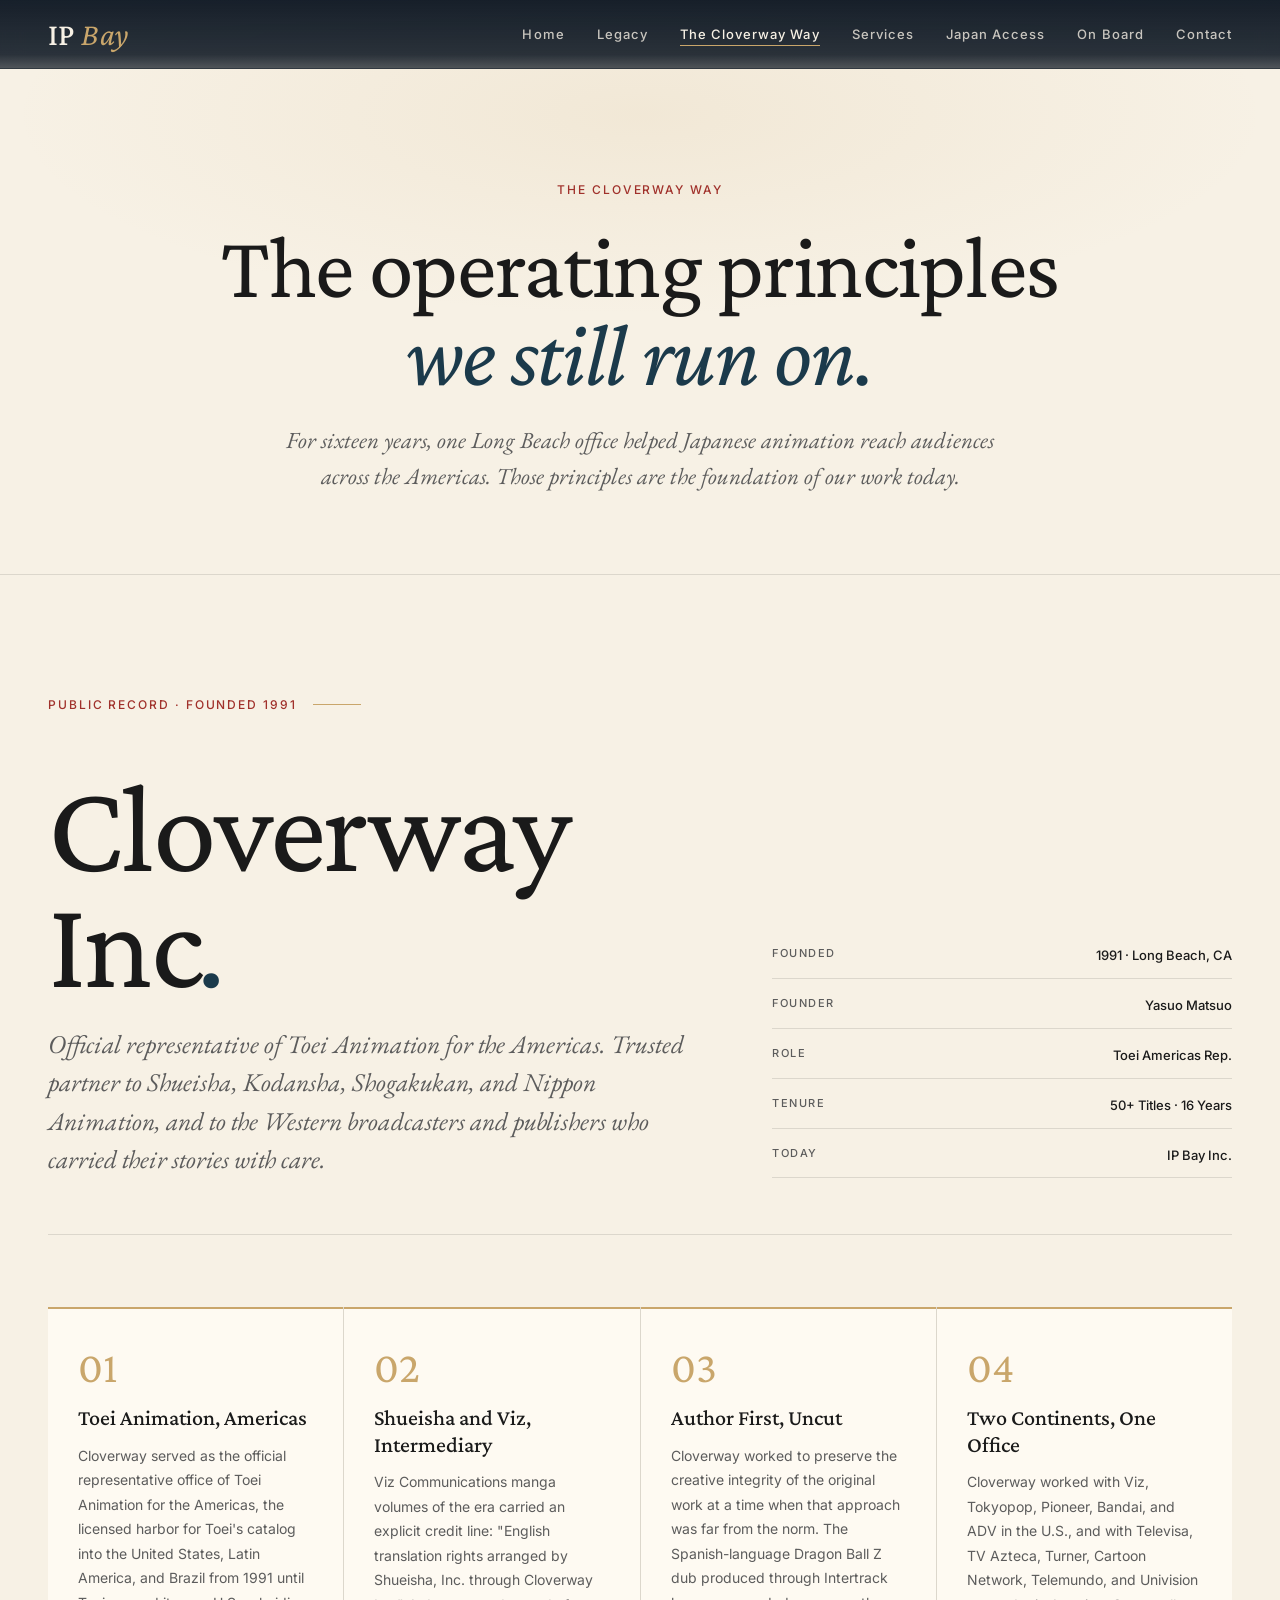
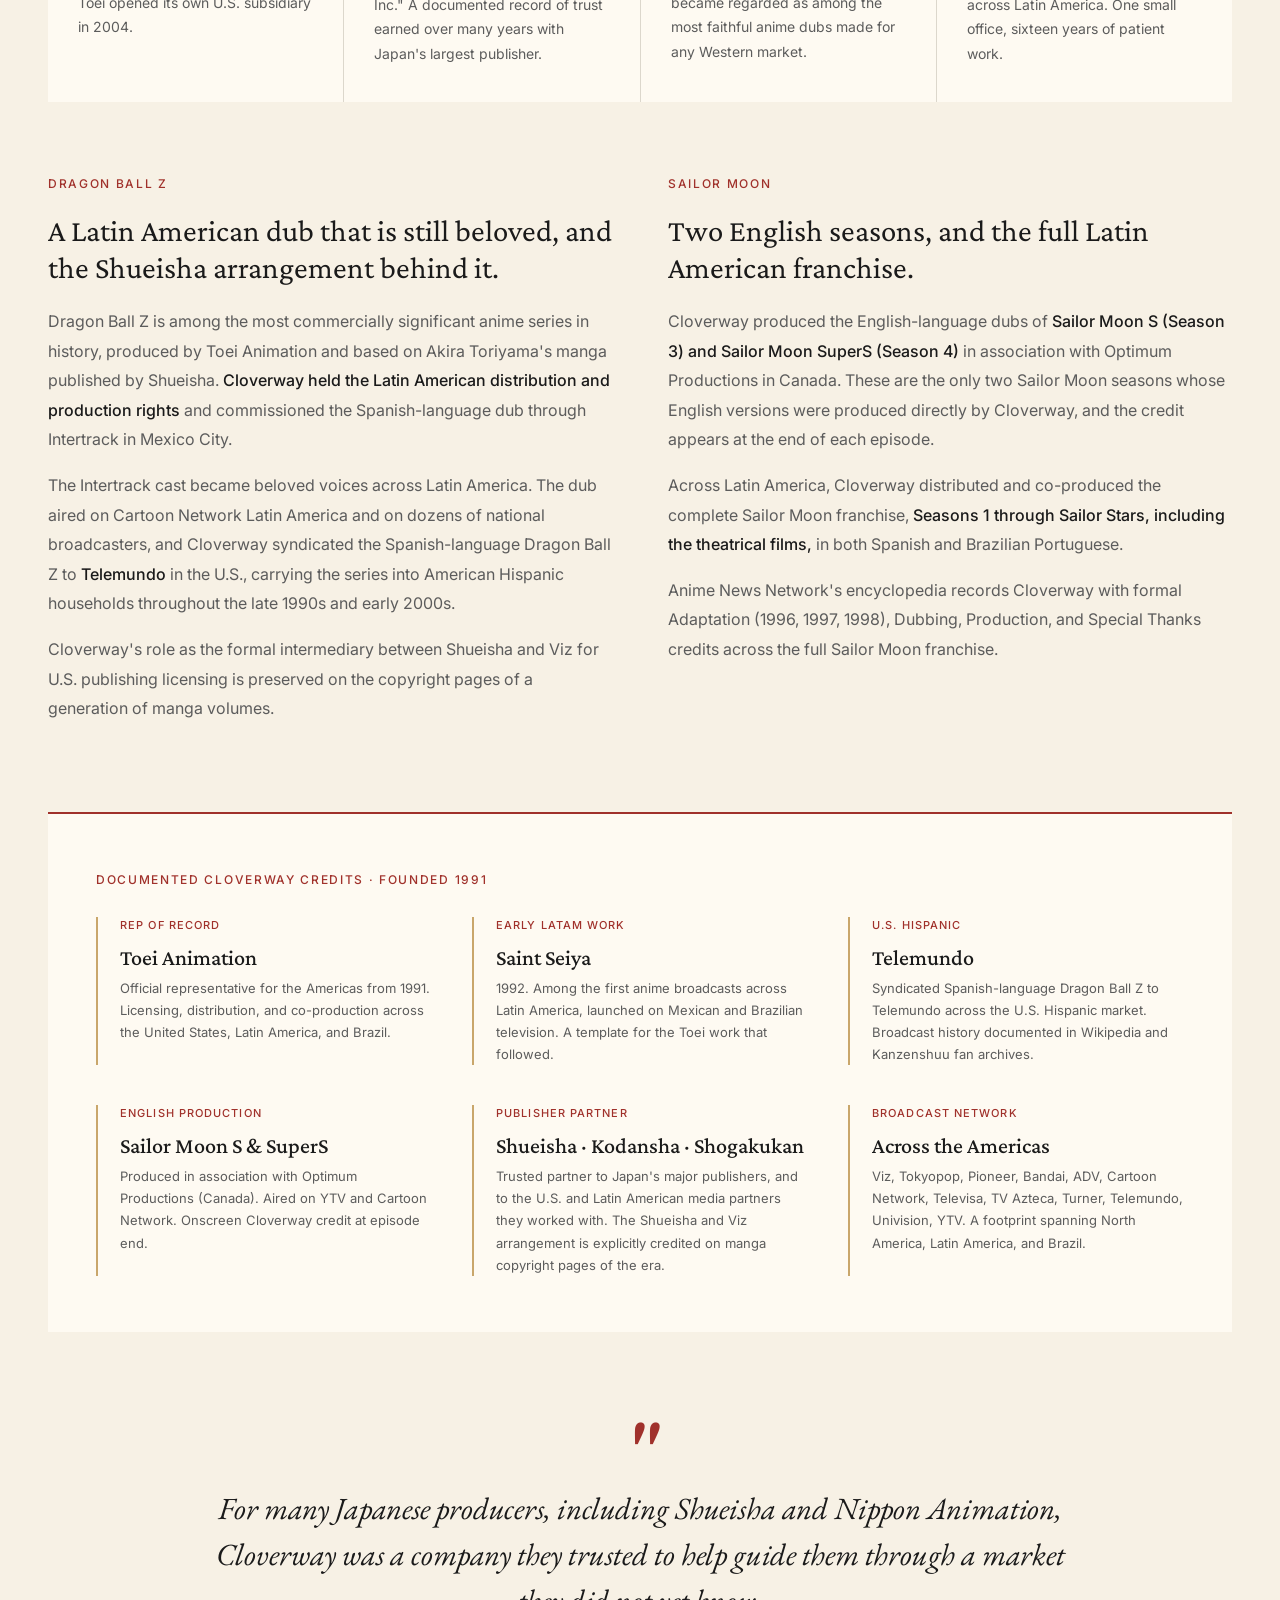
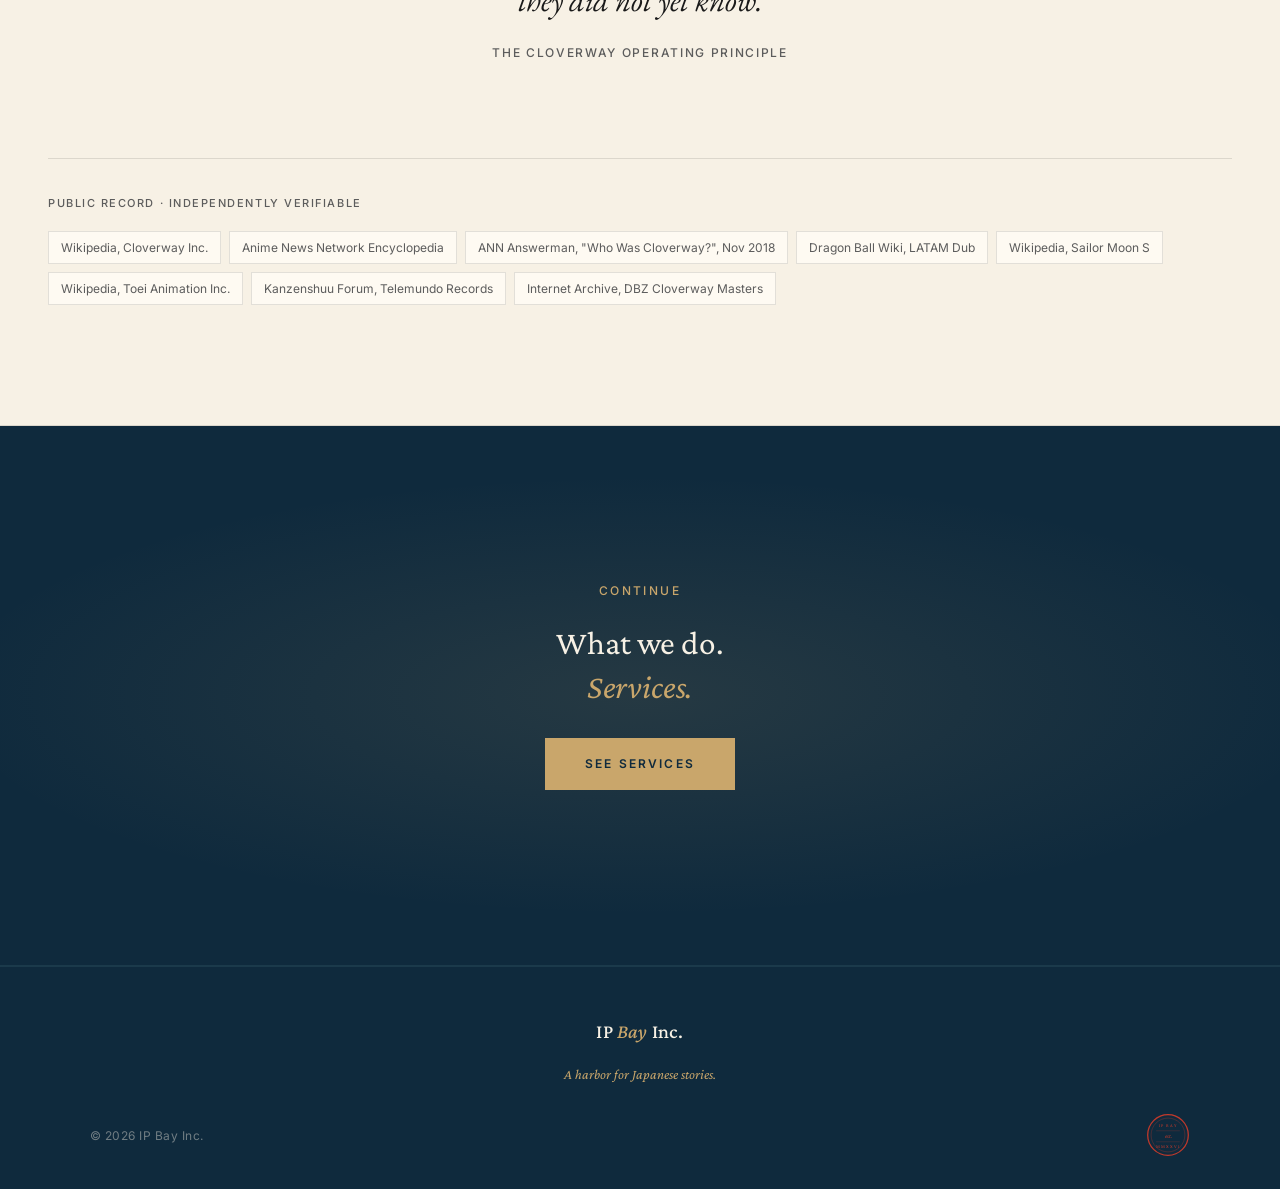
==== cloverway.html @ 970f0c48 "Add files via upload" ====
<!DOCTYPE html>
<html lang="en">
<head>
<meta charset="UTF-8">
<meta name="viewport" content="width=device-width, initial-scale=1.0">
<title>The Cloverway Way, IP Bay</title>
<meta name="description" content="Toei Americas representative. Shueisha and Viz intermediary. Author first. The public record of the office our work is built on.">
<link rel="preconnect" href="https://fonts.googleapis.com">
<link rel="preconnect" href="https://fonts.gstatic.com" crossorigin>
<link href="https://fonts.googleapis.com/css2?family=Crimson+Pro:ital,wght@0,300..700;1,300..700&family=EB+Garamond:ital,wght@0,400..700;1,400..700&family=Inter:wght@300;400;500;600&display=swap" rel="stylesheet">
<link rel="stylesheet" href="styles.css">
</head>
<body>

<nav>
  <a href="/ipbay/" class="nav-logo">IP <span>Bay</span></a>
  <ul class="nav-links">
    <li><a href="/ipbay/">Home</a></li>
    <li><a href="/ipbay/legacy.html">Legacy</a></li>
    <li><a href="/ipbay/cloverway.html" class="active">The Cloverway Way</a></li>
    <li><a href="/ipbay/services.html">Services</a></li>
    <li><a href="/ipbay/japan.html">Japan Access</a></li>
    <li><a href="/ipbay/team.html">On Board</a></li>
    <li><a href="/ipbay/contact.html">Contact</a></li>
  </ul>
  <button class="nav-toggle" aria-label="Open menu" onclick="document.body.classList.toggle('nav-open')">
    <span></span><span></span><span></span>
  </button>
</nav>
<div class="mobile-nav-overlay">
  <a href="/ipbay/">Home</a>
  <a href="/ipbay/legacy.html">Legacy</a>
  <a href="/ipbay/cloverway.html" class="active">The Cloverway Way</a>
  <a href="/ipbay/services.html">Services</a>
  <a href="/ipbay/japan.html">Japan Access</a>
  <a href="/ipbay/team.html">On Board</a>
  <a href="/ipbay/contact.html">Contact</a>
</div>

<!-- PAGE HEADER -->
<div class="page-header">
  <div class="page-header-bg"></div>
  <div class="page-header-inner">
    <div class="page-header-sup">The Cloverway Way</div>
    <h1 class="page-header-title">The operating principles<br><em>we still run on.</em></h1>
    <p class="page-header-lede">For sixteen years, one Long Beach office helped Japanese animation reach audiences across the Americas. Those principles are the foundation of our work today.</p>
  </div>
</div>

<!-- THE CLOVERWAY WAY -->
<section class="cwway" id="cloverway-way">
  <div class="section-inner">
    <div class="section-label">Public Record · Founded 1991</div>

    <div class="cwway-header">
      <div>
        <h2 class="cwway-mark">Cloverway Inc<em>.</em></h2>
        <p class="cwway-lede">Official representative of Toei Animation for the Americas. Trusted partner to Shueisha, Kodansha, Shogakukan, and Nippon Animation, and to the Western broadcasters and publishers who carried their stories with care.</p>
      </div>
      <div class="cwway-meta">
        <div class="cwway-meta-row"><span class="cwway-meta-label">Founded</span><span class="cwway-meta-value">1991 · Long Beach, CA</span></div>
        <div class="cwway-meta-row"><span class="cwway-meta-label">Founder</span><span class="cwway-meta-value">Yasuo Matsuo</span></div>
        <div class="cwway-meta-row"><span class="cwway-meta-label">Role</span><span class="cwway-meta-value">Toei Americas Rep.</span></div>
        <div class="cwway-meta-row"><span class="cwway-meta-label">Tenure</span><span class="cwway-meta-value">50+ Titles · 16 Years</span></div>
        <div class="cwway-meta-row"><span class="cwway-meta-label">Today</span><span class="cwway-meta-value">IP Bay Inc.</span></div>
      </div>
    </div>

    <!-- Pillars -->
    <div class="cwway-pillars">
      <div class="cwway-pillar">
        <div class="cwway-pillar-num">01</div>
        <div class="cwway-pillar-title">Toei Animation, Americas</div>
        <p class="cwway-pillar-desc">Cloverway served as the official representative office of Toei Animation for the Americas, the licensed harbor for Toei's catalog into the United States, Latin America, and Brazil from 1991 until Toei opened its own U.S. subsidiary in 2004.</p>
      </div>
      <div class="cwway-pillar">
        <div class="cwway-pillar-num">02</div>
        <div class="cwway-pillar-title">Shueisha and Viz, Intermediary</div>
        <p class="cwway-pillar-desc">Viz Communications manga volumes of the era carried an explicit credit line: "English translation rights arranged by Shueisha, Inc. through Cloverway Inc." A documented record of trust earned over many years with Japan's largest publisher.</p>
      </div>
      <div class="cwway-pillar">
        <div class="cwway-pillar-num">03</div>
        <div class="cwway-pillar-title">Author First, Uncut</div>
        <p class="cwway-pillar-desc">Cloverway worked to preserve the creative integrity of the original work at a time when that approach was far from the norm. The Spanish-language Dragon Ball Z dub produced through Intertrack became regarded as among the most faithful anime dubs made for any Western market.</p>
      </div>
      <div class="cwway-pillar">
        <div class="cwway-pillar-num">04</div>
        <div class="cwway-pillar-title">Two Continents, One Office</div>
        <p class="cwway-pillar-desc">Cloverway worked with Viz, Tokyopop, Pioneer, Bandai, and ADV in the U.S., and with Televisa, TV Azteca, Turner, Cartoon Network, Telemundo, and Univision across Latin America. One small office, sixteen years of patient work.</p>
      </div>
    </div>

    <!-- Editorial body -->
    <div class="cwway-body">
      <div class="cwway-col">
        <h3>Dragon Ball Z</h3>
        <h4>A Latin American dub that is still beloved, and the Shueisha arrangement behind it.</h4>
        <p>Dragon Ball Z is among the most commercially significant anime series in history, produced by Toei Animation and based on Akira Toriyama's manga published by Shueisha. <strong>Cloverway held the Latin American distribution and production rights</strong> and commissioned the Spanish-language dub through Intertrack in Mexico City.</p>
        <p>The Intertrack cast became beloved voices across Latin America. The dub aired on Cartoon Network Latin America and on dozens of national broadcasters, and Cloverway syndicated the Spanish-language Dragon Ball Z to <strong>Telemundo</strong> in the U.S., carrying the series into American Hispanic households throughout the late 1990s and early 2000s.</p>
        <p>Cloverway's role as the formal intermediary between Shueisha and Viz for U.S. publishing licensing is preserved on the copyright pages of a generation of manga volumes.</p>
      </div>
      <div class="cwway-col">
        <h3>Sailor Moon</h3>
        <h4>Two English seasons, and the full Latin American franchise.</h4>
        <p>Cloverway produced the English-language dubs of <strong>Sailor Moon S (Season 3) and Sailor Moon SuperS (Season 4)</strong> in association with Optimum Productions in Canada. These are the only two Sailor Moon seasons whose English versions were produced directly by Cloverway, and the credit appears at the end of each episode.</p>
        <p>Across Latin America, Cloverway distributed and co-produced the complete Sailor Moon franchise, <strong>Seasons 1 through Sailor Stars, including the theatrical films,</strong> in both Spanish and Brazilian Portuguese.</p>
        <p>Anime News Network's encyclopedia records Cloverway with formal Adaptation (1996, 1997, 1998), Dubbing, Production, and Special Thanks credits across the full Sailor Moon franchise.</p>
      </div>
    </div>

    <!-- Credits strip -->
    <div class="cwway-credits">
      <div class="cwway-credits-label">Documented Cloverway Credits · Founded 1991</div>
      <div class="cwway-credits-grid">
        <div class="cw-credit-item">
          <div class="cw-credit-role">Rep of Record</div>
          <div class="cw-credit-title">Toei Animation</div>
          <p class="cw-credit-desc">Official representative for the Americas from 1991. Licensing, distribution, and co-production across the United States, Latin America, and Brazil.</p>
        </div>
        <div class="cw-credit-item">
          <div class="cw-credit-role">Early LatAm Work</div>
          <div class="cw-credit-title">Saint Seiya</div>
          <p class="cw-credit-desc">1992. Among the first anime broadcasts across Latin America, launched on Mexican and Brazilian television. A template for the Toei work that followed.</p>
        </div>
        <div class="cw-credit-item">
          <div class="cw-credit-role">U.S. Hispanic</div>
          <div class="cw-credit-title">Telemundo</div>
          <p class="cw-credit-desc">Syndicated Spanish-language Dragon Ball Z to Telemundo across the U.S. Hispanic market. Broadcast history documented in Wikipedia and Kanzenshuu fan archives.</p>
        </div>
        <div class="cw-credit-item">
          <div class="cw-credit-role">English Production</div>
          <div class="cw-credit-title">Sailor Moon S &amp; SuperS</div>
          <p class="cw-credit-desc">Produced in association with Optimum Productions (Canada). Aired on YTV and Cartoon Network. Onscreen Cloverway credit at episode end.</p>
        </div>
        <div class="cw-credit-item">
          <div class="cw-credit-role">Publisher Partner</div>
          <div class="cw-credit-title">Shueisha · Kodansha · Shogakukan</div>
          <p class="cw-credit-desc">Trusted partner to Japan's major publishers, and to the U.S. and Latin American media partners they worked with. The Shueisha and Viz arrangement is explicitly credited on manga copyright pages of the era.</p>
        </div>
        <div class="cw-credit-item">
          <div class="cw-credit-role">Broadcast Network</div>
          <div class="cw-credit-title">Across the Americas</div>
          <p class="cw-credit-desc">Viz, Tokyopop, Pioneer, Bandai, ADV, Cartoon Network, Televisa, TV Azteca, Turner, Telemundo, Univision, YTV. A footprint spanning North America, Latin America, and Brazil.</p>
        </div>
      </div>
    </div>

    <!-- Big pull-quote -->
    <div class="cwway-quote">
      <div class="cwway-quote-mark">"</div>
      <p class="cwway-quote-text">For many Japanese producers, including Shueisha and Nippon Animation, Cloverway was a company they trusted to help guide them through a market they did not yet know.</p>
      <div class="cwway-quote-attr">The Cloverway Operating Principle</div>
    </div>

    <!-- Sources footer -->
    <div class="cwway-sources">
      <div class="cwway-sources-label">Public Record · Independently Verifiable</div>
      <div class="cwway-source-list">
        <a class="cwway-source-tag" href="https://en.wikipedia.org/wiki/Cloverway_Inc." target="_blank" rel="noopener noreferrer">Wikipedia, Cloverway Inc.</a>
        <a class="cwway-source-tag" href="https://www.animenewsnetwork.com/encyclopedia/company.php?id=1303" target="_blank" rel="noopener noreferrer">Anime News Network Encyclopedia</a>
        <a class="cwway-source-tag" href="https://www.animenewsnetwork.com/answerman/" target="_blank" rel="noopener noreferrer">ANN Answerman, "Who Was Cloverway?", Nov 2018</a>
        <a class="cwway-source-tag" href="https://dragonball.fandom.com/wiki/Dragon_Ball_Z" target="_blank" rel="noopener noreferrer">Dragon Ball Wiki, LATAM Dub</a>
        <a class="cwway-source-tag" href="https://en.wikipedia.org/wiki/Sailor_Moon_S" target="_blank" rel="noopener noreferrer">Wikipedia, Sailor Moon S</a>
        <a class="cwway-source-tag" href="https://en.wikipedia.org/wiki/Toei_Animation" target="_blank" rel="noopener noreferrer">Wikipedia, Toei Animation Inc.</a>
        <a class="cwway-source-tag" href="https://www.kanzenshuu.com/forum/" target="_blank" rel="noopener noreferrer">Kanzenshuu Forum, Telemundo Records</a>
        <a class="cwway-source-tag" href="https://archive.org/" target="_blank" rel="noopener noreferrer">Internet Archive, DBZ Cloverway Masters</a>
      </div>
    </div>
  </div>
</section>

<!-- CLOSING CTA -->
<div class="closing" style="min-height: 60vh;">
  <div class="closing-bg"></div>
  <div class="closing-content">
    <p class="closing-bridge">Continue</p>
    <h2 class="closing-title">What we do.<br><em>Services.</em></h2>
    <a href="/ipbay/services.html" class="closing-cta">See services</a>
  </div>
</div>

<footer>
  <div class="footer-wordmark">IP <em>Bay</em> Inc.</div>
  <div class="footer-tagline">A harbor for Japanese stories.</div>

  <div class="footer-bottom">
    <div class="footer-bottom-left">
      <div class="footer-copy">© 2026 IP Bay Inc.</div>
    </div>
    <svg class="hanko-seal hanko-footer-seal" viewBox="0 0 104 104" role="img" aria-label="IP Bay seal">
      <circle cx="52" cy="52" r="48" fill="none" stroke="#C0392B" stroke-width="3"/>
      <circle cx="52" cy="52" r="40" fill="none" stroke="#C0392B" stroke-width="0.75"/>
      <text x="52" y="33" text-anchor="middle" fill="#C0392B" font-family="'Crimson Pro', Georgia, serif" font-size="11" letter-spacing="2">IP BAY</text>
      <line x1="24" y1="42" x2="80" y2="42" stroke="#C0392B" stroke-width="0.5"/>
      <text x="52" y="60" text-anchor="middle" fill="#C0392B" font-family="'Crimson Pro', Georgia, serif" font-style="italic" font-size="14">est.</text>
      <line x1="24" y1="68" x2="80" y2="68" stroke="#C0392B" stroke-width="0.5"/>
      <text x="52" y="82" text-anchor="middle" fill="#C0392B" font-family="'Crimson Pro', Georgia, serif" font-size="11" letter-spacing="2">MMXXVI</text>
    </svg>
  </div>
</footer>

</body>
</html>
---- styles.css ----
/* ─── IP Bay — Maritime Editorial ────────────────────────── */

*, *::before, *::after { box-sizing: border-box; margin: 0; padding: 0; }

:root {
  /* Backgrounds */
  --bg-primary: #F7F1E5;        /* Parchment / sail-cream */
  --bg-elevated: #FEFAF2;       /* Lighter cream for cards */
  --bg-deep: #0F2A3D;           /* Harbor navy */

  /* Text */
  --text-primary: #1A1A1A;      /* Near-black ink */
  --text-secondary: #5C5C5C;    /* Body subtle */
  --text-on-dark: #F7F1E5;      /* Cream on navy */

  /* Accents */
  --accent-warm: #C9A66B;       /* Sand / late-afternoon sun */
  --accent-deep: #1B3A4B;       /* Deeper bay water */
  --accent-ink: #A0312B;        /* Muted Japanese vermilion */

  /* Lines */
  --rule: rgba(26, 26, 26, 0.12);
  --rule-on-dark: rgba(247, 241, 229, 0.15);

  /* Type */
  --font-display: 'Crimson Pro', 'EB Garamond', Georgia, serif;
  --font-serif: 'EB Garamond', Georgia, 'Times New Roman', serif;
  --font-body: 'Inter', -apple-system, BlinkMacSystemFont, 'Segoe UI', sans-serif;

  /* Spec aliases: brand palette shorthand for hanko / harbor components */
  --cream: #FEF9F3;
  --ink: #1A1A1A;
  --accent: #C0392B;
}

/* ─── Hanko seal component ────────────────────────────────── */
.hanko-seal { display: block; }
.hanko-legacy { width: 96px; height: 96px; margin: 0 0 56px auto; }
.hanko-footer-seal { width: 44px; height: 44px; flex-shrink: 0; }
.hanko-team {
  position: absolute;
  top: 20px; right: 20px;
  width: 64px; height: 64px;
  z-index: 3;
  pointer-events: none;
}

/* ─── Harbor coordinates footer ──────────────────────────── */
.harbor-coordinates {
  display: grid;
  grid-template-columns: repeat(4, 1fr);
  border-top: 0.5px solid rgba(247, 241, 229, 0.22);
  border-bottom: 0.5px solid rgba(247, 241, 229, 0.22);
  padding: 22px 0;
  margin: 20px 0;
  width: 100%;
  max-width: 1100px;
}
.harbor-port {
  padding: 0 16px;
  border-right: 0.5px solid rgba(247, 241, 229, 0.14);
  text-align: center;
}
.harbor-port:last-child { border-right: none; }
.port-name {
  font-family: var(--font-display);
  font-size: 20px;
  font-weight: 500;
  margin-bottom: 8px;
  color: var(--text-on-dark);
}
.port-coord {
  font-family: ui-monospace, SFMono-Regular, Menlo, 'Cascadia Mono', monospace;
  font-size: 10px;
  letter-spacing: 0.06em;
  color: rgba(247, 241, 229, 0.5);
  line-height: 1.7;
}

html { scroll-behavior: smooth; }
body {
  font-family: var(--font-body);
  background: var(--bg-primary);
  color: var(--text-primary);
  font-size: 16px;
  line-height: 1.6;
  -webkit-font-smoothing: antialiased;
  font-weight: 400;
}

h1, h2, h3, .display {
  font-family: var(--font-display);
  font-weight: 500;
  letter-spacing: -0.005em;
  color: var(--text-primary);
}
h1 { font-size: clamp(3rem, 7vw, 6rem); line-height: 1.05; }
h2 { font-size: clamp(2rem, 4vw, 3.25rem); line-height: 1.1; }
p, nav, button, a { font-family: var(--font-body); font-weight: 400; }
.eyebrow {
  font-family: var(--font-body);
  font-weight: 500;
  text-transform: uppercase;
  letter-spacing: 0.14em;
  font-size: 0.75rem;
  color: var(--accent-deep);
}

a { color: var(--accent-deep); text-decoration: none; }

/* ─── Nav ─────────────────────────────────────────────────── */
nav {
  position: fixed; top: 0; left: 0; right: 0; z-index: 100;
  display: flex; align-items: center; justify-content: space-between;
  padding: 18px 48px;
  background: linear-gradient(to bottom,
    rgba(8, 18, 30, 0.94) 0%,
    rgba(8, 18, 30, 0.86) 80%,
    rgba(8, 18, 30, 0.7) 100%);
  backdrop-filter: blur(12px);
  -webkit-backdrop-filter: blur(12px);
  border-bottom: 1px solid rgba(247, 241, 229, 0.12);
}

/* Mobile hamburger toggle (hidden on desktop) */
.nav-toggle {
  display: none;
  background: none; border: none;
  width: 40px; height: 40px;
  cursor: pointer;
  padding: 0; margin: 0;
  z-index: 105;
}
.nav-toggle span {
  display: block;
  width: 24px; height: 1.5px;
  background: var(--text-on-dark);
  margin: 5px auto;
  transition: transform 0.3s, opacity 0.3s;
}
body.nav-open .nav-toggle span:nth-child(1) { transform: translateY(6.5px) rotate(45deg); }
body.nav-open .nav-toggle span:nth-child(2) { opacity: 0; }
body.nav-open .nav-toggle span:nth-child(3) { transform: translateY(-6.5px) rotate(-45deg); }
.mobile-nav-overlay {
  display: none;
  position: fixed; inset: 0;
  background: rgba(8, 18, 30, 0.97);
  backdrop-filter: blur(20px);
  -webkit-backdrop-filter: blur(20px);
  z-index: 99;
  flex-direction: column;
  align-items: center;
  justify-content: center;
  gap: 28px;
  padding: 80px 24px 24px;
}
body.nav-open .mobile-nav-overlay { display: flex; }
.mobile-nav-overlay a {
  font-family: var(--font-display);
  font-size: 28px;
  font-weight: 500;
  color: var(--text-on-dark);
  text-decoration: none;
  letter-spacing: 0.01em;
  transition: color 0.2s;
  padding: 8px 16px;
}
.mobile-nav-overlay a:hover,
.mobile-nav-overlay a.active { color: var(--accent-warm); }
.nav-logo {
  font-family: var(--font-display);
  font-size: 32px; font-weight: 500;
  letter-spacing: 0.005em;
  color: var(--text-on-dark);
  text-decoration: none;
  line-height: 1;
}
.nav-logo span { color: var(--accent-warm); font-style: italic; font-weight: 400; }
.nav-links { display: flex; gap: 32px; list-style: none; align-items: center; }
.nav-links a {
  font-family: var(--font-body);
  font-size: 13px;
  font-weight: 500;
  letter-spacing: 0.08em;
  color: rgba(247, 241, 229, 0.78);
  text-decoration: none;
  transition: color 0.2s, border-color 0.2s;
  padding-bottom: 3px;
  border-bottom: 1px solid transparent;
}
.nav-links a:hover {
  color: var(--accent-warm);
  border-bottom-color: var(--accent-warm);
}
.nav-links a.active {
  color: var(--text-on-dark);
  border-bottom-color: var(--accent-warm);
}

/* ─── Hero (navy) ─────────────────────────────────────────── */
.hero {
  min-height: 100vh;
  display: flex; flex-direction: column;
  justify-content: center; align-items: center;
  text-align: center;
  padding: 140px 48px 100px;
  position: relative; overflow: hidden;
  background: var(--bg-deep);
  color: var(--text-on-dark);
  border-bottom: 1px solid var(--accent-deep);
}
.hero-bg {
  position: absolute; inset: 0;
  background:
    radial-gradient(ellipse 70% 50% at 50% 30%, rgba(201, 166, 107, 0.12) 0%, transparent 70%),
    radial-gradient(ellipse 90% 60% at 50% 90%, rgba(27, 58, 75, 0.5) 0%, transparent 70%);
  pointer-events: none;
}
.hero-sup {
  font-family: var(--font-body); font-size: 12px;
  letter-spacing: 0.18em; text-transform: uppercase;
  color: rgba(247, 241, 229, 0.55);
  margin-bottom: 32px;
  font-weight: 500;
  position: relative;
}
.hero-rule { width: min(720px, 100%); height: 1px; background: rgba(247, 241, 229, 0.18); position: relative; }
.hero-wordmark {
  font-family: var(--font-display);
  font-size: clamp(88px, 16vw, 200px);
  font-weight: 400;
  line-height: 0.92;
  letter-spacing: -0.02em;
  color: var(--text-on-dark);
  position: relative;
  margin: 20px 0;
}
.hero-wordmark em { font-style: italic; color: var(--accent-warm); font-weight: 400; }
.hero-tagline {
  font-family: var(--font-display);
  font-size: clamp(22px, 2.6vw, 36px);
  font-weight: 400;
  font-style: italic;
  color: var(--text-on-dark);
  margin: 32px auto 20px;
  max-width: 900px;
  line-height: 1.25;
  position: relative;
}
.hero-subline {
  font-family: var(--font-body);
  font-size: clamp(15px, 1.2vw, 17px);
  font-weight: 400;
  color: rgba(247, 241, 229, 0.72);
  margin: 0 auto 72px;
  max-width: 720px;
  line-height: 1.75;
  position: relative;
}
.hero-stats-row {
  display: flex; justify-content: center; align-items: center;
  gap: 56px; position: relative;
}
.hero-stat-div { width: 1px; height: 44px; background: rgba(247, 241, 229, 0.2); }
.hero-stat-num {
  font-family: var(--font-display);
  font-size: 52px; font-weight: 400;
  color: var(--accent-warm);
  line-height: 1;
}
.hero-stat-label {
  font-family: var(--font-body);
  font-size: 11px; letter-spacing: 0.1em;
  text-transform: uppercase;
  color: rgba(247, 241, 229, 0.5);
  margin-top: 10px;
  font-weight: 500;
}

/* ─── Page Header (cream, used on non-home pages) ─────────── */
.page-header {
  padding: 180px 48px 80px;
  position: relative; overflow: hidden;
  border-bottom: 1px solid var(--rule);
  text-align: center;
  background: var(--bg-primary);
}
.page-header-bg {
  position: absolute; inset: 0;
  background: radial-gradient(ellipse 70% 50% at 50% 20%, rgba(201, 166, 107, 0.12) 0%, transparent 70%);
  pointer-events: none;
}
.page-header-inner { position: relative; max-width: 1000px; margin: 0 auto; }
.page-header-sup {
  font-family: var(--font-body);
  font-size: 12px; letter-spacing: 0.16em;
  text-transform: uppercase;
  color: var(--accent-ink);
  margin-bottom: 24px;
  font-weight: 500;
}
.page-header-title {
  font-family: var(--font-display);
  font-size: clamp(48px, 7vw, 100px);
  font-weight: 400; line-height: 0.98;
  letter-spacing: -0.015em;
  color: var(--text-primary);
  margin-bottom: 24px;
}
.page-header-title em { font-style: italic; color: var(--accent-deep); }
.page-header-lede {
  font-family: var(--font-serif);
  font-size: clamp(18px, 1.8vw, 24px);
  font-weight: 400; font-style: italic;
  color: var(--text-secondary);
  line-height: 1.55;
  max-width: 720px; margin: 0 auto;
}

/* ─── Photo panels (legacy page) ──────────────────────────── */
.photo-panel { border-bottom: 1px solid var(--rule); background: var(--bg-primary); }
.split { display: grid; grid-template-columns: 1fr 1fr; }
.split.flip { grid-template-columns: 1fr 1fr; }
.photo-cell { position: relative; overflow: hidden; min-height: 70vh; background: var(--bg-deep); }
.photo-cell img { width: 100%; height: 100%; object-fit: cover; display: block; transition: transform 0.7s ease; }
.photo-cell:hover img { transform: scale(1.03); }
.photo-fade-r { position: absolute; inset: 0; background: linear-gradient(to right, transparent 55%, var(--bg-primary) 100%); }
.photo-fade-l { position: absolute; inset: 0; background: linear-gradient(to left, transparent 55%, var(--bg-primary) 100%); }
.photo-tag {
  position: absolute; top: 28px; left: 28px;
  background: rgba(15, 42, 61, 0.88);
  border: 1px solid rgba(247, 241, 229, 0.15);
  padding: 8px 14px;
  font-size: 10px; letter-spacing: 0.14em; text-transform: uppercase;
  color: var(--text-on-dark);
  font-family: var(--font-body); font-weight: 500;
}
.photo-caption { position: absolute; bottom: 36px; left: 36px; right: 36px; color: var(--text-on-dark); }
.photo-caption-year {
  font-family: var(--font-display);
  font-size: 80px; font-weight: 400;
  color: rgba(247, 241, 229, 0.12);
  line-height: 1; margin-bottom: 8px;
}
.photo-caption-text {
  font-size: 12px; letter-spacing: 0.08em;
  color: rgba(247, 241, 229, 0.55);
  font-family: var(--font-body);
}
.photo-badge {
  position: absolute; bottom: 32px; right: 32px;
  background: rgba(15, 42, 61, 0.92);
  border: 1px solid var(--accent-warm);
  padding: 14px 22px; text-align: right;
}
.photo-badge-title {
  font-family: var(--font-display);
  font-size: 20px; font-weight: 400;
  color: var(--text-on-dark);
  margin-bottom: 4px;
}
.photo-badge-sub {
  font-size: 10px; letter-spacing: 0.1em;
  text-transform: uppercase;
  color: var(--accent-warm);
  font-family: var(--font-body); font-weight: 500;
}

.text-cell {
  display: flex; flex-direction: column; justify-content: center;
  padding: 88px 72px;
  background: var(--bg-primary);
}
.text-cell.mid { background: var(--bg-elevated); }
.text-cell .eyebrow { margin-bottom: 28px; }
.panel-headline {
  font-family: var(--font-display);
  font-size: clamp(34px, 3.2vw, 50px);
  font-weight: 400; line-height: 1.1;
  color: var(--text-primary);
  margin-bottom: 28px;
}
.panel-headline em { font-style: italic; color: var(--accent-deep); }
.panel-body p {
  font-size: 16px; line-height: 1.8;
  color: var(--text-secondary);
  font-weight: 400; margin-bottom: 18px;
}
.panel-body p strong { color: var(--text-primary); font-weight: 500; }
.pull-quote {
  border-left: 3px solid var(--accent-ink);
  padding: 18px 28px;
  margin: 32px 0;
  background: rgba(160, 49, 43, 0.04);
}
.pull-quote p {
  font-family: var(--font-serif);
  font-size: 21px; font-weight: 400;
  font-style: italic; line-height: 1.55;
  color: var(--text-primary) !important;
  margin: 0 !important;
}

.persons-row {
  display: flex; gap: 24px;
  margin-top: 40px; padding-top: 36px;
  border-top: 1px solid var(--rule);
}
.person-tag { display: flex; flex-direction: column; gap: 4px; }
.person-name { font-size: 14px; color: var(--text-primary); font-weight: 500; }
.person-role {
  font-size: 11px; color: var(--text-secondary);
  font-family: var(--font-body); letter-spacing: 0.06em;
  text-transform: uppercase; font-weight: 500;
}
.person-div { width: 1px; background: var(--rule); align-self: stretch; }

/* ─── Timeline ────────────────────────────────────────────── */
.timeline-section { background: var(--bg-elevated); border-bottom: 1px solid var(--rule); padding: 0; }
.timeline-track { display: grid; grid-template-columns: repeat(6, 1fr); gap: 1px; background: var(--rule); }
.tl-node {
  background: var(--bg-elevated);
  padding: 36px 28px;
  border-top: 2px solid transparent;
  transition: border-color 0.2s, background 0.2s;
}
.tl-node:hover { border-top-color: var(--accent-warm); background: var(--bg-primary); }
.tl-node.now { border-top-color: var(--accent-ink); background: rgba(160, 49, 43, 0.05); }
.tl-year {
  font-family: var(--font-display);
  font-size: 40px; font-weight: 400;
  color: var(--text-secondary);
  line-height: 1; margin-bottom: 14px;
}
.tl-node.now .tl-year { color: var(--accent-ink); }
.tl-title { font-size: 14px; font-weight: 500; color: var(--text-primary); margin-bottom: 6px; }
.tl-desc { font-size: 12px; color: var(--text-secondary); line-height: 1.55; }

/* ─── Sections ─────────────────────────────────────────────── */
section {
  padding: 120px 48px;
  border-bottom: 1px solid var(--rule);
  background: var(--bg-primary);
}
.section-inner { max-width: 1400px; margin: 0 auto; }
.section-label {
  font-family: var(--font-body);
  font-size: 12px; font-weight: 500;
  letter-spacing: 0.16em; text-transform: uppercase;
  color: var(--accent-ink);
  margin-bottom: 56px;
  display: flex; align-items: center; gap: 16px;
}
.section-label::after {
  content: ''; display: block;
  height: 1px; width: 48px;
  background: var(--accent-warm);
}

/* ─── Catalog (legacy page) ───────────────────────────────── */
.catalog { background: var(--bg-elevated); border-bottom: 1px solid var(--rule); }
.catalog-header {
  display: flex; align-items: flex-end; justify-content: space-between;
  margin-bottom: 48px; gap: 40px;
}
.catalog-headline {
  font-family: var(--font-display);
  font-size: clamp(36px, 4vw, 54px);
  font-weight: 400; line-height: 1.1;
  color: var(--text-primary);
  max-width: 600px;
}
.catalog-sub {
  font-size: 15px; color: var(--text-secondary);
  font-weight: 400; max-width: 380px;
  line-height: 1.7; flex-shrink: 0; text-align: right;
}

/* properties scroll track (§3.5) */
.properties-stage {
  overflow-x: auto;
  scroll-snap-type: x mandatory;
  padding: 20px 0 60px;
  position: relative;
  -ms-overflow-style: none; scrollbar-width: none;
}
.properties-stage::-webkit-scrollbar { display: none; }
.properties-track {
  display: flex; gap: 28px;
  padding: 0 48px;
  width: max-content;
}
.property-card {
  flex: 0 0 340px;
  scroll-snap-align: center;
  transition: transform 0.4s ease;
  background: var(--bg-elevated);
  border: 1px solid var(--rule);
}
.property-card:hover { transform: translateY(-8px); }
.property-card-img {
  width: 100%; aspect-ratio: 2/3;
  object-fit: cover;
  display: block;
  background: linear-gradient(135deg, var(--accent-deep) 0%, var(--bg-deep) 100%);
}
.property-card-body { padding: 22px 24px; }
.property-card-title {
  font-family: var(--font-display);
  font-size: 22px; font-weight: 500;
  color: var(--text-primary);
  margin-bottom: 6px;
  line-height: 1.15;
}
.property-card-meta {
  font-size: 12px; letter-spacing: 0.04em;
  color: var(--text-secondary);
  font-weight: 400;
}

/* legacy catalog grid (existing) */
.catalog-grid-big { display: grid; grid-template-columns: 2fr 1fr 1fr 1fr; gap: 4px; margin-bottom: 4px; }
.catalog-grid-big .catalog-card { height: 560px; }
.catalog-grid-big .catalog-card::after { display: none; }
.catalog-grid-big .catalog-card-content { padding: 28px; }
.catalog-grid-big .catalog-card:first-child .catalog-card-content { padding: 36px; }
.catalog-grid-big .catalog-card-title { font-size: 22px; }
.catalog-grid-big .catalog-card:first-child .catalog-card-title { font-size: 32px; margin-bottom: 10px; }
.catalog-grid-big .catalog-card-tag { font-size: 11px; color: rgba(247,241,229,0.65); }
.catalog-grid-big .catalog-card:first-child .catalog-card-label { display: block; }
.catalog-grid-small { display: grid; grid-template-columns: repeat(5, 1fr); gap: 4px; margin-bottom: 4px; }
.catalog-card {
  position: relative; overflow: hidden; cursor: default;
  background-color: var(--bg-deep);
}
.catalog-card::after { content: ''; display: block; padding-bottom: 150%; }
.catalog-card-img {
  position: absolute; inset: 0; width: 100%; height: 100%;
  object-fit: cover; object-position: center top;
  opacity: 0; transition: opacity 0.5s ease, transform 0.7s ease;
}
.catalog-card-img.loaded { opacity: 1; }
.catalog-card:hover .catalog-card-img { transform: scale(1.04); }
.catalog-card-overlay {
  position: absolute; inset: 0;
  background: linear-gradient(to top, rgba(0,0,0,0.92) 0%, rgba(0,0,0,0.55) 35%, rgba(0,0,0,0.15) 65%, transparent 100%);
  z-index: 1;
}
.catalog-card-content { position: absolute; bottom: 0; left: 0; right: 0; padding: 24px 22px; z-index: 2; color: var(--text-on-dark); }
.catalog-card-label { font-size: 10px; letter-spacing: 0.14em; text-transform: uppercase; color: var(--accent-warm); font-family: var(--font-body); font-weight: 500; margin-bottom: 8px; display: none; }
.catalog-card-title { font-family: var(--font-display); font-size: 18px; font-weight: 500; color: var(--text-on-dark); line-height: 1.2; margin-bottom: 6px; }
.catalog-card-tag { font-size: 11px; letter-spacing: 0.04em; color: rgba(247,241,229,0.55); font-family: var(--font-body); line-height: 1.5; }
.catalog-card::before {
  content: ''; position: absolute; inset: 0;
  background: linear-gradient(135deg, var(--fallback, var(--bg-deep)) 0%, rgba(201,166,107,0.1) 50%, var(--fallback, var(--bg-deep)) 100%);
  background-size: 200% 200%;
  animation: shimmer 2.5s ease infinite;
  z-index: 0; transition: opacity 0.5s;
}
.catalog-card.img-loaded::before { opacity: 0; }
@keyframes shimmer {
  0% { background-position: 200% 200%; }
  100% { background-position: -200% -200%; }
}
.catalog-footer { display: flex; align-items: center; gap: 24px; padding-top: 20px; }
.catalog-count { font-family: var(--font-display); font-size: 44px; font-weight: 400; color: var(--accent-warm); }
.catalog-count-label { font-size: 13px; color: var(--text-secondary); line-height: 1.4; }

/* ─── Networks / publisher logos ──────────────────────────── */
.networks { background: var(--bg-primary); }
.networks-grid { display: grid; grid-template-columns: 1fr 1fr; gap: 80px; align-items: start; }
.networks-headline {
  font-family: var(--font-display);
  font-size: clamp(36px, 4vw, 54px);
  font-weight: 400; line-height: 1.1;
  color: var(--text-primary);
  margin-bottom: 24px;
}
.networks-desc { font-size: 16px; color: var(--text-secondary); line-height: 1.8; font-weight: 400; margin-bottom: 28px; }
.network-group { margin-bottom: 32px; }
.network-group-label {
  font-size: 11px; letter-spacing: 0.14em;
  text-transform: uppercase;
  color: var(--accent-ink);
  font-family: var(--font-body); font-weight: 500;
  margin-bottom: 14px;
}
.network-list { display: flex; flex-wrap: wrap; gap: 8px; }
.network-tag {
  border: 1px solid var(--rule);
  padding: 8px 14px;
  font-size: 13px;
  color: var(--text-primary);
  background: var(--bg-elevated);
}
.network-tag.pub {
  border-color: var(--accent-ink);
  color: var(--accent-ink);
  background: rgba(160, 49, 43, 0.04);
}

/* Relationship graph (SVG, §3.7) */
.relationship-graph {
  width: 100%;
  max-width: 1100px;
  margin: 20px auto 0;
  height: auto;
  display: block;
}
.relationship-graph .edge {
  fill: none;
  stroke: var(--accent-warm);
  stroke-width: 1.2;
  opacity: 0.55;
  stroke-dasharray: 600;
  stroke-dashoffset: 600;
  animation: drawEdge 2s ease-out forwards;
  transition: opacity 0.3s, stroke-width 0.3s;
}
.relationship-graph .edge:hover { opacity: 1; stroke-width: 2; }
.relationship-graph .node circle { fill: var(--bg-elevated); stroke: var(--accent-deep); stroke-width: 1.5; transition: fill 0.2s; }
.relationship-graph .node:hover circle { fill: var(--accent-warm); }
.relationship-graph .node text { font-family: var(--font-body); font-size: 12px; font-weight: 500; fill: var(--text-primary); text-anchor: middle; }
.relationship-graph .node.center circle { fill: var(--accent-ink); stroke: var(--accent-ink); }
.relationship-graph .node.center text { fill: var(--text-on-dark); font-weight: 600; }
@keyframes drawEdge { to { stroke-dashoffset: 0; } }

/* ─── Japan Access page ──────────────────────────────────── */
.govt { background: var(--bg-primary); }
.govt-grid { display: grid; grid-template-columns: 1fr 1fr; gap: 80px; align-items: start; }
.govt-headline {
  font-family: var(--font-display);
  font-size: clamp(34px, 3.5vw, 50px);
  font-weight: 400; line-height: 1.1;
  color: var(--text-primary);
  margin-bottom: 24px;
}
.govt-desc { font-size: 16px; color: var(--text-secondary); line-height: 1.85; font-weight: 400; margin-bottom: 24px; }
.govt-desc strong { color: var(--text-primary); font-weight: 500; }
.govt-badge {
  display: inline-block; margin-top: 12px;
  padding: 10px 18px;
  border: 1px solid var(--accent-ink);
  font-size: 11px; letter-spacing: 0.12em;
  text-transform: uppercase;
  color: var(--accent-ink);
  font-family: var(--font-body); font-weight: 500;
  background: rgba(160, 49, 43, 0.04);
}
.govt-cards { display: grid; grid-template-columns: 1fr 1fr; gap: 3px; background: var(--rule); }
.govt-card {
  background: var(--bg-elevated);
  padding: 32px 28px;
  border-top: 2px solid var(--accent-warm);
}
.govt-card-icon {
  font-size: 11px; letter-spacing: 0.14em;
  text-transform: uppercase;
  color: var(--accent-ink);
  font-family: var(--font-body); font-weight: 500;
  margin-bottom: 14px;
}
.govt-card-title {
  font-family: var(--font-display);
  font-size: 22px; font-weight: 500;
  color: var(--text-primary);
  margin-bottom: 12px; line-height: 1.2;
}
.govt-card-desc { font-size: 14px; line-height: 1.75; color: var(--text-secondary); font-weight: 400; }

/* ─── Services ────────────────────────────────────────────── */
.services { background: var(--bg-elevated); border-bottom: 1px solid var(--rule); }
.services-headline {
  font-family: var(--font-display);
  font-size: clamp(36px, 4vw, 54px);
  font-weight: 400; color: var(--text-primary);
  margin-bottom: 64px; max-width: 640px; line-height: 1.1;
}
.services-grid { display: grid; grid-template-columns: repeat(3, 1fr); gap: 1px; background: var(--rule); }
.svc {
  background: var(--bg-primary);
  padding: 44px 36px;
  border-top: 2px solid var(--text-primary);
  transition: border-color 0.2s;
}
.svc:hover { border-color: var(--accent-ink); }
.svc-num {
  font-family: var(--font-display);
  font-size: 44px; font-weight: 400;
  color: var(--accent-warm);
  margin-bottom: 24px; line-height: 1;
}
.svc-title {
  font-family: var(--font-display);
  font-size: 22px; font-weight: 500;
  color: var(--text-primary);
  margin-bottom: 16px; line-height: 1.2;
}
.svc-desc { font-size: 15px; line-height: 1.7; color: var(--text-secondary); font-weight: 400; }
.svc-note {
  margin-top: 20px; padding-top: 20px;
  border-top: 1px solid var(--rule);
  font-size: 12px; letter-spacing: 0.08em;
  color: var(--accent-ink);
  font-family: var(--font-body); font-weight: 500;
}

/* ─── Editorial body (cloverway / mission) ───────────────── */
.cwway { background: var(--bg-primary); position: relative; overflow: hidden; border-bottom: 1px solid var(--rule); }
.cwway .section-inner { position: relative; }
.cwway-header {
  display: grid; grid-template-columns: 1.4fr 1fr;
  gap: 80px; align-items: end;
  margin-bottom: 72px; padding-bottom: 56px;
  border-bottom: 1px solid var(--rule);
}
.cwway-mark {
  font-family: var(--font-display);
  font-size: clamp(64px, 10vw, 140px);
  font-weight: 400; color: var(--text-primary);
  line-height: 0.9; letter-spacing: -0.02em;
  margin-bottom: 24px;
}
.cwway-mark em { font-style: italic; color: var(--accent-deep); }
.cwway-lede {
  font-family: var(--font-serif);
  font-size: clamp(20px, 2vw, 26px);
  font-weight: 400; font-style: italic;
  color: var(--text-secondary);
  line-height: 1.5;
}
.cwway-meta {
  display: flex; flex-direction: column; gap: 16px;
  font-family: var(--font-body);
}
.cwway-meta-row {
  display: flex; justify-content: space-between; gap: 20px;
  padding-bottom: 12px; border-bottom: 1px solid var(--rule);
}
.cwway-meta-label {
  font-size: 11px; letter-spacing: 0.14em;
  text-transform: uppercase; color: var(--text-secondary); font-weight: 500;
}
.cwway-meta-value { font-size: 13px; color: var(--text-primary); text-align: right; font-weight: 500; }
.cwway-pillars { display: grid; grid-template-columns: repeat(4, 1fr); gap: 1px; margin-bottom: 72px; background: var(--rule); }
.cwway-pillar {
  background: var(--bg-elevated);
  padding: 36px 30px;
  border-top: 2px solid var(--accent-warm);
}
.cwway-pillar-num {
  font-family: var(--font-display);
  font-size: 44px; font-weight: 400;
  color: var(--accent-warm);
  line-height: 1; margin-bottom: 16px;
}
.cwway-pillar-title {
  font-family: var(--font-display);
  font-size: 22px; font-weight: 500;
  color: var(--text-primary);
  margin-bottom: 12px; line-height: 1.2;
}
.cwway-pillar-desc { font-size: 14px; line-height: 1.75; color: var(--text-secondary); font-weight: 400; }
.cwway-body { display: grid; grid-template-columns: 1fr 1fr; gap: 56px; margin-bottom: 72px; }
.cwway-col h3 {
  font-family: var(--font-body);
  font-size: 12px; font-weight: 500;
  letter-spacing: 0.14em; text-transform: uppercase;
  color: var(--accent-ink);
  margin-bottom: 20px;
}
.cwway-col h4 {
  font-family: var(--font-display);
  font-size: clamp(26px, 2.4vw, 34px);
  font-weight: 400; color: var(--text-primary);
  line-height: 1.2; margin-bottom: 20px;
}
.cwway-col p { font-size: 16px; line-height: 1.85; color: var(--text-secondary); font-weight: 400; margin-bottom: 16px; }
.cwway-col p strong { color: var(--text-primary); font-weight: 500; }
.cwway-credits {
  background: var(--bg-elevated);
  padding: 56px 48px;
  margin-bottom: 72px;
  border-top: 2px solid var(--accent-ink);
}
.cwway-credits-label {
  font-family: var(--font-body);
  font-size: 12px; letter-spacing: 0.14em;
  text-transform: uppercase; color: var(--accent-ink);
  font-weight: 500; margin-bottom: 28px;
}
.cwway-credits-grid { display: grid; grid-template-columns: repeat(3, 1fr); gap: 40px; }
.cw-credit-item { border-left: 2px solid var(--accent-warm); padding-left: 22px; }
.cw-credit-title {
  font-family: var(--font-display);
  font-size: 22px; font-weight: 500;
  color: var(--text-primary);
  margin-bottom: 6px; line-height: 1.2;
}
.cw-credit-role {
  font-size: 11px; letter-spacing: 0.1em;
  text-transform: uppercase; color: var(--accent-ink);
  font-family: var(--font-body); font-weight: 500;
  margin-bottom: 10px;
}
.cw-credit-desc { font-size: 13px; color: var(--text-secondary); line-height: 1.7; font-weight: 400; }
.cwway-quote { max-width: 880px; margin: 0 auto; text-align: center; padding: 40px 0; }
.cwway-quote-mark {
  font-family: var(--font-display);
  font-size: 84px; color: var(--accent-ink);
  line-height: 0.2; margin-bottom: 24px;
  font-style: italic;
}
.cwway-quote-text {
  font-family: var(--font-serif);
  font-size: clamp(22px, 2.4vw, 32px);
  font-weight: 400; font-style: italic;
  color: var(--text-primary);
  line-height: 1.5; margin-bottom: 20px;
}
.cwway-quote-attr {
  font-family: var(--font-body);
  font-size: 12px; letter-spacing: 0.14em;
  text-transform: uppercase; color: var(--text-secondary);
  font-weight: 500;
}
.cwway-sources { margin-top: 56px; padding-top: 36px; border-top: 1px solid var(--rule); }
.cwway-sources-label {
  font-family: var(--font-body);
  font-size: 11px; letter-spacing: 0.14em;
  text-transform: uppercase; color: var(--text-secondary);
  font-weight: 500; margin-bottom: 18px;
}
.cwway-source-list { display: flex; flex-wrap: wrap; gap: 8px; }
.cwway-source-tag {
  font-size: 12px;
  color: var(--text-secondary);
  font-family: var(--font-body);
  border: 1px solid var(--rule);
  padding: 6px 12px;
  background: var(--bg-elevated);
  text-decoration: none;
  transition: color 0.18s, border-color 0.18s, background 0.18s;
  display: inline-block;
}
a.cwway-source-tag:hover {
  color: var(--accent-ink);
  border-color: var(--accent-ink);
  background: rgba(160, 49, 43, 0.06);
}
a.cwway-source-tag:visited { color: var(--text-secondary); }
a.cwway-source-tag:visited:hover { color: var(--accent-ink); }

/* ─── Team ────────────────────────────────────────────────── */
.team { background: var(--bg-elevated); }
.team-intro { max-width: 720px; margin-bottom: 64px; }
.team-headline {
  font-family: var(--font-display);
  font-size: clamp(36px, 4vw, 54px);
  font-weight: 400; line-height: 1.1;
  color: var(--text-primary); margin-bottom: 24px;
}
.team-desc { font-size: 16px; color: var(--text-secondary); line-height: 1.85; font-weight: 400; }
.team-grid { display: grid; grid-template-columns: repeat(4, 1fr); gap: 1px; background: var(--rule); margin-bottom: 1px; }
.team-card {
  background: var(--bg-primary);
  padding: 0;
  border-top: 2px solid var(--accent-warm);
  transition: border-color 0.2s, background 0.2s;
  display: flex; flex-direction: column;
}
.team-card:hover { border-top-color: var(--accent-ink); background: var(--bg-elevated); }
.team-card.lead { border-top-color: var(--accent-ink); }
.team-photo {
  position: relative; overflow: hidden;
  background: var(--bg-deep);
  aspect-ratio: 4 / 5; width: 100%;
}
.team-photo img {
  position: absolute; inset: 0;
  width: 100%; height: 100%;
  object-fit: cover; object-position: center top;
  transition: transform 0.6s ease;
}
.team-card:hover .team-photo img { transform: scale(1.03); }
.team-photo-fade { position: absolute; inset: 0; background: linear-gradient(to top, rgba(15, 42, 61, 0.35) 0%, transparent 40%); pointer-events: none; }
.team-photo.placeholder { display: flex; align-items: center; justify-content: center; background: linear-gradient(135deg, var(--accent-deep) 0%, var(--bg-deep) 100%); }
.team-photo.placeholder::after {
  content: attr(data-initials);
  font-family: var(--font-display);
  font-size: 96px; font-weight: 400;
  color: rgba(247, 241, 229, 0.2);
  letter-spacing: 0.02em;
}
.team-content { padding: 28px 28px 32px; flex-grow: 1; display: flex; flex-direction: column; }
.team-role {
  font-size: 11px; letter-spacing: 0.12em;
  text-transform: uppercase; color: var(--accent-ink);
  font-family: var(--font-body); font-weight: 500;
  margin-bottom: 14px;
}
.team-name {
  font-family: var(--font-display);
  font-size: 28px; font-weight: 500;
  color: var(--text-primary); margin-bottom: 4px; line-height: 1.1;
}
.team-kanji { font-size: 12px; color: var(--text-secondary); font-family: var(--font-body); margin-bottom: 18px; letter-spacing: 0.04em; }
.team-bio { flex-grow: 1; }
.team-bio p { font-size: 14px; line-height: 1.7; color: var(--text-secondary); font-weight: 400; margin-bottom: 10px; }
.team-bio p strong { color: var(--text-primary); font-weight: 500; }
.team-creds { margin-top: 20px; padding-top: 18px; border-top: 1px solid var(--rule); display: flex; flex-wrap: wrap; gap: 6px; }
.team-cred {
  font-size: 10px; letter-spacing: 0.08em;
  text-transform: uppercase; color: var(--accent-ink);
  font-family: var(--font-body); font-weight: 500;
  border: 1px solid var(--rule);
  padding: 5px 10px;
  background: var(--bg-elevated);
}

/* ─── Home pages-grid ─────────────────────────────────────── */
.pages-intro { text-align: center; padding: 120px 48px 64px; background: var(--bg-primary); border-bottom: 1px solid var(--rule); }
.pages-intro h2 {
  font-family: var(--font-display);
  font-size: clamp(32px, 3.4vw, 48px);
  font-weight: 400; color: var(--text-primary);
  line-height: 1.15; max-width: 840px;
  margin: 0 auto 24px;
}
.pages-intro h2 em { font-style: italic; color: var(--accent-deep); }
.pages-intro p { font-size: 16px; color: var(--text-secondary); line-height: 1.85; max-width: 720px; margin: 0 auto; font-weight: 400; }
.pages-grid {
  display: grid; grid-template-columns: repeat(3, 1fr); gap: 1px;
  background: var(--rule);
  padding: 1px 48px 120px 48px;
  border-bottom: 1px solid var(--rule);
}
.pages-grid .page-card { background: var(--bg-elevated); }
.page-card {
  padding: 48px 40px;
  text-decoration: none;
  border-top: 2px solid transparent;
  transition: border-color 0.25s, background 0.25s;
  display: flex; flex-direction: column;
  min-height: 300px;
}
.page-card:hover { border-top-color: var(--accent-ink); background: var(--bg-primary); }
.page-card-title {
  font-family: var(--font-display);
  font-size: 34px; font-weight: 500;
  color: var(--text-primary);
  line-height: 1.1; margin-bottom: 10px;
}
.page-card-subhead {
  font-family: var(--font-display);
  font-size: 18px; font-weight: 400;
  font-style: italic;
  color: var(--accent-deep);
  margin-bottom: 20px;
  line-height: 1.3;
}
.page-card-desc { font-size: 14px; line-height: 1.7; color: var(--text-secondary); font-weight: 400; flex-grow: 1; }
.page-card-cta {
  margin-top: 28px;
  font-family: var(--font-body);
  font-size: 11px; letter-spacing: 0.16em;
  text-transform: uppercase; font-weight: 500;
  color: var(--accent-deep);
  display: flex; align-items: center; gap: 10px;
  transition: color 0.2s;
}
.page-card-cta::after { content: '→'; font-size: 14px; transition: transform 0.2s; }
.page-card:hover .page-card-cta { color: var(--accent-ink); }
.page-card:hover .page-card-cta::after { transform: translateX(4px); }

/* ─── Contact form ───────────────────────────────────────── */
.contact-section { background: var(--bg-elevated); }
.contact-grid { display: grid; grid-template-columns: 1fr 1fr; gap: 80px; align-items: start; }
.contact-headline {
  font-family: var(--font-display);
  font-size: clamp(36px, 4vw, 54px);
  font-weight: 400; line-height: 1.1;
  color: var(--text-primary); margin-bottom: 20px;
}
.contact-desc { font-size: 16px; color: var(--text-secondary); line-height: 1.85; font-weight: 400; margin-bottom: 40px; }
.contact-detail { margin-bottom: 22px; }
.contact-detail-label {
  font-size: 11px; letter-spacing: 0.14em;
  text-transform: uppercase; color: var(--accent-ink);
  font-family: var(--font-body); font-weight: 500;
  margin-bottom: 6px;
}
.contact-detail-value { font-size: 14px; color: var(--text-primary); line-height: 1.6; }
.contact-form { display: flex; flex-direction: column; gap: 18px; }
.form-row { display: grid; grid-template-columns: 1fr 1fr; gap: 16px; }
.form-field { display: flex; flex-direction: column; gap: 8px; }
.form-label {
  font-size: 11px; letter-spacing: 0.14em;
  text-transform: uppercase; color: var(--text-secondary);
  font-family: var(--font-body); font-weight: 500;
}
.form-input, .form-textarea {
  background: var(--bg-primary);
  border: 1px solid var(--rule);
  border-top-color: var(--rule);
  color: var(--text-primary);
  font-family: var(--font-body);
  font-size: 15px; font-weight: 400;
  padding: 14px 16px;
  outline: none;
  transition: border-color 0.2s;
  -webkit-appearance: none; appearance: none;
  border-radius: 0;
}
.form-input:focus, .form-textarea:focus { border-color: var(--accent-ink); }
.form-textarea { resize: vertical; min-height: 140px; line-height: 1.6; }
.form-input::placeholder, .form-textarea::placeholder { color: var(--text-secondary); opacity: 0.5; }
.form-submit {
  display: inline-block;
  background: var(--bg-deep);
  color: var(--text-on-dark);
  border: none;
  padding: 16px 44px;
  font-family: var(--font-body);
  font-size: 12px; letter-spacing: 0.16em;
  text-transform: uppercase; font-weight: 500;
  cursor: pointer;
  transition: background 0.2s;
  align-self: flex-start;
  margin-top: 6px;
}
.form-submit:hover { background: var(--accent-deep); }

/* ─── Closing section ────────────────────────────────────── */
.closing {
  background: var(--bg-deep);
  color: var(--text-on-dark);
  min-height: 80vh;
  display: flex; flex-direction: column;
  align-items: center; justify-content: center;
  text-align: center;
  padding: 80px 48px;
  position: relative; overflow: hidden;
  border-bottom: 1px solid var(--accent-deep);
}
.closing-bg {
  position: absolute; inset: 0;
  background: radial-gradient(ellipse 80% 60% at 50% 50%, rgba(201, 166, 107, 0.12) 0%, transparent 68%);
  pointer-events: none;
}
.closing-content { position: relative; max-width: 960px; width: 100%; }
.closing-sup {
  font-family: var(--font-body);
  font-size: 12px; letter-spacing: 0.18em;
  text-transform: uppercase; color: rgba(247, 241, 229, 0.55);
  margin-bottom: 28px; font-weight: 500;
}
.closing-rule { width: 100%; height: 1px; background: rgba(247, 241, 229, 0.18); }
.closing-wordmark {
  font-family: var(--font-display);
  font-size: clamp(80px, 14vw, 180px);
  font-weight: 400; line-height: 0.92;
  letter-spacing: -0.02em;
  color: var(--text-on-dark);
  margin: 18px 0;
}
.closing-wordmark em { font-style: italic; color: var(--accent-warm); }
.closing-bridge {
  font-family: var(--font-body);
  font-size: 12px; letter-spacing: 0.2em;
  text-transform: uppercase;
  color: var(--accent-warm);
  margin: 28px 0 20px; font-weight: 500;
}
.closing-title {
  font-family: var(--font-display);
  font-size: clamp(22px, 2.6vw, 36px);
  font-weight: 400; line-height: 1.35;
  color: var(--text-on-dark); margin-bottom: 28px;
}
.closing-title em { font-style: italic; color: var(--accent-warm); }
.closing-body {
  font-size: 16px; color: rgba(247, 241, 229, 0.72);
  line-height: 1.85; font-weight: 400;
  max-width: 560px; margin: 0 auto 48px;
}
.closing-cta {
  display: inline-block;
  background: var(--accent-warm);
  color: var(--bg-deep);
  padding: 16px 40px;
  font-family: var(--font-body);
  font-size: 12px; letter-spacing: 0.18em;
  text-transform: uppercase; font-weight: 600;
  text-decoration: none;
  transition: background 0.2s, color 0.2s;
  margin-bottom: 48px;
}
.closing-cta:hover { background: var(--text-on-dark); color: var(--bg-deep); }
.closing-cities {
  display: flex; justify-content: center; align-items: center;
  gap: 20px;
  font-family: var(--font-body);
  font-size: 11px; letter-spacing: 0.16em;
  text-transform: uppercase;
  color: rgba(247, 241, 229, 0.4);
  font-weight: 500;
}
.closing-dot { color: var(--accent-warm); opacity: 0.6; }

/* ─── Footer ──────────────────────────────────────────────── */
footer {
  background: var(--bg-deep);
  color: var(--text-on-dark);
  border-top: 1px solid var(--accent-deep);
  padding: 48px 48px 32px;
  display: flex;
  flex-direction: column;
  align-items: center;
  text-align: center;
  gap: 16px;
}
.footer-wordmark, .footer-logo {
  font-family: var(--font-display);
  font-size: 20px; font-weight: 500;
  letter-spacing: 0.01em;
  color: var(--text-on-dark);
}
.footer-wordmark em, .footer-logo em { color: var(--accent-warm); font-style: italic; }
.footer-tagline {
  font-size: 14px;
  color: var(--accent-warm);
  font-family: var(--font-display);
  font-style: italic;
}
.footer-bottom {
  display: flex;
  justify-content: space-between;
  align-items: center;
  width: 100%;
  max-width: 1100px;
  gap: 20px;
  margin-top: 12px;
}
.footer-bottom-left {
  display: flex; flex-direction: column; align-items: flex-start;
  gap: 6px;
}
.footer-copy {
  font-size: 12px; color: rgba(247, 241, 229, 0.42);
  font-family: var(--font-body);
  letter-spacing: 0.04em;
}

/* ─── Responsive ─────────────────────────────────────────── */
@media (max-width: 1100px) {
  .nav-links { gap: 22px; }
  .nav-links a { font-size: 12px; }
}

@media (max-width: 900px) {
  nav { padding: 18px 28px; }
  .nav-links { gap: 16px; }
  .nav-links a { font-size: 11px; }

  .hero { padding: 120px 36px 72px; }
  .hero-stats-row { gap: 32px; }
  .hero-stat-num { font-size: 42px; }
  .hero-tagline { font-size: clamp(20px, 4vw, 28px); }

  .page-header { padding: 140px 32px 64px; }

  .split, .split.flip { grid-template-columns: 1fr; }
  .split.flip .photo-cell { order: -1; }
  .photo-cell { min-height: 60vw !important; }
  .photo-fade-r, .photo-fade-l { background: linear-gradient(to top, rgba(15, 42, 61, 0.6) 0%, transparent 50%); }
  .text-cell { padding: 60px 40px; }

  .timeline-track { grid-template-columns: repeat(3, 1fr); }

  section { padding: 80px 32px; }

  .catalog-header { flex-direction: column; align-items: flex-start; }
  .catalog-sub { text-align: left; max-width: 100%; }
  .catalog-grid-big { grid-template-columns: 1fr 1fr; height: auto; }
  .catalog-grid-big .catalog-card { height: 42vw; }
  .catalog-grid-big .catalog-card:first-child { grid-column: 1 / -1; height: 56vw; }
  .catalog-grid-small { grid-template-columns: repeat(3, 1fr); }

  .properties-track { padding: 0 28px; }
  .property-card { flex: 0 0 260px; }

  .networks-grid { grid-template-columns: 1fr; gap: 48px; }
  .govt-grid { grid-template-columns: 1fr; gap: 48px; }
  .services-grid { grid-template-columns: 1fr 1fr; }
  .contact-grid { grid-template-columns: 1fr; gap: 48px; }
  .team-grid { grid-template-columns: repeat(2, 1fr); }
  .team-content { padding: 24px 24px 28px; }

  .cwway-header { grid-template-columns: 1fr; gap: 36px; }
  .cwway-pillars { grid-template-columns: 1fr 1fr; }
  .cwway-body { grid-template-columns: 1fr; gap: 40px; }
  .cwway-credits { padding: 40px 28px; }
  .cwway-credits-grid { grid-template-columns: 1fr; gap: 28px; }

  .pages-grid { grid-template-columns: 1fr 1fr; padding: 1px 32px 80px 32px; }
  .pages-intro { padding: 80px 32px 48px; }
}

@media (max-width: 720px) {
  nav { padding: 14px 18px; }
  .nav-logo { font-size: 26px; }
  .nav-links { display: none; }
  .nav-toggle { display: block; }

  .hero { padding: 140px 24px 60px; }
  .hero-tagline { font-size: clamp(18px, 5vw, 24px); }
  .hero-subline { font-size: 14px; margin-bottom: 52px; }
  .hero-stats-row { gap: 0; justify-content: space-around; }
  .hero-stat-num { font-size: 36px; }
  .hero-stat-label { font-size: 9px; letter-spacing: 0.06em; }
  .hero-stat-div { height: 28px; }

  /* Page headers — scale down for mobile readability */
  .page-header { padding: 130px 20px 48px; }
  .page-header-sup { font-size: 10px; letter-spacing: 0.18em; margin-bottom: 18px; }
  .page-header-title { font-size: clamp(40px, 10vw, 64px); margin-bottom: 18px; }
  .page-header-lede { font-size: 16px; line-height: 1.55; padding: 0 8px; }

  /* Photo panels stack — text cell breathes */
  .photo-cell { min-height: 80vw !important; }
  .text-cell { padding: 48px 24px; }
  .panel-headline { font-size: clamp(28px, 7vw, 40px); margin-bottom: 22px; }
  .panel-body p { font-size: 15px; line-height: 1.7; margin-bottom: 14px; }
  .pull-quote { padding: 14px 18px; margin: 22px 0; }
  .pull-quote p { font-size: 17px; line-height: 1.5; }
  .persons-row { flex-wrap: wrap; gap: 16px; padding-top: 24px; margin-top: 28px; }
  .person-div { display: none; }
  .photo-caption-year { font-size: 56px; }
  .photo-caption-text { font-size: 11px; }
  .photo-badge { bottom: 20px; right: 20px; padding: 10px 16px; }
  .photo-badge-title { font-size: 17px; }
  .photo-tag { top: 20px; left: 20px; font-size: 9px; padding: 6px 10px; }

  /* Timeline */
  .timeline-track { grid-template-columns: repeat(2, 1fr); }
  .tl-node { padding: 24px 20px; }
  .tl-year { font-size: 32px; }
  .tl-title { font-size: 13px; }

  /* Sections */
  section { padding: 60px 20px; }
  .section-label { margin-bottom: 28px; font-size: 10px; letter-spacing: 0.18em; }
  .section-label::after { width: 32px; }

  /* Catalog */
  .catalog-grid-big { grid-template-columns: 1fr; }
  .catalog-grid-big .catalog-card { height: 70vw; }
  .catalog-grid-big .catalog-card:first-child { grid-column: auto; height: 80vw; }
  .catalog-grid-big .catalog-card-content { padding: 22px 22px; }
  .catalog-grid-big .catalog-card-title { font-size: 20px; }
  .catalog-grid-big .catalog-card:first-child .catalog-card-title { font-size: 24px; }
  .catalog-grid-small { grid-template-columns: repeat(2, 1fr); }
  .catalog-header { gap: 20px; }
  .catalog-headline { font-size: clamp(28px, 7vw, 40px); }
  .catalog-sub { font-size: 14px; }
  .catalog-count { font-size: 36px; }

  /* Properties carousel */
  .properties-track { padding: 0 18px; gap: 18px; }
  .property-card { flex: 0 0 78vw; max-width: 320px; }
  .property-card-title { font-size: 20px; }

  /* Govt + service grids */
  .govt-cards { grid-template-columns: 1fr; }
  .govt-card { padding: 26px 22px; }
  .govt-card-title { font-size: 20px; }
  .govt-card-desc { font-size: 13px; }
  .govt-headline { font-size: clamp(28px, 6.5vw, 38px); }
  .govt-desc { font-size: 15px; }

  .services-grid { grid-template-columns: 1fr; }
  .services-headline { font-size: clamp(28px, 7vw, 40px); margin-bottom: 40px; }
  .svc { padding: 32px 26px; }
  .svc-num { font-size: 36px; margin-bottom: 18px; }
  .svc-title { font-size: 19px; margin-bottom: 12px; }
  .svc-desc { font-size: 14px; }

  /* Team */
  .team-grid { grid-template-columns: 1fr; }
  .team-headline { font-size: clamp(28px, 7vw, 40px); }
  .team-desc { font-size: 15px; }
  .team-card { display: flex; flex-direction: column; }
  .team-photo { aspect-ratio: 4 / 4; max-height: 70vh; }
  .team-photo img { object-position: center 18%; }
  .team-content { padding: 24px 22px 28px; }
  .team-name { font-size: 26px; }
  .team-bio p { font-size: 14px; line-height: 1.65; }
  .team-creds { gap: 6px; }
  .team-cred { font-size: 9px; padding: 4px 8px; }

  /* Cloverway editorial */
  .cwway-pillars { grid-template-columns: 1fr; }
  .cwway-pillar { padding: 28px 24px; }
  .cwway-pillar-title { font-size: 19px; }
  .cwway-pillar-desc { font-size: 13px; }
  .cwway-mark { font-size: clamp(48px, 13vw, 72px); }
  .cwway-lede { font-size: clamp(17px, 4.5vw, 21px); }
  .cwway-meta-row { padding-bottom: 10px; }
  .cwway-meta-label { font-size: 9px; }
  .cwway-meta-value { font-size: 12px; }
  .cwway-col h4 { font-size: clamp(22px, 5.5vw, 28px); margin-bottom: 16px; }
  .cwway-col p { font-size: 15px; }
  .cwway-credits { padding: 36px 22px; }
  .cwway-credits-label { margin-bottom: 22px; }
  .cw-credit-title { font-size: 19px; }
  .cwway-quote { padding: 24px 0; }
  .cwway-quote-mark { font-size: 60px; }
  .cwway-quote-text { font-size: clamp(18px, 5vw, 24px); }

  /* Networks */
  .networks-headline { font-size: clamp(28px, 7vw, 40px); }
  .networks-desc { font-size: 15px; }
  .network-tag { font-size: 12px; padding: 6px 12px; }

  /* Form */
  .form-row { grid-template-columns: 1fr; }
  .form-submit { width: 100%; text-align: center; padding: 16px; }
  .form-input, .form-textarea { font-size: 16px; padding: 12px 14px; } /* 16px prevents iOS auto-zoom */
  .contact-headline { font-size: clamp(28px, 7vw, 40px); }
  .contact-desc { font-size: 15px; margin-bottom: 32px; }

  /* Closing */
  .closing { padding: 60px 24px; min-height: 70vh; }
  .closing-sup { font-size: 9px; letter-spacing: 0.16em; margin-bottom: 22px; }
  .closing-wordmark { font-size: clamp(64px, 18vw, 96px); margin: 12px 0; }
  .closing-bridge { font-size: 9px; letter-spacing: 0.18em; }
  .closing-title { font-size: clamp(20px, 5.5vw, 28px); margin-bottom: 24px; }
  .closing-body { font-size: 15px; margin-bottom: 36px; max-width: 90%; }
  .closing-cta { padding: 14px 32px; font-size: 11px; letter-spacing: 0.16em; }
  .closing-cities { gap: 10px; font-size: 9px; letter-spacing: 0.18em; flex-wrap: wrap; justify-content: center; }

  /* Pages grid (home) */
  .pages-grid { grid-template-columns: 1fr; padding: 1px 20px 60px 20px; }
  .pages-intro { padding: 64px 24px 36px; }
  .pages-intro h2 { font-size: clamp(24px, 6vw, 34px); }
  .pages-intro p { font-size: 15px; }
  .page-card { min-height: 200px; padding: 32px 24px; }
  .page-card-title { font-size: 26px; }
  .page-card-subhead { font-size: 16px; margin-bottom: 16px; }
  .page-card-desc { font-size: 13px; }

  /* Footer */
  footer { padding: 32px 18px 24px; gap: 14px; }
  .footer-wordmark, .footer-logo { font-size: 18px; }
  .footer-tagline { font-size: 13px; }
  .footer-bottom { flex-direction: column; gap: 14px; text-align: center; }
  .footer-bottom-left { align-items: center; }
  .footer-copy { font-size: 11px; }
  .harbor-coordinates { grid-template-columns: repeat(2, 1fr); gap: 18px 0; padding: 18px 0; margin: 14px 0; }
  .harbor-port { padding: 0 10px; }
  .harbor-port:nth-child(2) { border-right: none; }
  .harbor-port:nth-child(-n+2) { padding-bottom: 16px; border-bottom: 0.5px solid rgba(247, 241, 229, 0.12); }
  .port-name { font-size: 17px; margin-bottom: 6px; }
  .port-coord { font-size: 9px; }

  /* Mobile nav overlay */
  .mobile-nav-overlay { gap: 22px; padding: 100px 24px 24px; }
  .mobile-nav-overlay a { font-size: 24px; padding: 6px 12px; }

  /* Hanko adjustments */
  .hanko-legacy { width: 76px; height: 76px; margin: 0 0 36px auto; }
  .hanko-footer-seal { width: 38px; height: 38px; }
}

/* Extra-small phones */
@media (max-width: 380px) {
  .page-header-title { font-size: clamp(34px, 9vw, 48px); }
  .page-header-lede { font-size: 15px; }
  .panel-headline { font-size: clamp(24px, 6.5vw, 34px); }
  .closing-wordmark { font-size: clamp(54px, 16vw, 78px); }
  .cwway-mark { font-size: clamp(42px, 12vw, 60px); }
  .closing-cities { font-size: 8px; gap: 6px; letter-spacing: 0.12em; }
  .footer-cities { display: none; }
  .nav-logo { font-size: 22px; }
  .mobile-nav-overlay a { font-size: 22px; }
}
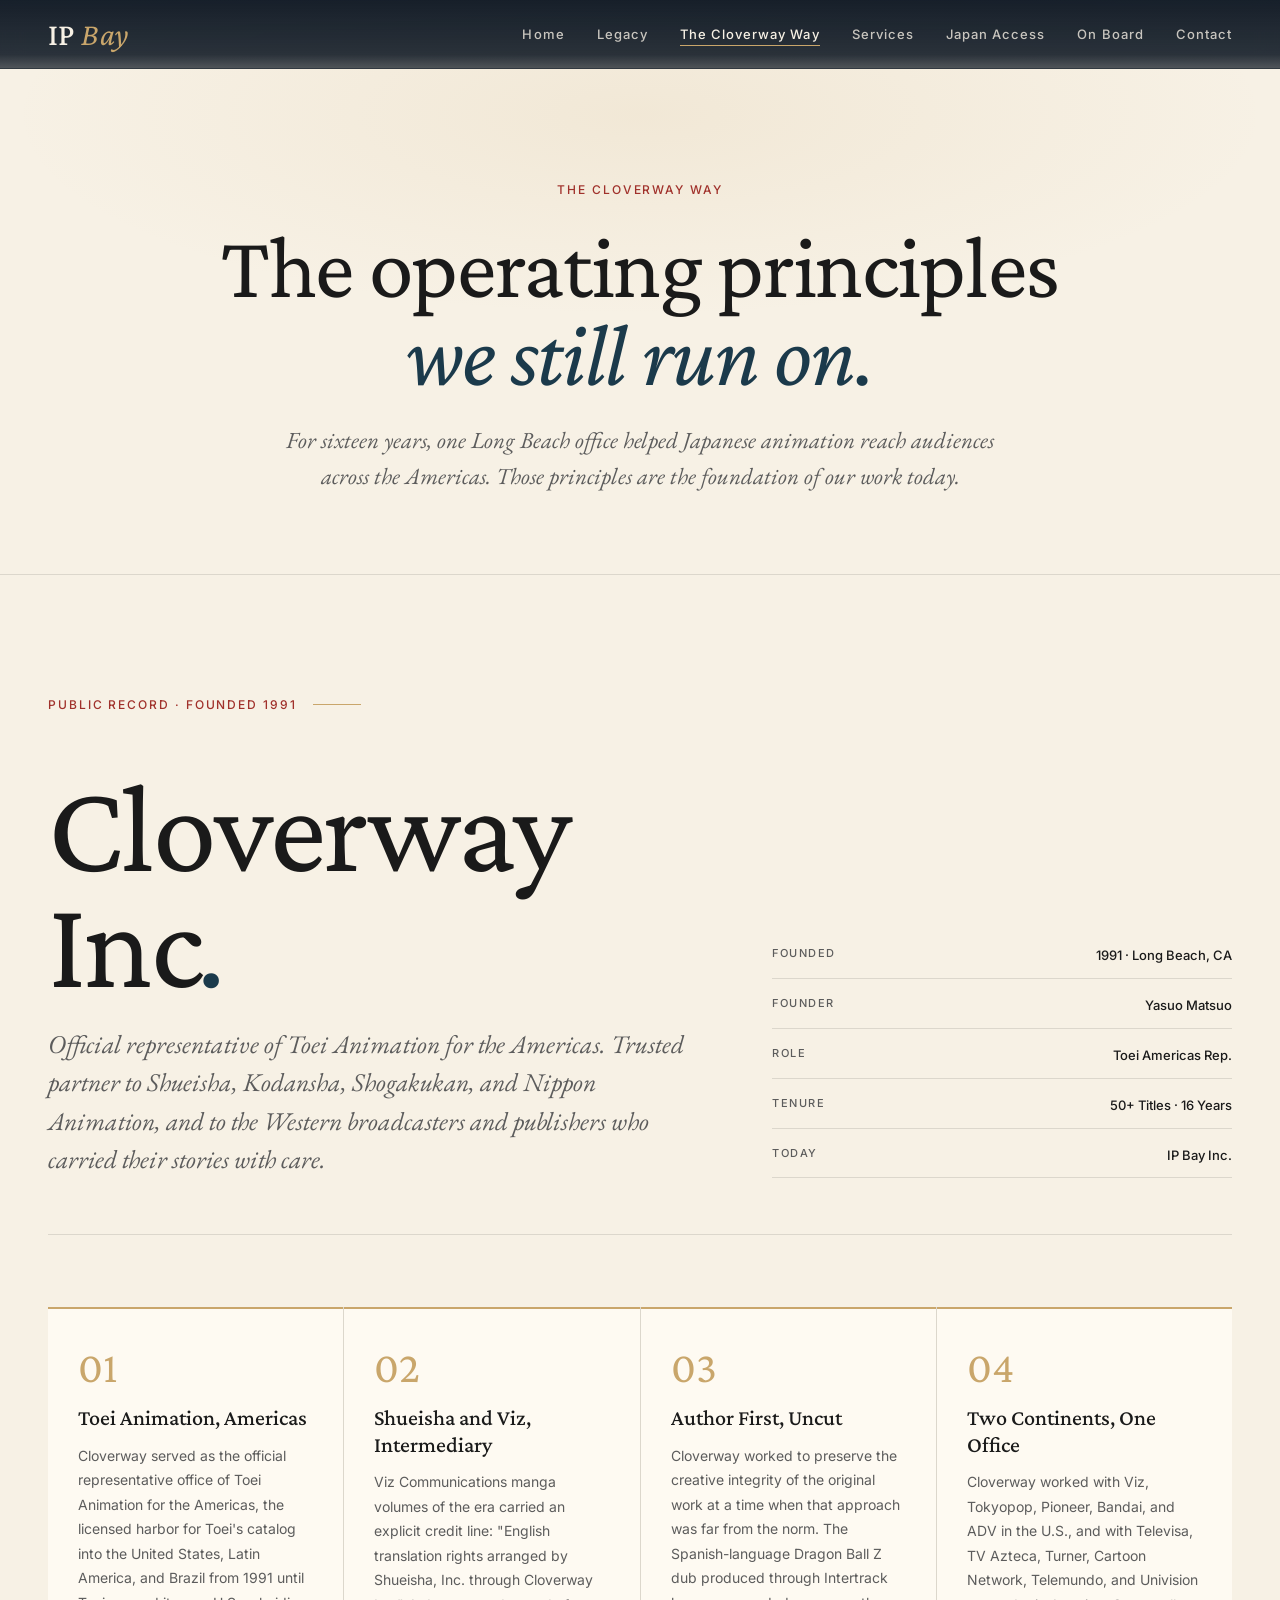
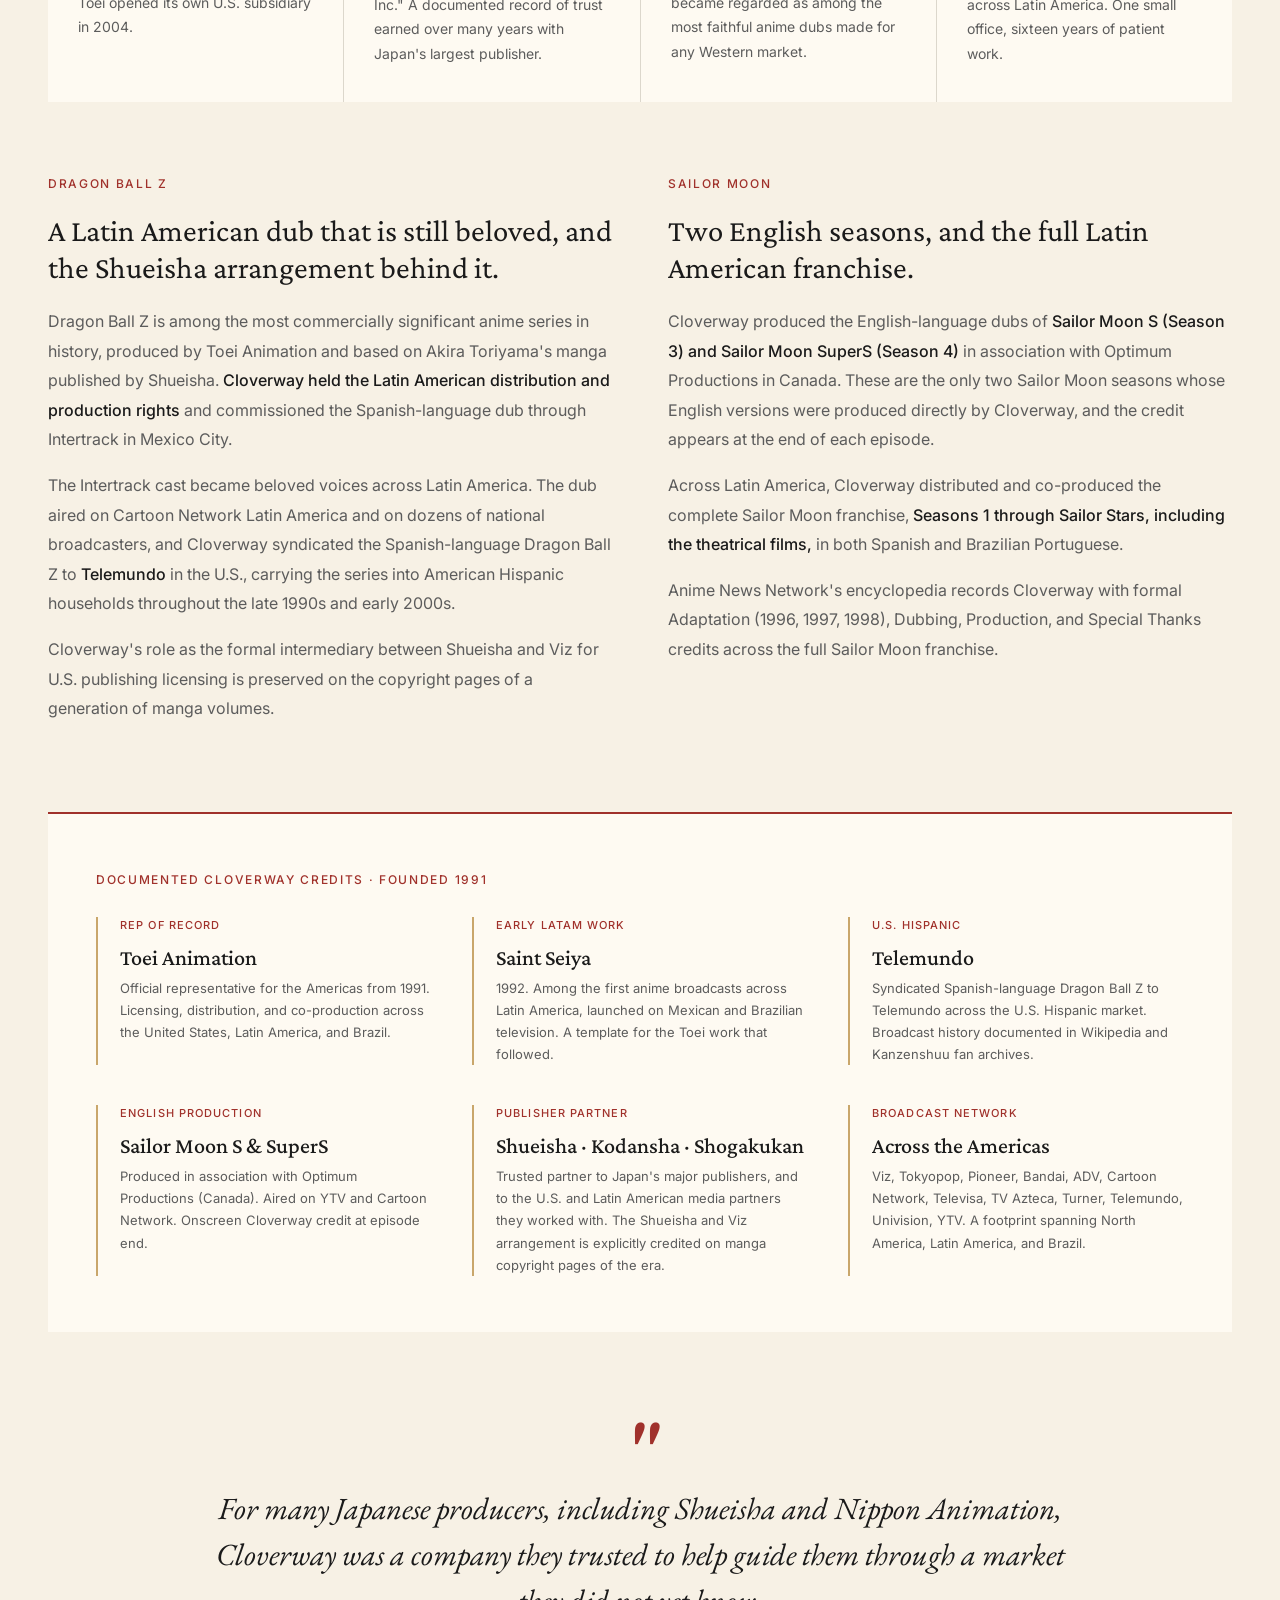
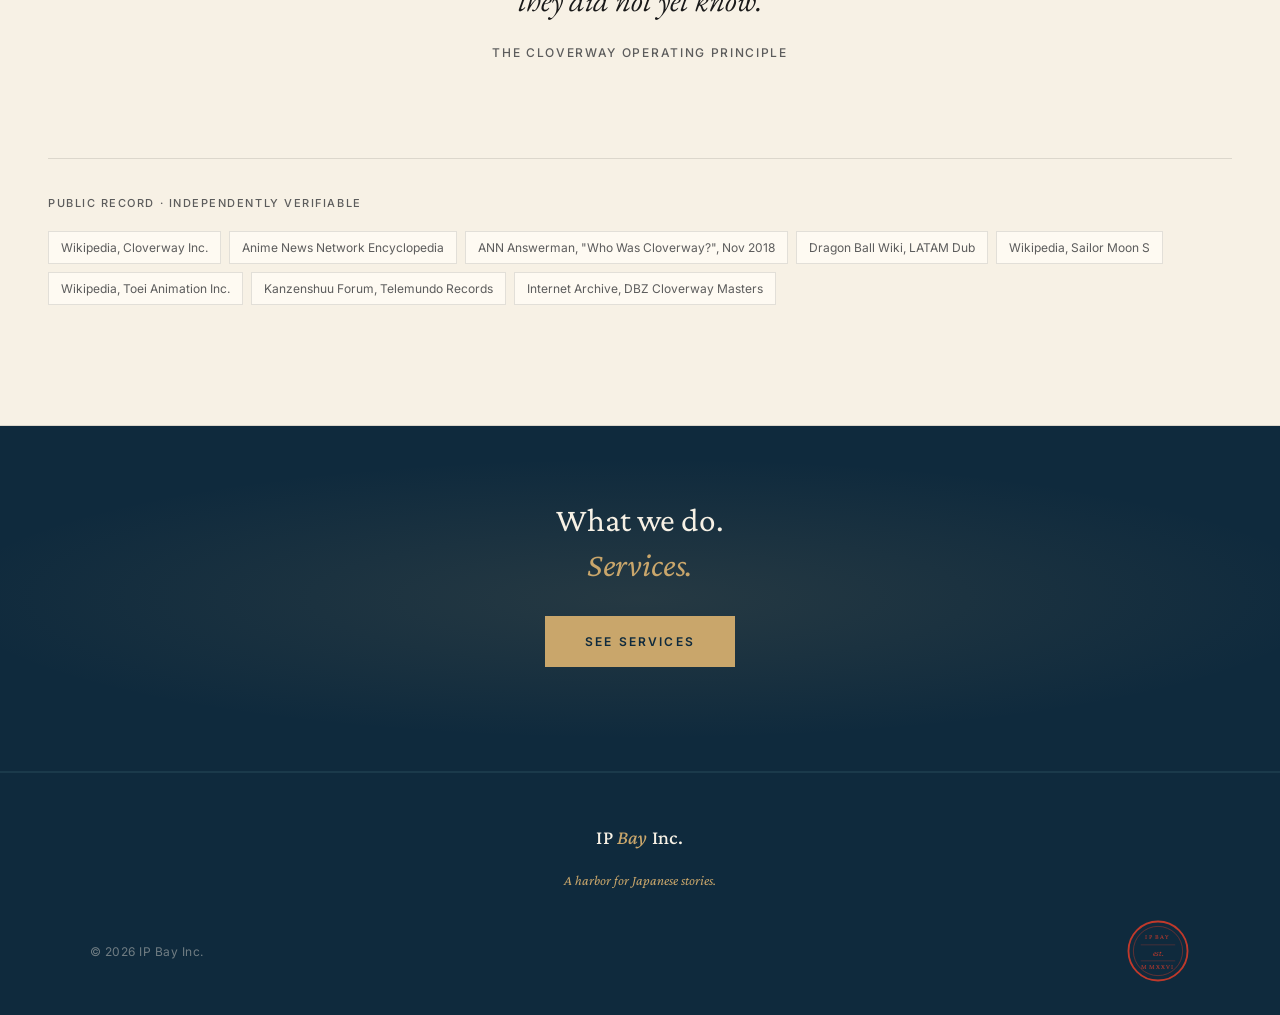
==== commit 6c184b0e: "Add files via upload" ====
--- a/cloverway.html
+++ b/cloverway.html
@@ -170,10 +170,9 @@
 </section>
 
 <!-- CLOSING CTA -->
-<div class="closing" style="min-height: 60vh;">
+<div class="closing">
   <div class="closing-bg"></div>
   <div class="closing-content">
-    <p class="closing-bridge">Continue</p>
     <h2 class="closing-title">What we do.<br><em>Services.</em></h2>
     <a href="/ipbay/services.html" class="closing-cta">See services</a>
   </div>
--- a/styles.css
+++ b/styles.css
@@ -36,7 +36,7 @@
 /* ─── Hanko seal component ────────────────────────────────── */
 .hanko-seal { display: block; }
 .hanko-legacy { width: 96px; height: 96px; margin: 0 0 56px auto; }
-.hanko-footer-seal { width: 44px; height: 44px; flex-shrink: 0; }
+.hanko-footer-seal { width: 64px; height: 64px; flex-shrink: 0; }
 .hanko-team {
   position: absolute;
   top: 20px; right: 20px;
@@ -1035,11 +1035,10 @@
 .closing {
   background: var(--bg-deep);
   color: var(--text-on-dark);
-  min-height: 80vh;
   display: flex; flex-direction: column;
   align-items: center; justify-content: center;
   text-align: center;
-  padding: 80px 48px;
+  padding: 72px 48px 56px;
   position: relative; overflow: hidden;
   border-bottom: 1px solid var(--accent-deep);
 }
@@ -1370,7 +1369,7 @@
 
   /* Hanko adjustments */
   .hanko-legacy { width: 76px; height: 76px; margin: 0 0 36px auto; }
-  .hanko-footer-seal { width: 38px; height: 38px; }
+  .hanko-footer-seal { width: 54px; height: 54px; }
 }
 
 /* Extra-small phones */
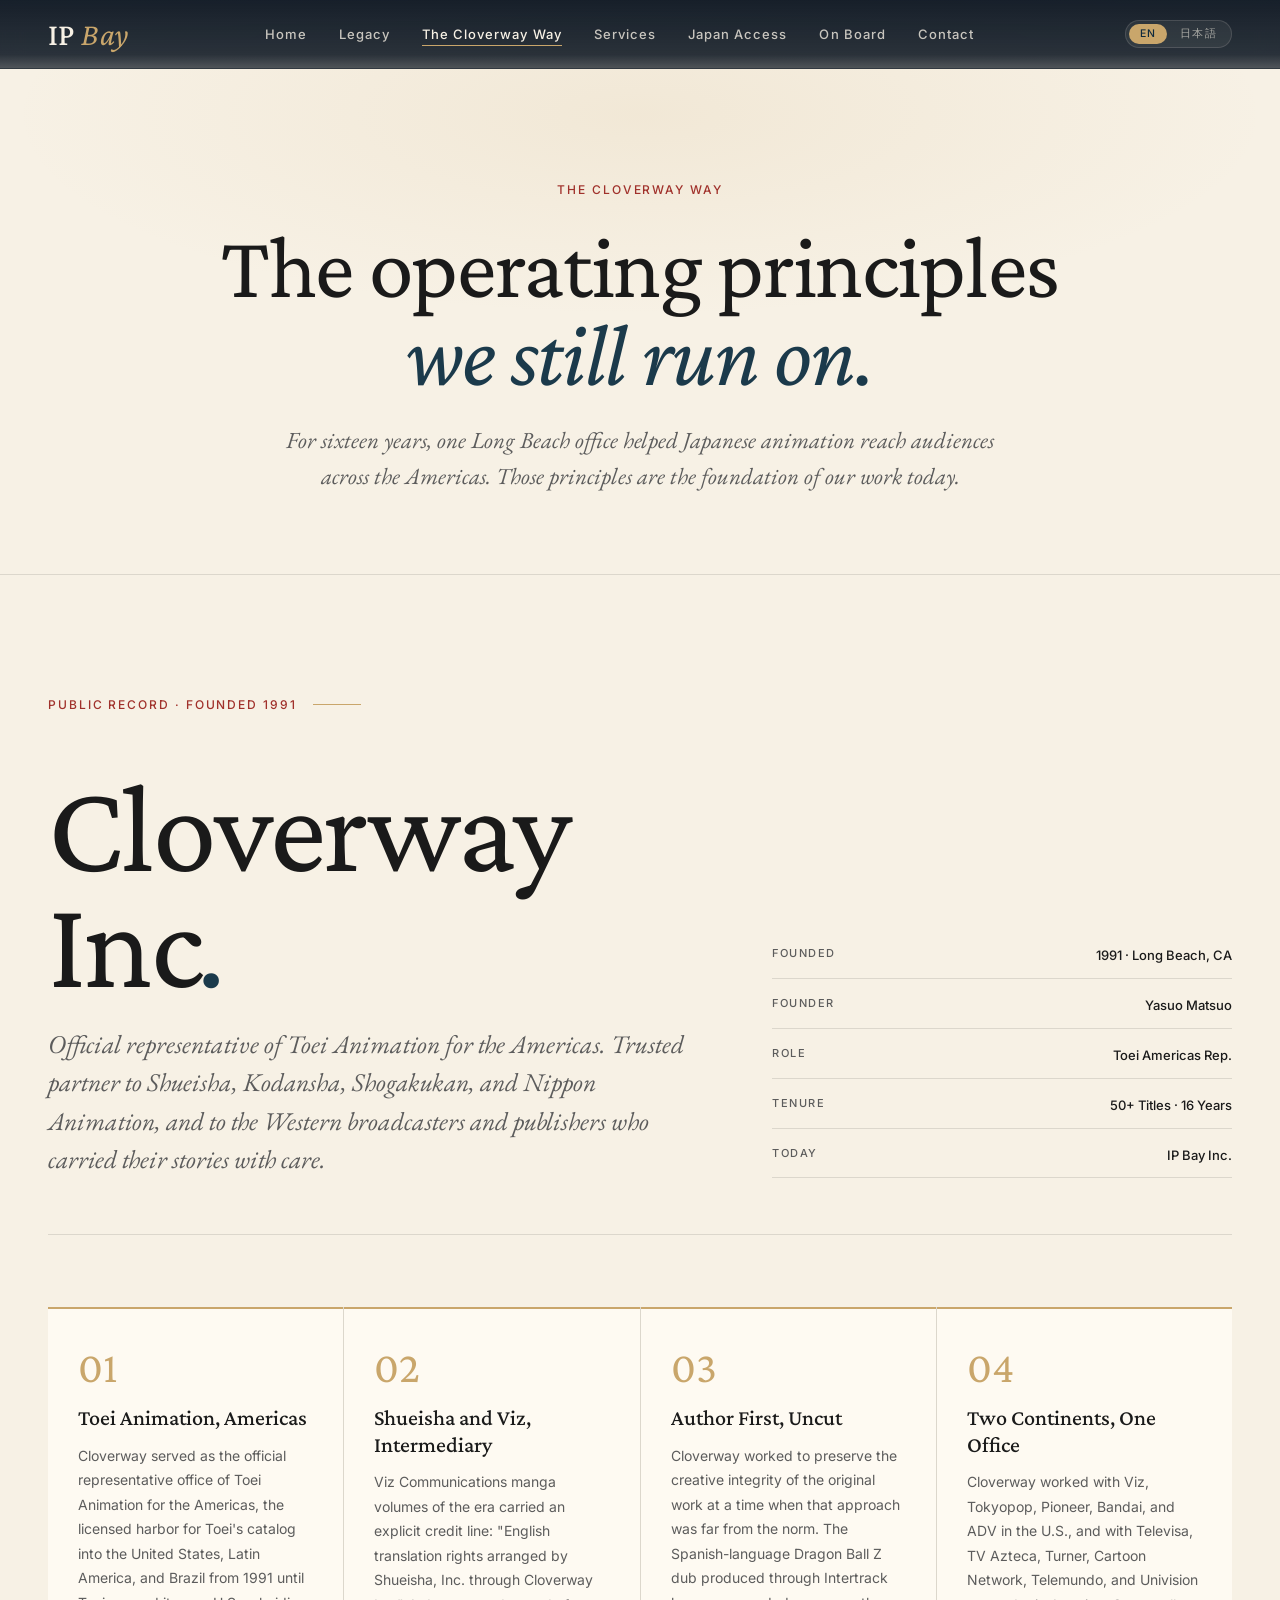
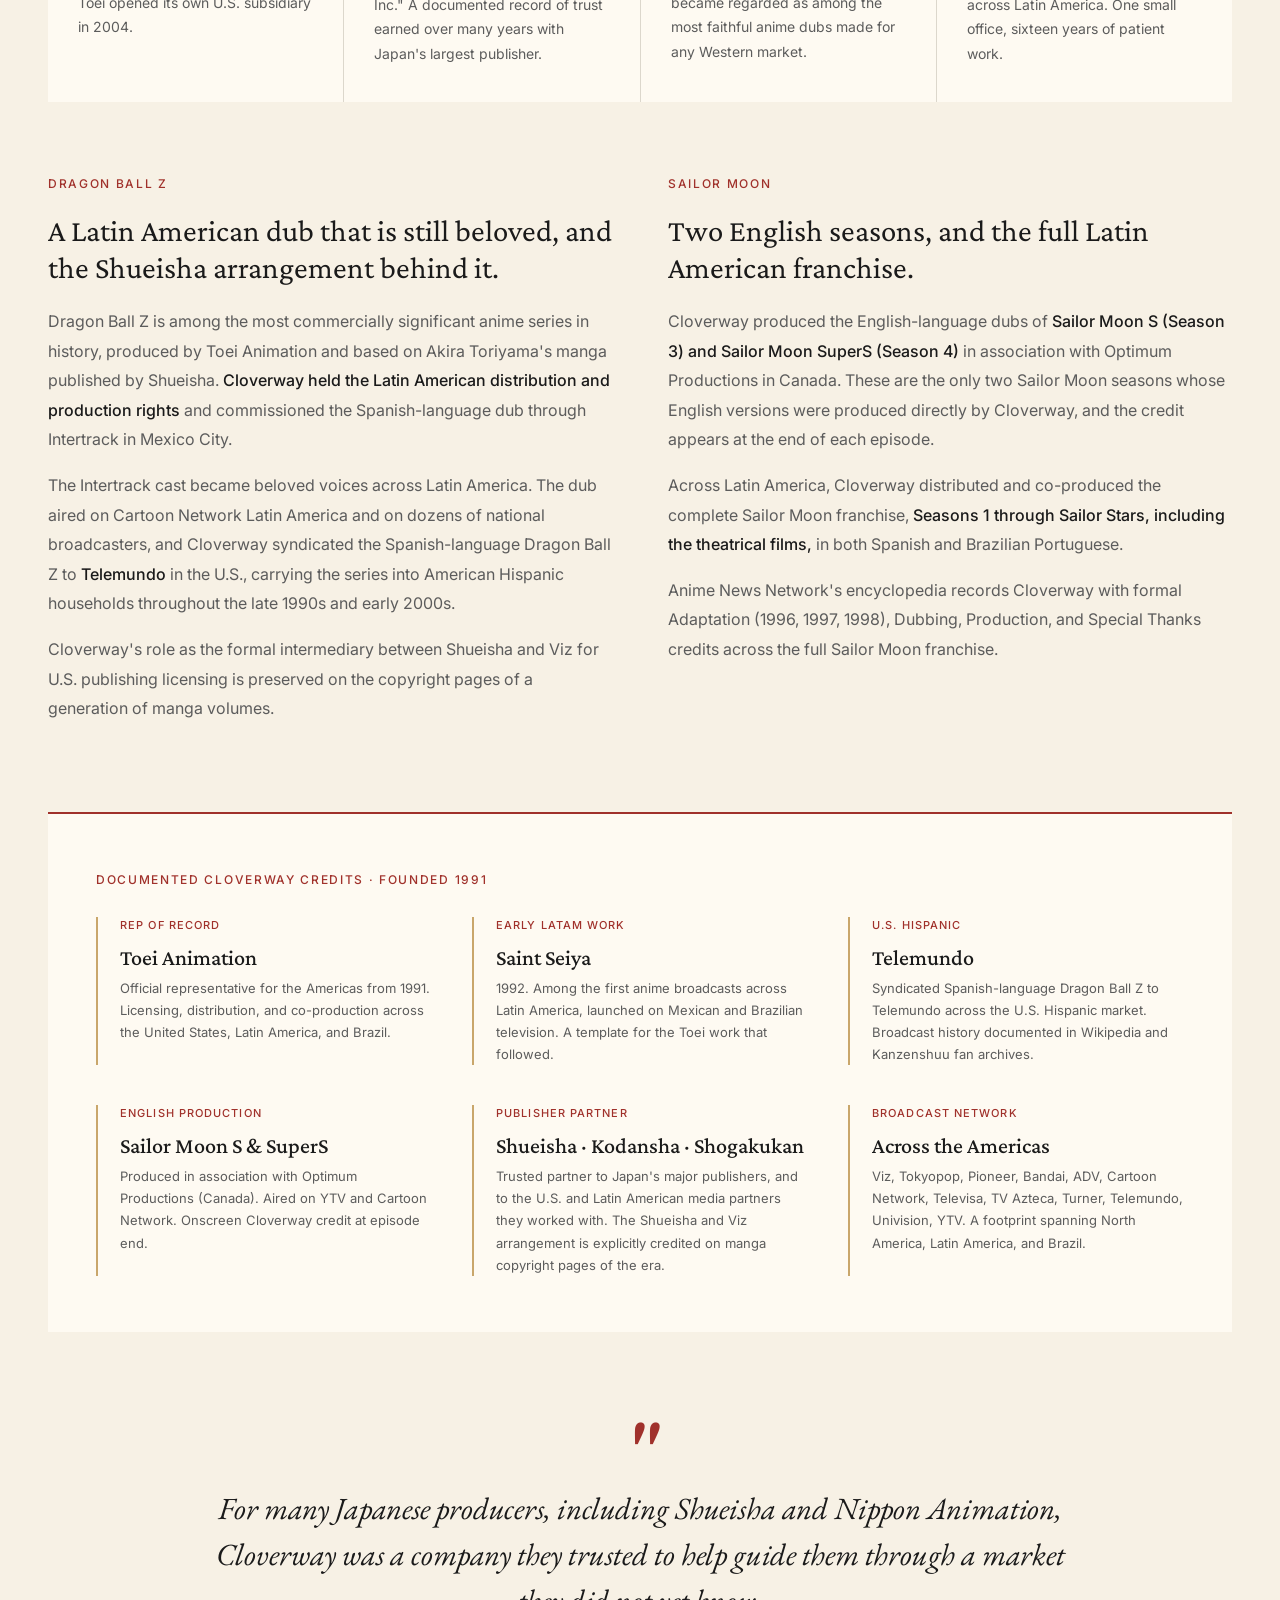
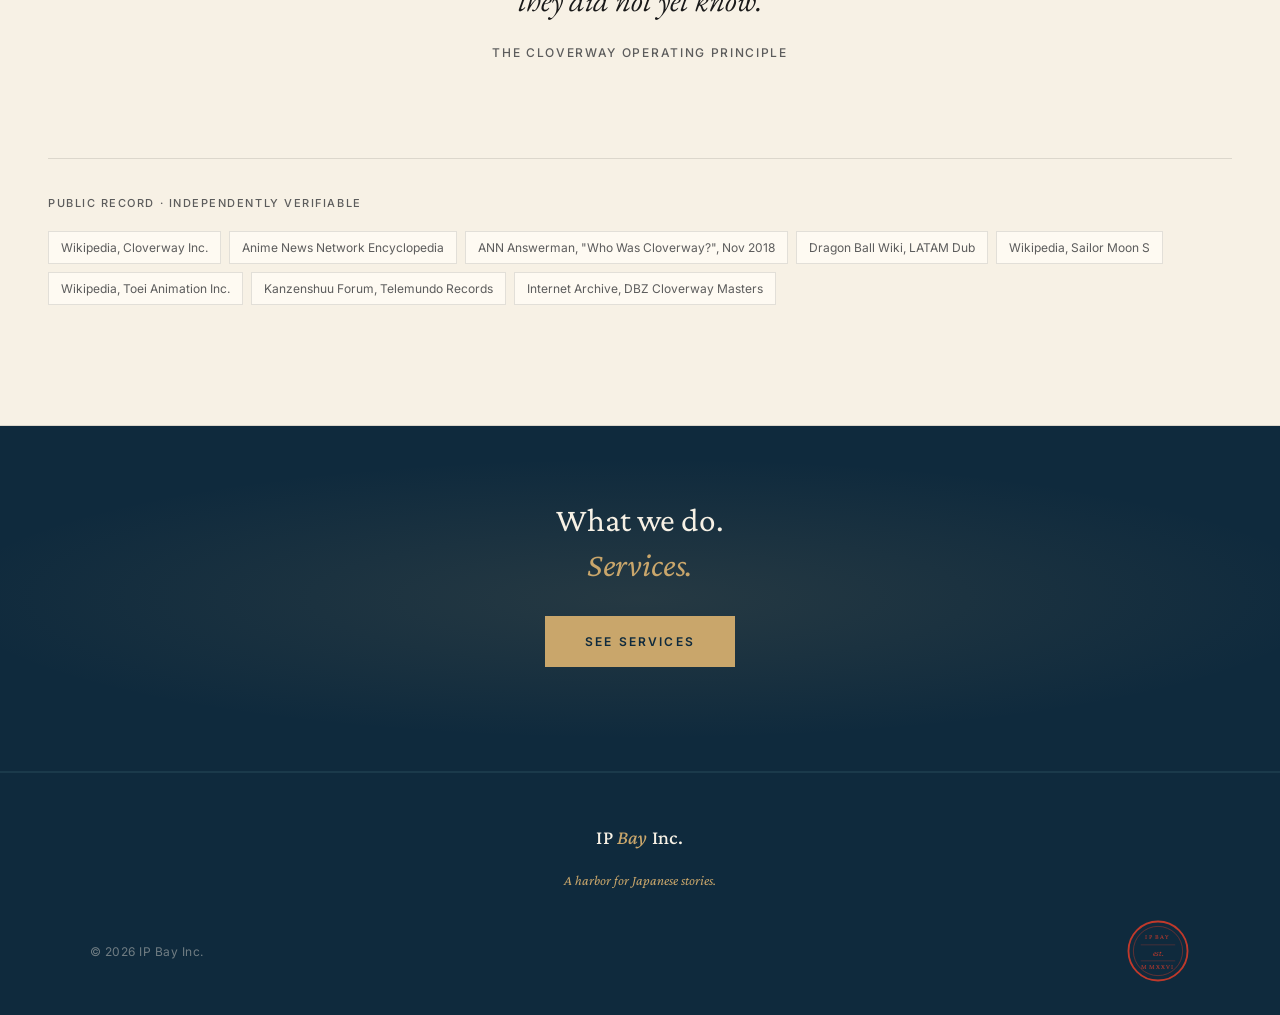
==== commit d3c4f28c: "Add files via upload" ====
--- a/cloverway.html
+++ b/cloverway.html
@@ -9,39 +9,41 @@
 <link rel="preconnect" href="https://fonts.gstatic.com" crossorigin>
 <link href="https://fonts.googleapis.com/css2?family=Crimson+Pro:ital,wght@0,300..700;1,300..700&family=EB+Garamond:ital,wght@0,400..700;1,400..700&family=Inter:wght@300;400;500;600&display=swap" rel="stylesheet">
 <link rel="stylesheet" href="styles.css">
+<script src="i18n.js" defer></script>
 </head>
 <body>
 
 <nav>
-  <a href="/ipbay/" class="nav-logo">IP <span>Bay</span></a>
+  <a href="./" class="nav-logo">IP <span>Bay</span></a>
+  <span class="nav-current">The Cloverway Way</span>
   <ul class="nav-links">
-    <li><a href="/ipbay/">Home</a></li>
-    <li><a href="/ipbay/legacy.html">Legacy</a></li>
-    <li><a href="/ipbay/cloverway.html" class="active">The Cloverway Way</a></li>
-    <li><a href="/ipbay/services.html">Services</a></li>
-    <li><a href="/ipbay/japan.html">Japan Access</a></li>
-    <li><a href="/ipbay/team.html">On Board</a></li>
-    <li><a href="/ipbay/contact.html">Contact</a></li>
+    <li><a href="./">Home</a></li>
+    <li><a href="legacy.html">Legacy</a></li>
+    <li><a href="cloverway.html" class="active">The Cloverway Way</a></li>
+    <li><a href="services.html">Services</a></li>
+    <li><a href="japan.html">Japan Access</a></li>
+    <li><a href="team.html">On Board</a></li>
+    <li><a href="contact.html">Contact</a></li>
   </ul>
   <button class="nav-toggle" aria-label="Open menu" onclick="document.body.classList.toggle('nav-open')">
     <span></span><span></span><span></span>
   </button>
 </nav>
 <div class="mobile-nav-overlay">
-  <a href="/ipbay/">Home</a>
-  <a href="/ipbay/legacy.html">Legacy</a>
-  <a href="/ipbay/cloverway.html" class="active">The Cloverway Way</a>
-  <a href="/ipbay/services.html">Services</a>
-  <a href="/ipbay/japan.html">Japan Access</a>
-  <a href="/ipbay/team.html">On Board</a>
-  <a href="/ipbay/contact.html">Contact</a>
+  <a href="./">Home</a>
+  <a href="legacy.html">Legacy</a>
+  <a href="cloverway.html" class="active">The Cloverway Way</a>
+  <a href="services.html">Services</a>
+  <a href="japan.html">Japan Access</a>
+  <a href="team.html">On Board</a>
+  <a href="contact.html">Contact</a>
 </div>
 
 <!-- PAGE HEADER -->
 <div class="page-header">
   <div class="page-header-bg"></div>
   <div class="page-header-inner">
-    <div class="page-header-sup">The Cloverway Way</div>
+    <div class="page-header-sup" data-i18n="cloverway.sup">The Cloverway Way</div>
     <h1 class="page-header-title">The operating principles<br><em>we still run on.</em></h1>
     <p class="page-header-lede">For sixteen years, one Long Beach office helped Japanese animation reach audiences across the Americas. Those principles are the foundation of our work today.</p>
   </div>
@@ -174,7 +176,7 @@
   <div class="closing-bg"></div>
   <div class="closing-content">
     <h2 class="closing-title">What we do.<br><em>Services.</em></h2>
-    <a href="/ipbay/services.html" class="closing-cta">See services</a>
+    <a href="services.html" class="closing-cta" data-i18n="cloverway.closingCta">See services</a>
   </div>
 </div>
 
--- a/styles.css
+++ b/styles.css
@@ -176,6 +176,58 @@
   line-height: 1;
 }
 .nav-logo span { color: var(--accent-warm); font-style: italic; font-weight: 400; }
+
+/* Language toggle pill (EN / 日本語) — injected by i18n.js into every <nav> */
+.lang-toggle {
+  display: inline-flex;
+  align-items: center;
+  gap: 2px;
+  background: rgba(247, 241, 229, 0.06);
+  border: 1px solid rgba(247, 241, 229, 0.14);
+  border-radius: 999px;
+  padding: 3px;
+  margin-left: 14px;
+  flex-shrink: 0;
+}
+.lang-toggle-btn {
+  font-family: var(--font-body);
+  font-size: 10.5px;
+  font-weight: 500;
+  letter-spacing: 0.12em;
+  color: rgba(247, 241, 229, 0.6);
+  background: transparent;
+  border: 0;
+  padding: 5px 11px;
+  border-radius: 999px;
+  cursor: pointer;
+  transition: background 0.25s ease, color 0.25s ease;
+  line-height: 1;
+}
+.lang-toggle-btn:hover { color: var(--text-on-dark); }
+.lang-toggle-btn.active {
+  background: var(--accent-warm);
+  color: var(--bg-deep);
+}
+@media (max-width: 720px) {
+  .lang-toggle { margin-left: 6px; padding: 2px; }
+  .lang-toggle-btn { font-size: 9.5px; padding: 4px 8px; letter-spacing: 0.08em; }
+}
+
+/* Current page label — hidden on desktop (nav-links shows it there), shown on mobile */
+.nav-current {
+  display: none;
+  font-family: var(--font-body);
+  font-size: 11px;
+  letter-spacing: 0.22em;
+  text-transform: uppercase;
+  color: var(--accent-warm);
+  font-weight: 500;
+  opacity: 0.92;
+  flex: 1;
+  text-align: center;
+  pointer-events: none;
+  padding: 0 8px;
+}
 .nav-links { display: flex; gap: 32px; list-style: none; align-items: center; }
 .nav-links a {
   font-family: var(--font-body);
@@ -476,13 +528,17 @@
   line-height: 1.7; flex-shrink: 0; text-align: right;
 }
 
-/* properties scroll track (§3.5) */
+/* properties track (§3.5) — auto-scrolls via JS; user can also swipe/drag */
 .properties-stage {
   overflow-x: auto;
-  scroll-snap-type: x mandatory;
+  overflow-y: hidden;
   padding: 20px 0 60px;
   position: relative;
   -ms-overflow-style: none; scrollbar-width: none;
+  -webkit-overflow-scrolling: touch;
+  /* Soft fade at edges so the loop point reads as continuous motion */
+  -webkit-mask-image: linear-gradient(to right, transparent 0, #000 64px, #000 calc(100% - 64px), transparent 100%);
+          mask-image: linear-gradient(to right, transparent 0, #000 64px, #000 calc(100% - 64px), transparent 100%);
 }
 .properties-stage::-webkit-scrollbar { display: none; }
 .properties-track {
@@ -490,9 +546,10 @@
   padding: 0 48px;
   width: max-content;
 }
+/* Second row is hidden on desktop; revealed by the mobile media query below */
+.properties-track-alt { display: none; }
 .property-card {
   flex: 0 0 340px;
-  scroll-snap-align: center;
   transition: transform 0.4s ease;
   background: var(--bg-elevated);
   border: 1px solid var(--rule);
@@ -652,7 +709,18 @@
   background: var(--bg-elevated);
   padding: 32px 28px;
   border-top: 2px solid var(--accent-warm);
-}
+  display: flex; flex-direction: column;
+  text-decoration: none; color: inherit;
+  transition: background 0.25s ease, transform 0.25s ease, box-shadow 0.25s ease;
+  cursor: pointer;
+  position: relative;
+}
+.govt-card:hover {
+  background: #fff8e9;
+  transform: translateY(-3px);
+  box-shadow: 0 18px 36px -18px rgba(160, 49, 43, 0.22);
+}
+.govt-card:hover .govt-card-link { color: var(--accent-ink); }
 .govt-card-icon {
   font-size: 11px; letter-spacing: 0.14em;
   text-transform: uppercase;
@@ -666,7 +734,18 @@
   color: var(--text-primary);
   margin-bottom: 12px; line-height: 1.2;
 }
-.govt-card-desc { font-size: 14px; line-height: 1.75; color: var(--text-secondary); font-weight: 400; }
+.govt-card-desc { font-size: 14px; line-height: 1.75; color: var(--text-secondary); font-weight: 400; flex: 1; }
+.govt-card-link {
+  margin-top: 18px;
+  padding-top: 14px;
+  border-top: 1px solid var(--rule);
+  font-family: var(--font-body);
+  font-size: 10.5px; letter-spacing: 0.18em;
+  text-transform: uppercase;
+  color: var(--accent-warm);
+  font-weight: 500;
+  transition: color 0.25s ease;
+}
 
 /* ─── Services ────────────────────────────────────────────── */
 .services { background: var(--bg-elevated); border-bottom: 1px solid var(--rule); }
@@ -1208,9 +1287,10 @@
 
 @media (max-width: 720px) {
   nav { padding: 14px 18px; }
-  .nav-logo { font-size: 26px; }
+  .nav-logo { font-size: 24px; flex-shrink: 0; }
   .nav-links { display: none; }
-  .nav-toggle { display: block; }
+  .nav-toggle { display: block; flex-shrink: 0; }
+  .nav-current { display: block; }
 
   .hero { padding: 140px 24px 60px; }
   .hero-tagline { font-size: clamp(18px, 5vw, 24px); }
@@ -1265,10 +1345,38 @@
   .catalog-sub { font-size: 14px; }
   .catalog-count { font-size: 36px; }
 
-  /* Properties carousel */
-  .properties-track { padding: 0 18px; gap: 18px; }
-  .property-card { flex: 0 0 78vw; max-width: 320px; }
-  .property-card-title { font-size: 20px; }
+  /* Properties carousel — two stacked rows, smaller cards, opposite drift directions */
+  .properties-stage {
+    overflow-x: hidden;            /* prevent any overflow from panning the page */
+    overflow-y: visible;
+    display: flex; flex-direction: column;
+    gap: 10px;
+    padding: 14px 0 40px;
+    width: 100%;
+    -webkit-mask-image: none;
+            mask-image: none;
+  }
+  .properties-track {
+    width: 100%;                   /* override base max-content so track doesn't overflow page */
+    max-width: 100vw;
+    overflow-x: auto;              /* internal horizontal scroll for this row only */
+    overflow-y: hidden;
+    -ms-overflow-style: none; scrollbar-width: none;
+    -webkit-overflow-scrolling: touch;
+    padding: 0 16px; gap: 10px;
+    /* soft edge fade per row */
+    -webkit-mask-image: linear-gradient(to right, transparent 0, #000 32px, #000 calc(100% - 32px), transparent 100%);
+            mask-image: linear-gradient(to right, transparent 0, #000 32px, #000 calc(100% - 32px), transparent 100%);
+  }
+  .properties-track::-webkit-scrollbar { display: none; }
+  .properties-track-alt { display: flex; }  /* reveal second row on mobile */
+  .property-card { flex: 0 0 140px; max-width: none; border: 1px solid var(--rule); }
+  .property-card-body { padding: 10px 12px; }
+  .property-card-title { font-size: 13px; line-height: 1.2; margin-bottom: 3px; }
+  .property-card-meta { font-size: 9px; letter-spacing: 0; }
+
+  /* Safety: prevent any rogue element from panning the whole page horizontally */
+  html, body { overflow-x: hidden; max-width: 100vw; }
 
   /* Govt + service grids */
   .govt-cards { grid-template-columns: 1fr; }
@@ -1329,14 +1437,14 @@
   .contact-headline { font-size: clamp(28px, 7vw, 40px); }
   .contact-desc { font-size: 15px; margin-bottom: 32px; }
 
-  /* Closing */
-  .closing { padding: 60px 24px; min-height: 70vh; }
-  .closing-sup { font-size: 9px; letter-spacing: 0.16em; margin-bottom: 22px; }
-  .closing-wordmark { font-size: clamp(64px, 18vw, 96px); margin: 12px 0; }
+  /* Closing — tightened on mobile */
+  .closing { padding: 44px 24px 36px; min-height: auto; }
+  .closing-sup { font-size: 9px; letter-spacing: 0.16em; margin-bottom: 18px; }
+  .closing-wordmark { font-size: clamp(60px, 17vw, 92px); margin: 8px 0; }
   .closing-bridge { font-size: 9px; letter-spacing: 0.18em; }
-  .closing-title { font-size: clamp(20px, 5.5vw, 28px); margin-bottom: 24px; }
-  .closing-body { font-size: 15px; margin-bottom: 36px; max-width: 90%; }
-  .closing-cta { padding: 14px 32px; font-size: 11px; letter-spacing: 0.16em; }
+  .closing-title { font-size: clamp(20px, 5.5vw, 28px); margin-bottom: 18px; line-height: 1.2; }
+  .closing-body { font-size: 15px; margin-bottom: 28px; max-width: 90%; }
+  .closing-cta { padding: 13px 28px; font-size: 11px; letter-spacing: 0.16em; }
   .closing-cities { gap: 10px; font-size: 9px; letter-spacing: 0.18em; flex-wrap: wrap; justify-content: center; }
 
   /* Pages grid (home) */
@@ -1349,11 +1457,11 @@
   .page-card-subhead { font-size: 16px; margin-bottom: 16px; }
   .page-card-desc { font-size: 13px; }
 
-  /* Footer */
-  footer { padding: 32px 18px 24px; gap: 14px; }
+  /* Footer — tightened on mobile */
+  footer { padding: 22px 18px 18px; gap: 8px; }
   .footer-wordmark, .footer-logo { font-size: 18px; }
-  .footer-tagline { font-size: 13px; }
-  .footer-bottom { flex-direction: column; gap: 14px; text-align: center; }
+  .footer-tagline { font-size: 13px; margin-bottom: 2px; }
+  .footer-bottom { flex-direction: column; gap: 10px; text-align: center; padding-top: 8px; }
   .footer-bottom-left { align-items: center; }
   .footer-copy { font-size: 11px; }
   .harbor-coordinates { grid-template-columns: repeat(2, 1fr); gap: 18px 0; padding: 18px 0; margin: 14px 0; }
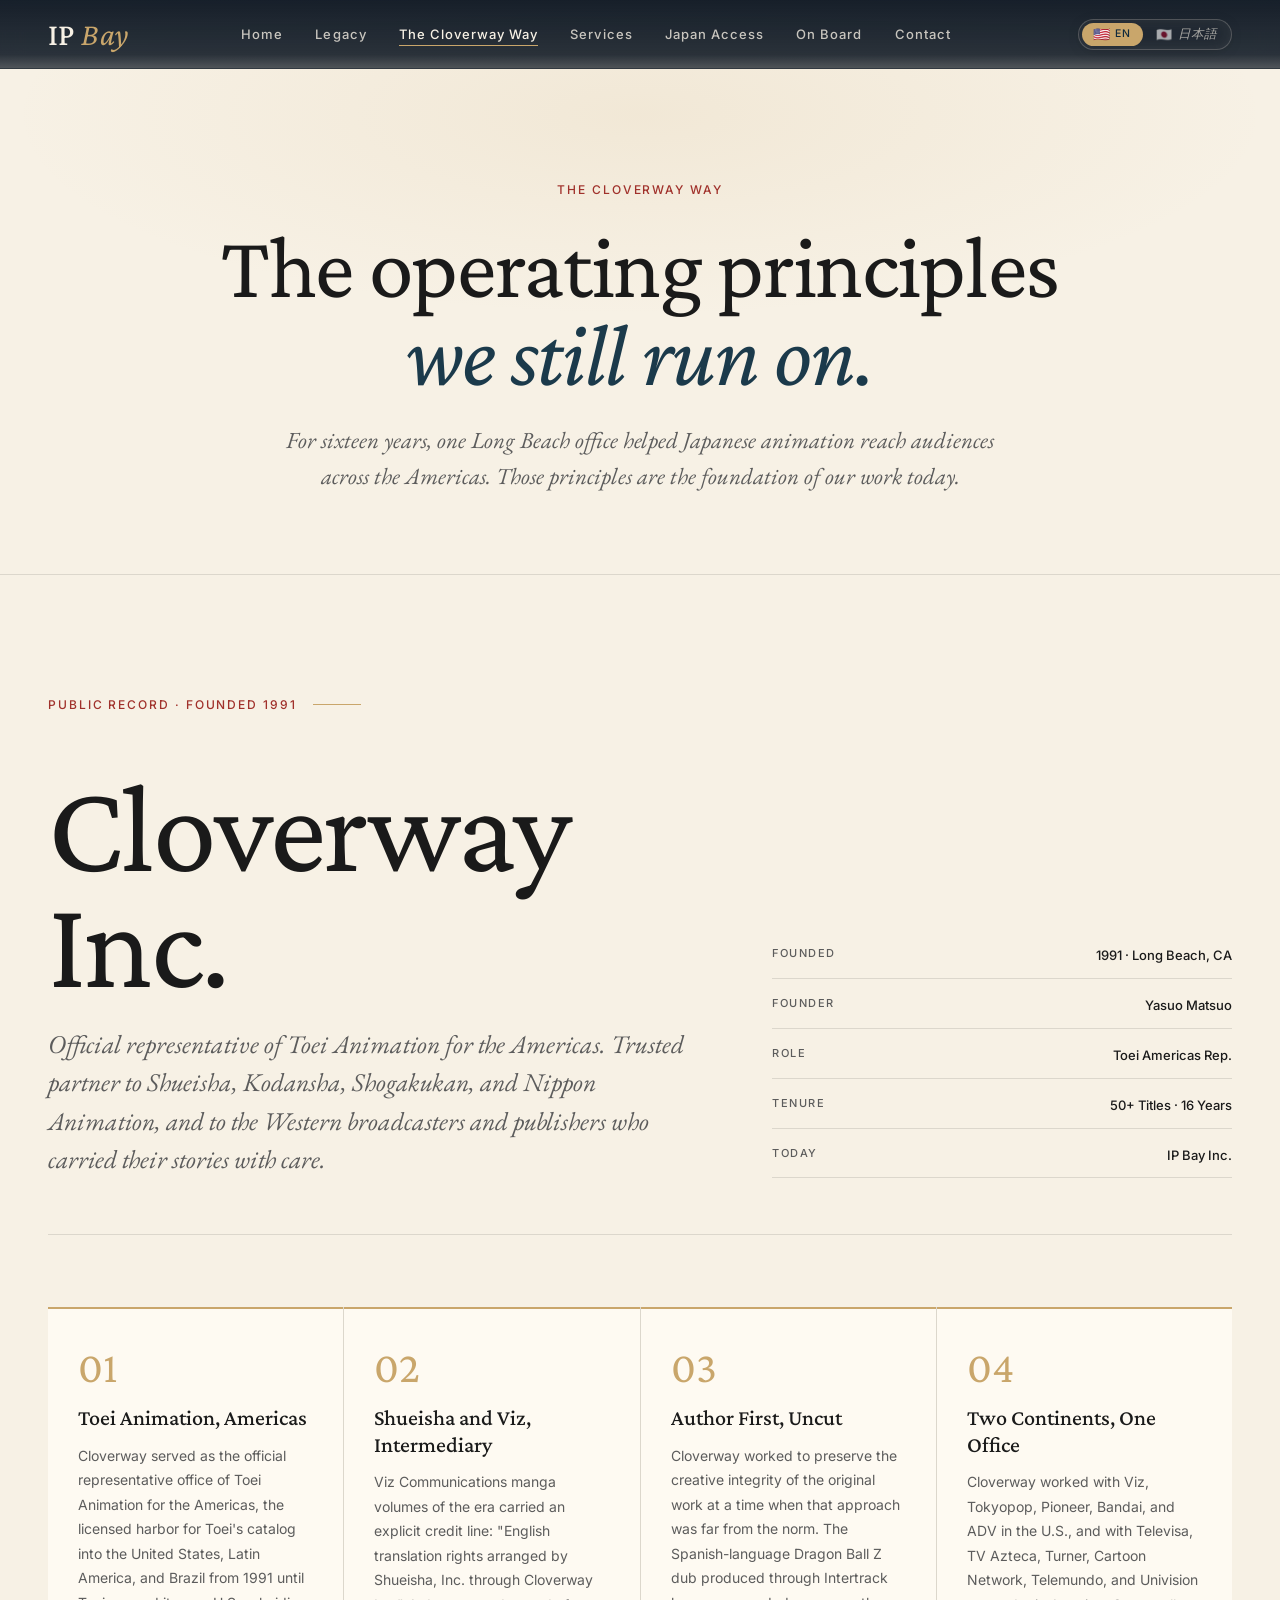
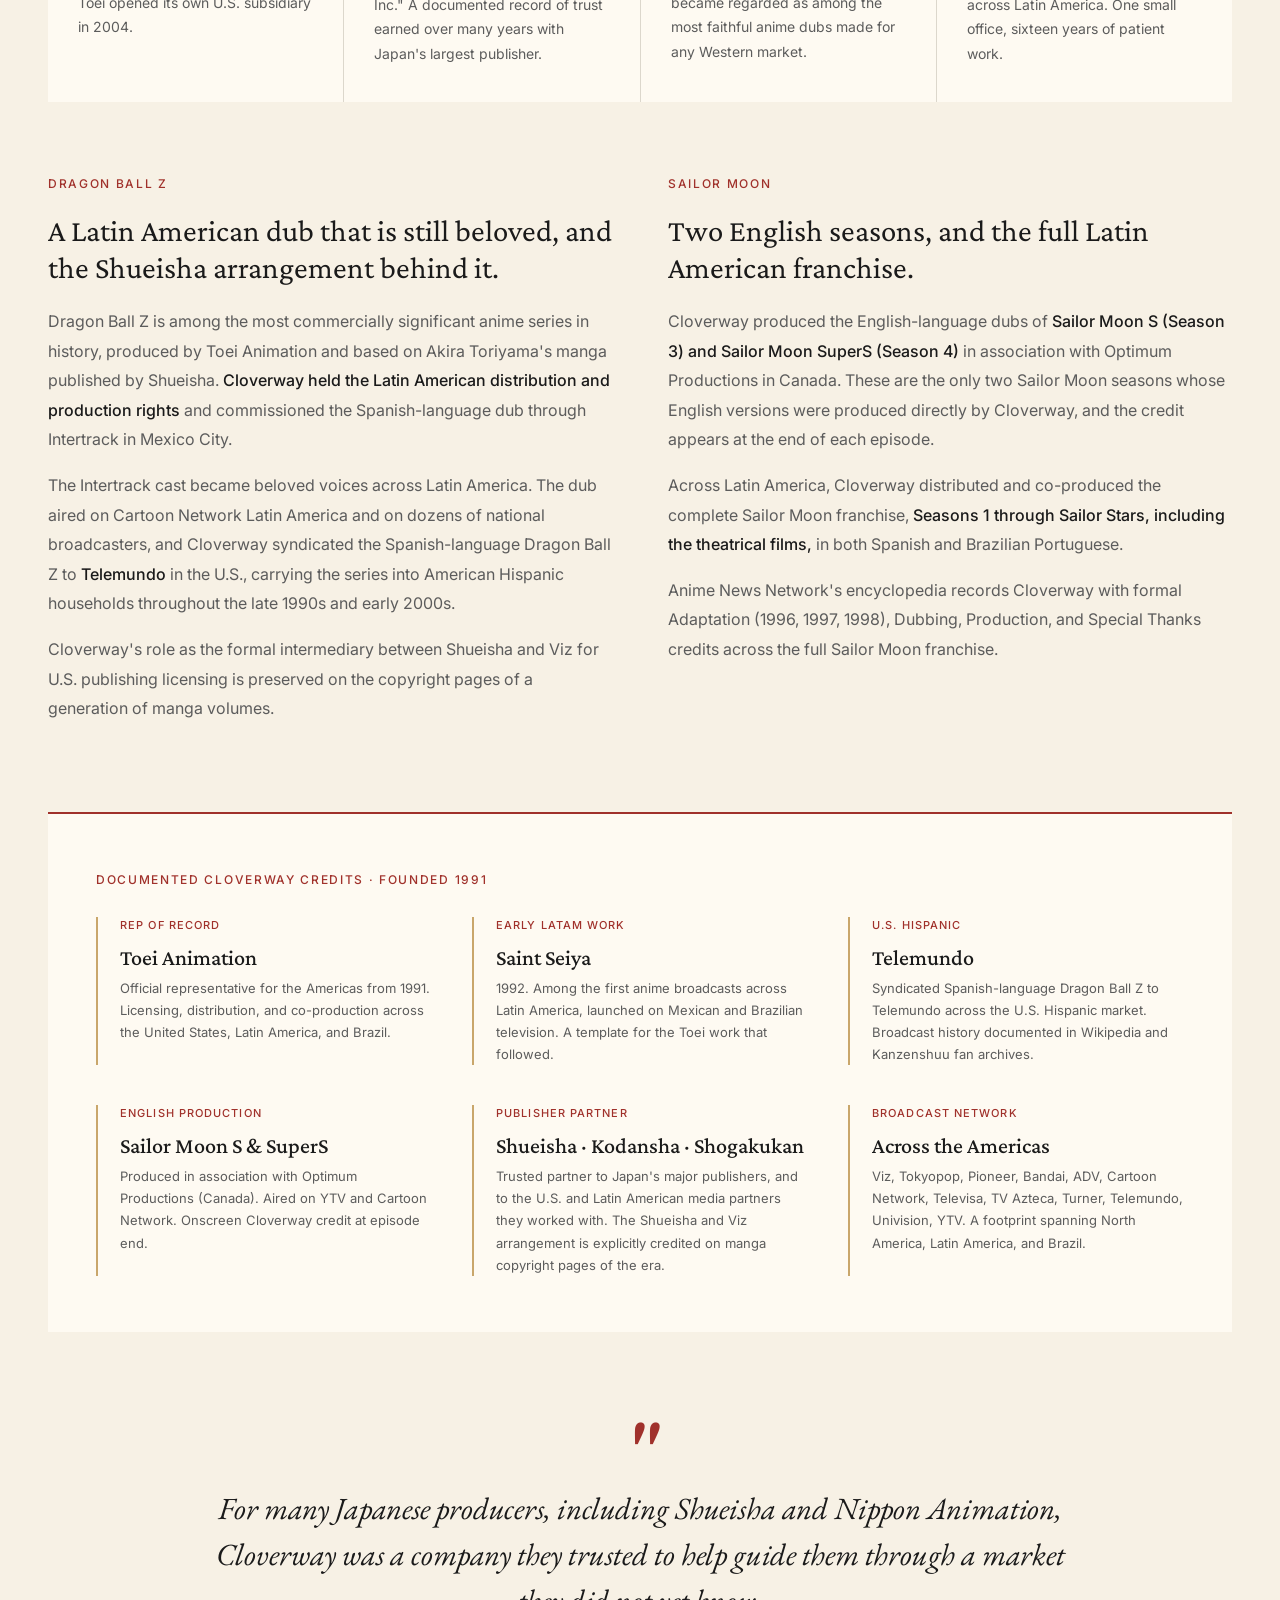
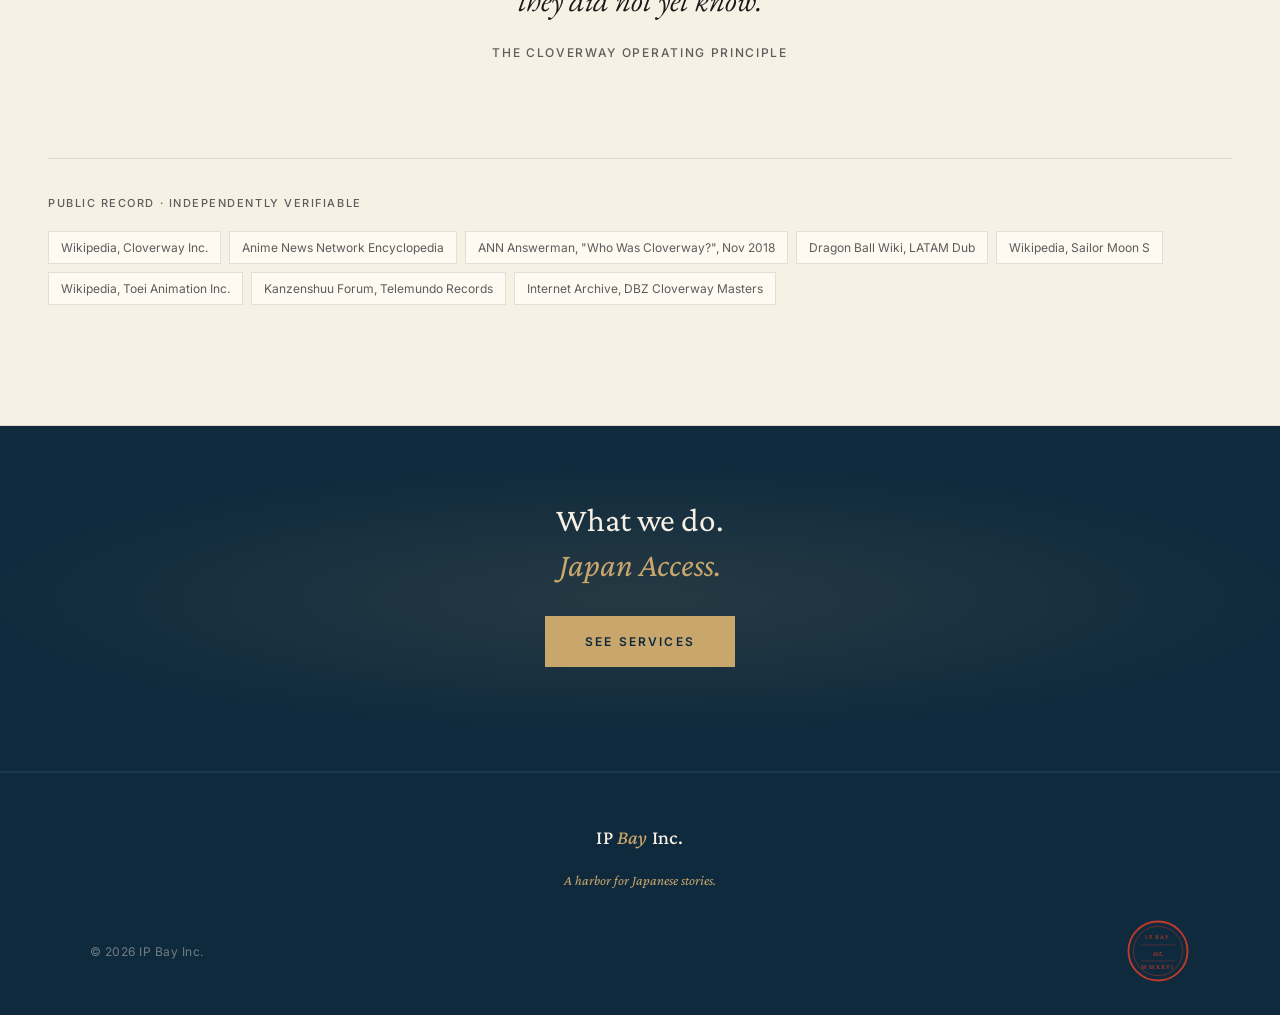
==== commit db8d5992: "Add files via upload" ====
--- a/cloverway.html
+++ b/cloverway.html
@@ -44,27 +44,27 @@
   <div class="page-header-bg"></div>
   <div class="page-header-inner">
     <div class="page-header-sup" data-i18n="cloverway.sup">The Cloverway Way</div>
-    <h1 class="page-header-title">The operating principles<br><em>we still run on.</em></h1>
-    <p class="page-header-lede">For sixteen years, one Long Beach office helped Japanese animation reach audiences across the Americas. Those principles are the foundation of our work today.</p>
+    <h1 class="page-header-title"><span data-i18n-html="cloverway.title">The operating principles</span><br><em data-i18n="cloverway.titleEm">we still run on.</em></h1>
+    <p class="page-header-lede" data-i18n="cloverway.lede">For sixteen years, one Long Beach office helped Japanese animation reach audiences across the Americas. Those principles are the foundation of our work today.</p>
   </div>
 </div>
 
 <!-- THE CLOVERWAY WAY -->
 <section class="cwway" id="cloverway-way">
   <div class="section-inner">
-    <div class="section-label">Public Record · Founded 1991</div>
+    <div class="section-label" data-i18n="cloverway.sectionLabel">Public Record · Founded 1991</div>
 
     <div class="cwway-header">
       <div>
-        <h2 class="cwway-mark">Cloverway Inc<em>.</em></h2>
-        <p class="cwway-lede">Official representative of Toei Animation for the Americas. Trusted partner to Shueisha, Kodansha, Shogakukan, and Nippon Animation, and to the Western broadcasters and publishers who carried their stories with care.</p>
+        <h2 class="cwway-mark" data-i18n="cloverway.mark">Cloverway Inc.</h2>
+        <p class="cwway-lede" data-i18n="cloverway.markLede">Official representative of Toei Animation for the Americas. Trusted partner to Shueisha, Kodansha, Shogakukan, and Nippon Animation, and to the Western broadcasters and publishers who carried their stories with care.</p>
       </div>
       <div class="cwway-meta">
-        <div class="cwway-meta-row"><span class="cwway-meta-label">Founded</span><span class="cwway-meta-value">1991 · Long Beach, CA</span></div>
-        <div class="cwway-meta-row"><span class="cwway-meta-label">Founder</span><span class="cwway-meta-value">Yasuo Matsuo</span></div>
-        <div class="cwway-meta-row"><span class="cwway-meta-label">Role</span><span class="cwway-meta-value">Toei Americas Rep.</span></div>
-        <div class="cwway-meta-row"><span class="cwway-meta-label">Tenure</span><span class="cwway-meta-value">50+ Titles · 16 Years</span></div>
-        <div class="cwway-meta-row"><span class="cwway-meta-label">Today</span><span class="cwway-meta-value">IP Bay Inc.</span></div>
+        <div class="cwway-meta-row"><span class="cwway-meta-label" data-i18n="cloverway.meta.founded">Founded</span><span class="cwway-meta-value" data-i18n="cloverway.meta.foundedVal">1991 · Long Beach, CA</span></div>
+        <div class="cwway-meta-row"><span class="cwway-meta-label" data-i18n="cloverway.meta.founder">Founder</span><span class="cwway-meta-value">Yasuo Matsuo</span></div>
+        <div class="cwway-meta-row"><span class="cwway-meta-label" data-i18n="cloverway.meta.role">Role</span><span class="cwway-meta-value" data-i18n="cloverway.meta.roleVal">Toei Americas Rep.</span></div>
+        <div class="cwway-meta-row"><span class="cwway-meta-label" data-i18n="cloverway.meta.tenure">Tenure</span><span class="cwway-meta-value" data-i18n="cloverway.meta.tenureVal">50+ Titles · 16 Years</span></div>
+        <div class="cwway-meta-row"><span class="cwway-meta-label" data-i18n="cloverway.meta.today">Today</span><span class="cwway-meta-value">IP Bay Inc.</span></div>
       </div>
     </div>
 
@@ -72,77 +72,77 @@
     <div class="cwway-pillars">
       <div class="cwway-pillar">
         <div class="cwway-pillar-num">01</div>
-        <div class="cwway-pillar-title">Toei Animation, Americas</div>
-        <p class="cwway-pillar-desc">Cloverway served as the official representative office of Toei Animation for the Americas, the licensed harbor for Toei's catalog into the United States, Latin America, and Brazil from 1991 until Toei opened its own U.S. subsidiary in 2004.</p>
+        <div class="cwway-pillar-title" data-i18n="cloverway.pillar1.title">Toei Animation, Americas</div>
+        <p class="cwway-pillar-desc" data-i18n="cloverway.pillar1.desc">Cloverway served as the official representative office of Toei Animation for the Americas, the licensed harbor for Toei's catalog into the United States, Latin America, and Brazil from 1991 until Toei opened its own U.S. subsidiary in 2004.</p>
       </div>
       <div class="cwway-pillar">
         <div class="cwway-pillar-num">02</div>
-        <div class="cwway-pillar-title">Shueisha and Viz, Intermediary</div>
-        <p class="cwway-pillar-desc">Viz Communications manga volumes of the era carried an explicit credit line: "English translation rights arranged by Shueisha, Inc. through Cloverway Inc." A documented record of trust earned over many years with Japan's largest publisher.</p>
+        <div class="cwway-pillar-title" data-i18n="cloverway.pillar2.title">Shueisha and Viz, Intermediary</div>
+        <p class="cwway-pillar-desc" data-i18n="cloverway.pillar2.desc">Viz Communications manga volumes of the era carried an explicit credit line: "English translation rights arranged by Shueisha, Inc. through Cloverway Inc." A documented record of trust earned over many years with Japan's largest publisher.</p>
       </div>
       <div class="cwway-pillar">
         <div class="cwway-pillar-num">03</div>
-        <div class="cwway-pillar-title">Author First, Uncut</div>
-        <p class="cwway-pillar-desc">Cloverway worked to preserve the creative integrity of the original work at a time when that approach was far from the norm. The Spanish-language Dragon Ball Z dub produced through Intertrack became regarded as among the most faithful anime dubs made for any Western market.</p>
+        <div class="cwway-pillar-title" data-i18n="cloverway.pillar3.title">Author First, Uncut</div>
+        <p class="cwway-pillar-desc" data-i18n="cloverway.pillar3.desc">Cloverway worked to preserve the creative integrity of the original work at a time when that approach was far from the norm. The Spanish-language Dragon Ball Z dub produced through Intertrack became regarded as among the most faithful anime dubs made for any Western market.</p>
       </div>
       <div class="cwway-pillar">
         <div class="cwway-pillar-num">04</div>
-        <div class="cwway-pillar-title">Two Continents, One Office</div>
-        <p class="cwway-pillar-desc">Cloverway worked with Viz, Tokyopop, Pioneer, Bandai, and ADV in the U.S., and with Televisa, TV Azteca, Turner, Cartoon Network, Telemundo, and Univision across Latin America. One small office, sixteen years of patient work.</p>
+        <div class="cwway-pillar-title" data-i18n="cloverway.pillar4.title">Two Continents, One Office</div>
+        <p class="cwway-pillar-desc" data-i18n="cloverway.pillar4.desc">Cloverway worked with Viz, Tokyopop, Pioneer, Bandai, and ADV in the U.S., and with Televisa, TV Azteca, Turner, Cartoon Network, Telemundo, and Univision across Latin America. One small office, sixteen years of patient work.</p>
       </div>
     </div>
 
     <!-- Editorial body -->
     <div class="cwway-body">
       <div class="cwway-col">
-        <h3>Dragon Ball Z</h3>
-        <h4>A Latin American dub that is still beloved, and the Shueisha arrangement behind it.</h4>
-        <p>Dragon Ball Z is among the most commercially significant anime series in history, produced by Toei Animation and based on Akira Toriyama's manga published by Shueisha. <strong>Cloverway held the Latin American distribution and production rights</strong> and commissioned the Spanish-language dub through Intertrack in Mexico City.</p>
-        <p>The Intertrack cast became beloved voices across Latin America. The dub aired on Cartoon Network Latin America and on dozens of national broadcasters, and Cloverway syndicated the Spanish-language Dragon Ball Z to <strong>Telemundo</strong> in the U.S., carrying the series into American Hispanic households throughout the late 1990s and early 2000s.</p>
-        <p>Cloverway's role as the formal intermediary between Shueisha and Viz for U.S. publishing licensing is preserved on the copyright pages of a generation of manga volumes.</p>
+        <h3 data-i18n="cloverway.ed1.h3">Dragon Ball Z</h3>
+        <h4 data-i18n="cloverway.ed1.h4">A Latin American dub that is still beloved, and the Shueisha arrangement behind it.</h4>
+        <p data-i18n-html="cloverway.ed1.p1">Dragon Ball Z is among the most commercially significant anime series in history, produced by Toei Animation and based on Akira Toriyama's manga published by Shueisha. <strong>Cloverway held the Latin American distribution and production rights</strong> and commissioned the Spanish-language dub through Intertrack in Mexico City.</p>
+        <p data-i18n-html="cloverway.ed1.p2">The Intertrack cast became beloved voices across Latin America. The dub aired on Cartoon Network Latin America and on dozens of national broadcasters, and Cloverway syndicated the Spanish-language Dragon Ball Z to <strong>Telemundo</strong> in the U.S., carrying the series into American Hispanic households throughout the late 1990s and early 2000s.</p>
+        <p data-i18n="cloverway.ed1.p3">Cloverway's role as the formal intermediary between Shueisha and Viz for U.S. publishing licensing is preserved on the copyright pages of a generation of manga volumes.</p>
       </div>
       <div class="cwway-col">
-        <h3>Sailor Moon</h3>
-        <h4>Two English seasons, and the full Latin American franchise.</h4>
-        <p>Cloverway produced the English-language dubs of <strong>Sailor Moon S (Season 3) and Sailor Moon SuperS (Season 4)</strong> in association with Optimum Productions in Canada. These are the only two Sailor Moon seasons whose English versions were produced directly by Cloverway, and the credit appears at the end of each episode.</p>
-        <p>Across Latin America, Cloverway distributed and co-produced the complete Sailor Moon franchise, <strong>Seasons 1 through Sailor Stars, including the theatrical films,</strong> in both Spanish and Brazilian Portuguese.</p>
-        <p>Anime News Network's encyclopedia records Cloverway with formal Adaptation (1996, 1997, 1998), Dubbing, Production, and Special Thanks credits across the full Sailor Moon franchise.</p>
+        <h3 data-i18n="cloverway.ed2.h3">Sailor Moon</h3>
+        <h4 data-i18n="cloverway.ed2.h4">Two English seasons, and the full Latin American franchise.</h4>
+        <p data-i18n-html="cloverway.ed2.p1">Cloverway produced the English-language dubs of <strong>Sailor Moon S (Season 3) and Sailor Moon SuperS (Season 4)</strong> in association with Optimum Productions in Canada. These are the only two Sailor Moon seasons whose English versions were produced directly by Cloverway, and the credit appears at the end of each episode.</p>
+        <p data-i18n-html="cloverway.ed2.p2">Across Latin America, Cloverway distributed and co-produced the complete Sailor Moon franchise, <strong>Seasons 1 through Sailor Stars, including the theatrical films,</strong> in both Spanish and Brazilian Portuguese.</p>
+        <p data-i18n="cloverway.ed2.p3">Anime News Network's encyclopedia records Cloverway with formal Adaptation (1996, 1997, 1998), Dubbing, Production, and Special Thanks credits across the full Sailor Moon franchise.</p>
       </div>
     </div>
 
     <!-- Credits strip -->
     <div class="cwway-credits">
-      <div class="cwway-credits-label">Documented Cloverway Credits · Founded 1991</div>
+      <div class="cwway-credits-label" data-i18n="cloverway.credits.label">Documented Cloverway Credits · Founded 1991</div>
       <div class="cwway-credits-grid">
         <div class="cw-credit-item">
-          <div class="cw-credit-role">Rep of Record</div>
+          <div class="cw-credit-role" data-i18n="cloverway.cr1.role">Rep of Record</div>
           <div class="cw-credit-title">Toei Animation</div>
-          <p class="cw-credit-desc">Official representative for the Americas from 1991. Licensing, distribution, and co-production across the United States, Latin America, and Brazil.</p>
-        </div>
-        <div class="cw-credit-item">
-          <div class="cw-credit-role">Early LatAm Work</div>
+          <p class="cw-credit-desc" data-i18n="cloverway.cr1.desc">Official representative for the Americas from 1991. Licensing, distribution, and co-production across the United States, Latin America, and Brazil.</p>
+        </div>
+        <div class="cw-credit-item">
+          <div class="cw-credit-role" data-i18n="cloverway.cr2.role">Early LatAm Work</div>
           <div class="cw-credit-title">Saint Seiya</div>
-          <p class="cw-credit-desc">1992. Among the first anime broadcasts across Latin America, launched on Mexican and Brazilian television. A template for the Toei work that followed.</p>
-        </div>
-        <div class="cw-credit-item">
-          <div class="cw-credit-role">U.S. Hispanic</div>
+          <p class="cw-credit-desc" data-i18n="cloverway.cr2.desc">1992. Among the first anime broadcasts across Latin America, launched on Mexican and Brazilian television. A template for the Toei work that followed.</p>
+        </div>
+        <div class="cw-credit-item">
+          <div class="cw-credit-role" data-i18n="cloverway.cr3.role">U.S. Hispanic</div>
           <div class="cw-credit-title">Telemundo</div>
-          <p class="cw-credit-desc">Syndicated Spanish-language Dragon Ball Z to Telemundo across the U.S. Hispanic market. Broadcast history documented in Wikipedia and Kanzenshuu fan archives.</p>
-        </div>
-        <div class="cw-credit-item">
-          <div class="cw-credit-role">English Production</div>
-          <div class="cw-credit-title">Sailor Moon S &amp; SuperS</div>
-          <p class="cw-credit-desc">Produced in association with Optimum Productions (Canada). Aired on YTV and Cartoon Network. Onscreen Cloverway credit at episode end.</p>
-        </div>
-        <div class="cw-credit-item">
-          <div class="cw-credit-role">Publisher Partner</div>
+          <p class="cw-credit-desc" data-i18n="cloverway.cr3.desc">Syndicated Spanish-language Dragon Ball Z to Telemundo across the U.S. Hispanic market. Broadcast history documented in Wikipedia and Kanzenshuu fan archives.</p>
+        </div>
+        <div class="cw-credit-item">
+          <div class="cw-credit-role" data-i18n="cloverway.cr4.role">English Production</div>
+          <div class="cw-credit-title" data-i18n="cloverway.cr4.title">Sailor Moon S &amp; SuperS</div>
+          <p class="cw-credit-desc" data-i18n="cloverway.cr4.desc">Produced in association with Optimum Productions (Canada). Aired on YTV and Cartoon Network. Onscreen Cloverway credit at episode end.</p>
+        </div>
+        <div class="cw-credit-item">
+          <div class="cw-credit-role" data-i18n="cloverway.cr5.role">Publisher Partner</div>
           <div class="cw-credit-title">Shueisha · Kodansha · Shogakukan</div>
-          <p class="cw-credit-desc">Trusted partner to Japan's major publishers, and to the U.S. and Latin American media partners they worked with. The Shueisha and Viz arrangement is explicitly credited on manga copyright pages of the era.</p>
-        </div>
-        <div class="cw-credit-item">
-          <div class="cw-credit-role">Broadcast Network</div>
-          <div class="cw-credit-title">Across the Americas</div>
-          <p class="cw-credit-desc">Viz, Tokyopop, Pioneer, Bandai, ADV, Cartoon Network, Televisa, TV Azteca, Turner, Telemundo, Univision, YTV. A footprint spanning North America, Latin America, and Brazil.</p>
+          <p class="cw-credit-desc" data-i18n="cloverway.cr5.desc">Trusted partner to Japan's major publishers, and to the U.S. and Latin American media partners they worked with. The Shueisha and Viz arrangement is explicitly credited on manga copyright pages of the era.</p>
+        </div>
+        <div class="cw-credit-item">
+          <div class="cw-credit-role" data-i18n="cloverway.cr6.role">Broadcast Network</div>
+          <div class="cw-credit-title" data-i18n="cloverway.cr6.title">Across the Americas</div>
+          <p class="cw-credit-desc" data-i18n="cloverway.cr6.desc">Viz, Tokyopop, Pioneer, Bandai, ADV, Cartoon Network, Televisa, TV Azteca, Turner, Telemundo, Univision, YTV. A footprint spanning North America, Latin America, and Brazil.</p>
         </div>
       </div>
     </div>
@@ -150,13 +150,13 @@
     <!-- Big pull-quote -->
     <div class="cwway-quote">
       <div class="cwway-quote-mark">"</div>
-      <p class="cwway-quote-text">For many Japanese producers, including Shueisha and Nippon Animation, Cloverway was a company they trusted to help guide them through a market they did not yet know.</p>
-      <div class="cwway-quote-attr">The Cloverway Operating Principle</div>
+      <p class="cwway-quote-text" data-i18n="cloverway.quote.text">For many Japanese producers, including Shueisha and Nippon Animation, Cloverway was a company they trusted to help guide them through a market they did not yet know.</p>
+      <div class="cwway-quote-attr" data-i18n="cloverway.quote.attr">The Cloverway Operating Principle</div>
     </div>
 
     <!-- Sources footer -->
     <div class="cwway-sources">
-      <div class="cwway-sources-label">Public Record · Independently Verifiable</div>
+      <div class="cwway-sources-label" data-i18n="cloverway.sources.label">Public Record · Independently Verifiable</div>
       <div class="cwway-source-list">
         <a class="cwway-source-tag" href="https://en.wikipedia.org/wiki/Cloverway_Inc." target="_blank" rel="noopener noreferrer">Wikipedia, Cloverway Inc.</a>
         <a class="cwway-source-tag" href="https://www.animenewsnetwork.com/encyclopedia/company.php?id=1303" target="_blank" rel="noopener noreferrer">Anime News Network Encyclopedia</a>
@@ -175,7 +175,7 @@
 <div class="closing">
   <div class="closing-bg"></div>
   <div class="closing-content">
-    <h2 class="closing-title">What we do.<br><em>Services.</em></h2>
+    <h2 class="closing-title"><span data-i18n="services.title">What we do.</span><br><em data-i18n="services.closingEm">Services.</em></h2>
     <a href="services.html" class="closing-cta" data-i18n="cloverway.closingCta">See services</a>
   </div>
 </div>
--- a/styles.css
+++ b/styles.css
@@ -177,40 +177,89 @@
 }
 .nav-logo span { color: var(--accent-warm); font-style: italic; font-weight: 400; }
 
-/* Language toggle pill (EN / 日本語) — injected by i18n.js into every <nav> */
+/* Language toggle (🇺🇸 EN · 🇯🇵 日本語) — flows organically into the top nav */
 .lang-toggle {
   display: inline-flex;
   align-items: center;
-  gap: 2px;
-  background: rgba(247, 241, 229, 0.06);
-  border: 1px solid rgba(247, 241, 229, 0.14);
-  border-radius: 999px;
-  padding: 3px;
-  margin-left: 14px;
+  margin-left: 18px;
   flex-shrink: 0;
+  line-height: 1;
 }
 .lang-toggle-btn {
-  font-family: var(--font-body);
-  font-size: 10.5px;
-  font-weight: 500;
-  letter-spacing: 0.12em;
-  color: rgba(247, 241, 229, 0.6);
+  display: inline-flex;
+  align-items: center;
+  gap: 7px;
   background: transparent;
   border: 0;
-  padding: 5px 11px;
-  border-radius: 999px;
+  padding: 6px 8px;
   cursor: pointer;
-  transition: background 0.25s ease, color 0.25s ease;
   line-height: 1;
-}
-.lang-toggle-btn:hover { color: var(--text-on-dark); }
+  color: rgba(247, 241, 229, 0.5);
+  transition: color 0.3s ease, transform 0.3s ease, opacity 0.3s ease;
+  border-radius: 4px;
+}
+.lang-toggle-flag {
+  font-size: 16px;
+  line-height: 1;
+  display: inline-block;
+  filter: saturate(0.75) brightness(0.95);
+  transition: filter 0.3s ease, transform 0.3s ease;
+  /* Ensure emoji rendering on systems that support it */
+  font-family: "Apple Color Emoji", "Segoe UI Emoji", "Segoe UI Symbol", "Noto Color Emoji", sans-serif;
+}
+.lang-toggle-label {
+  font-family: var(--font-body);
+  font-size: 11px;
+  letter-spacing: 0.22em;
+  text-transform: uppercase;
+  font-weight: 500;
+}
+/* Japanese label uses the serif italic voice — same pattern as IP Bay with Bay in italic */
+.lang-toggle-btn[data-lang="ja"] .lang-toggle-label {
+  font-family: var(--font-display);
+  font-style: italic;
+  font-weight: 400;
+  font-size: 14px;
+  letter-spacing: 0.02em;
+  text-transform: none;
+}
+.lang-toggle-btn:hover {
+  color: rgba(247, 241, 229, 0.92);
+  transform: translateY(-1px);
+}
+.lang-toggle-btn:hover .lang-toggle-flag {
+  filter: saturate(1.1) brightness(1);
+  transform: scale(1.08);
+}
 .lang-toggle-btn.active {
-  background: var(--accent-warm);
-  color: var(--bg-deep);
+  color: var(--accent-warm);
+}
+.lang-toggle-btn.active .lang-toggle-flag {
+  filter: saturate(1.15) brightness(1);
+  transform: scale(1.06);
+}
+.lang-toggle-sep {
+  color: var(--accent-warm);
+  margin: 0 4px;
+  opacity: 0.55;
+  font-size: 12px;
+  line-height: 1;
+  user-select: none;
+  pointer-events: none;
 }
 @media (max-width: 720px) {
-  .lang-toggle { margin-left: 6px; padding: 2px; }
-  .lang-toggle-btn { font-size: 9.5px; padding: 4px 8px; letter-spacing: 0.08em; }
+  .lang-toggle { margin-left: 6px; }
+  .lang-toggle-btn { gap: 5px; padding: 5px 4px; }
+  .lang-toggle-flag { font-size: 15px; }
+  .lang-toggle-label { font-size: 10px; letter-spacing: 0.14em; }
+  .lang-toggle-btn[data-lang="ja"] .lang-toggle-label { font-size: 12px; letter-spacing: 0.01em; }
+  .lang-toggle-sep { margin: 0 2px; font-size: 11px; }
+}
+@media (max-width: 380px) {
+  /* On extra-small phones, hide the text label — flags alone are enough */
+  .lang-toggle-label { display: none; }
+  .lang-toggle-btn { gap: 0; padding: 5px 6px; }
+  .lang-toggle-flag { font-size: 18px; }
 }
 
 /* Current page label — hidden on desktop (nav-links shows it there), shown on mobile */
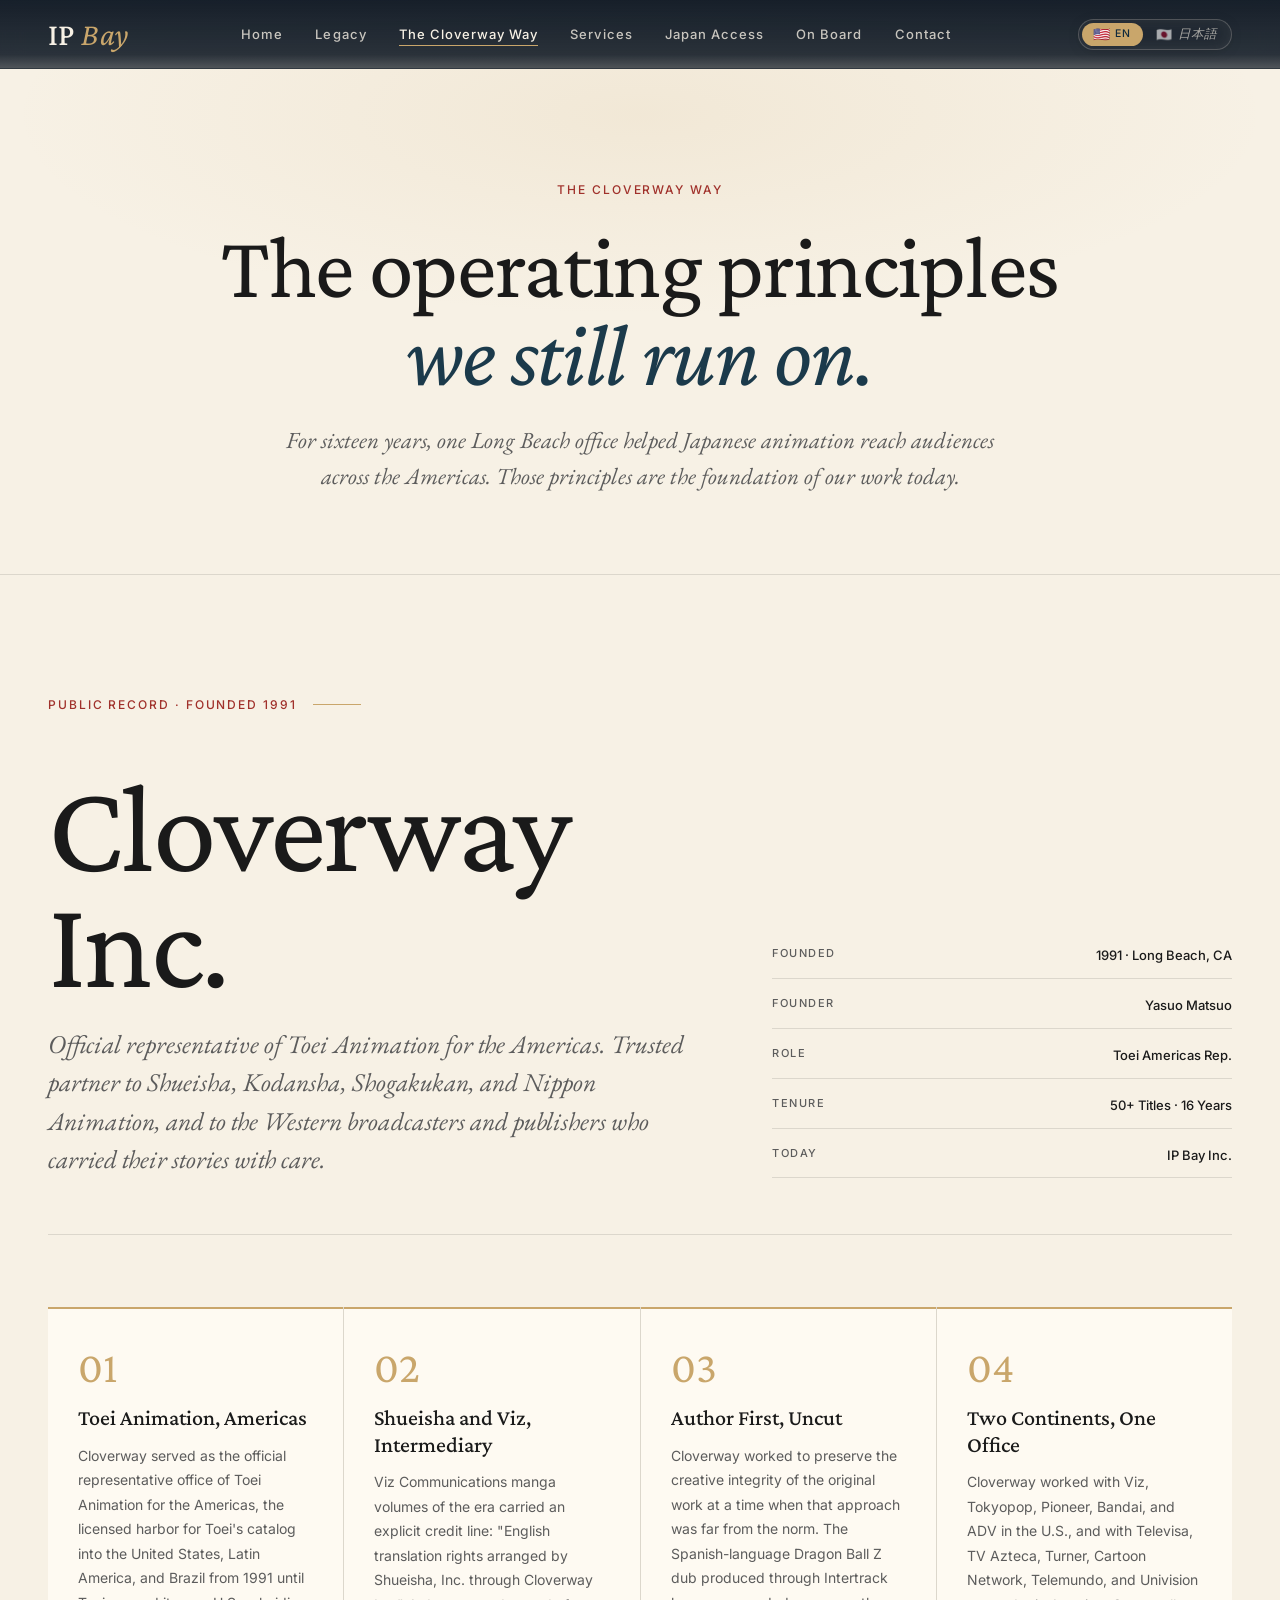
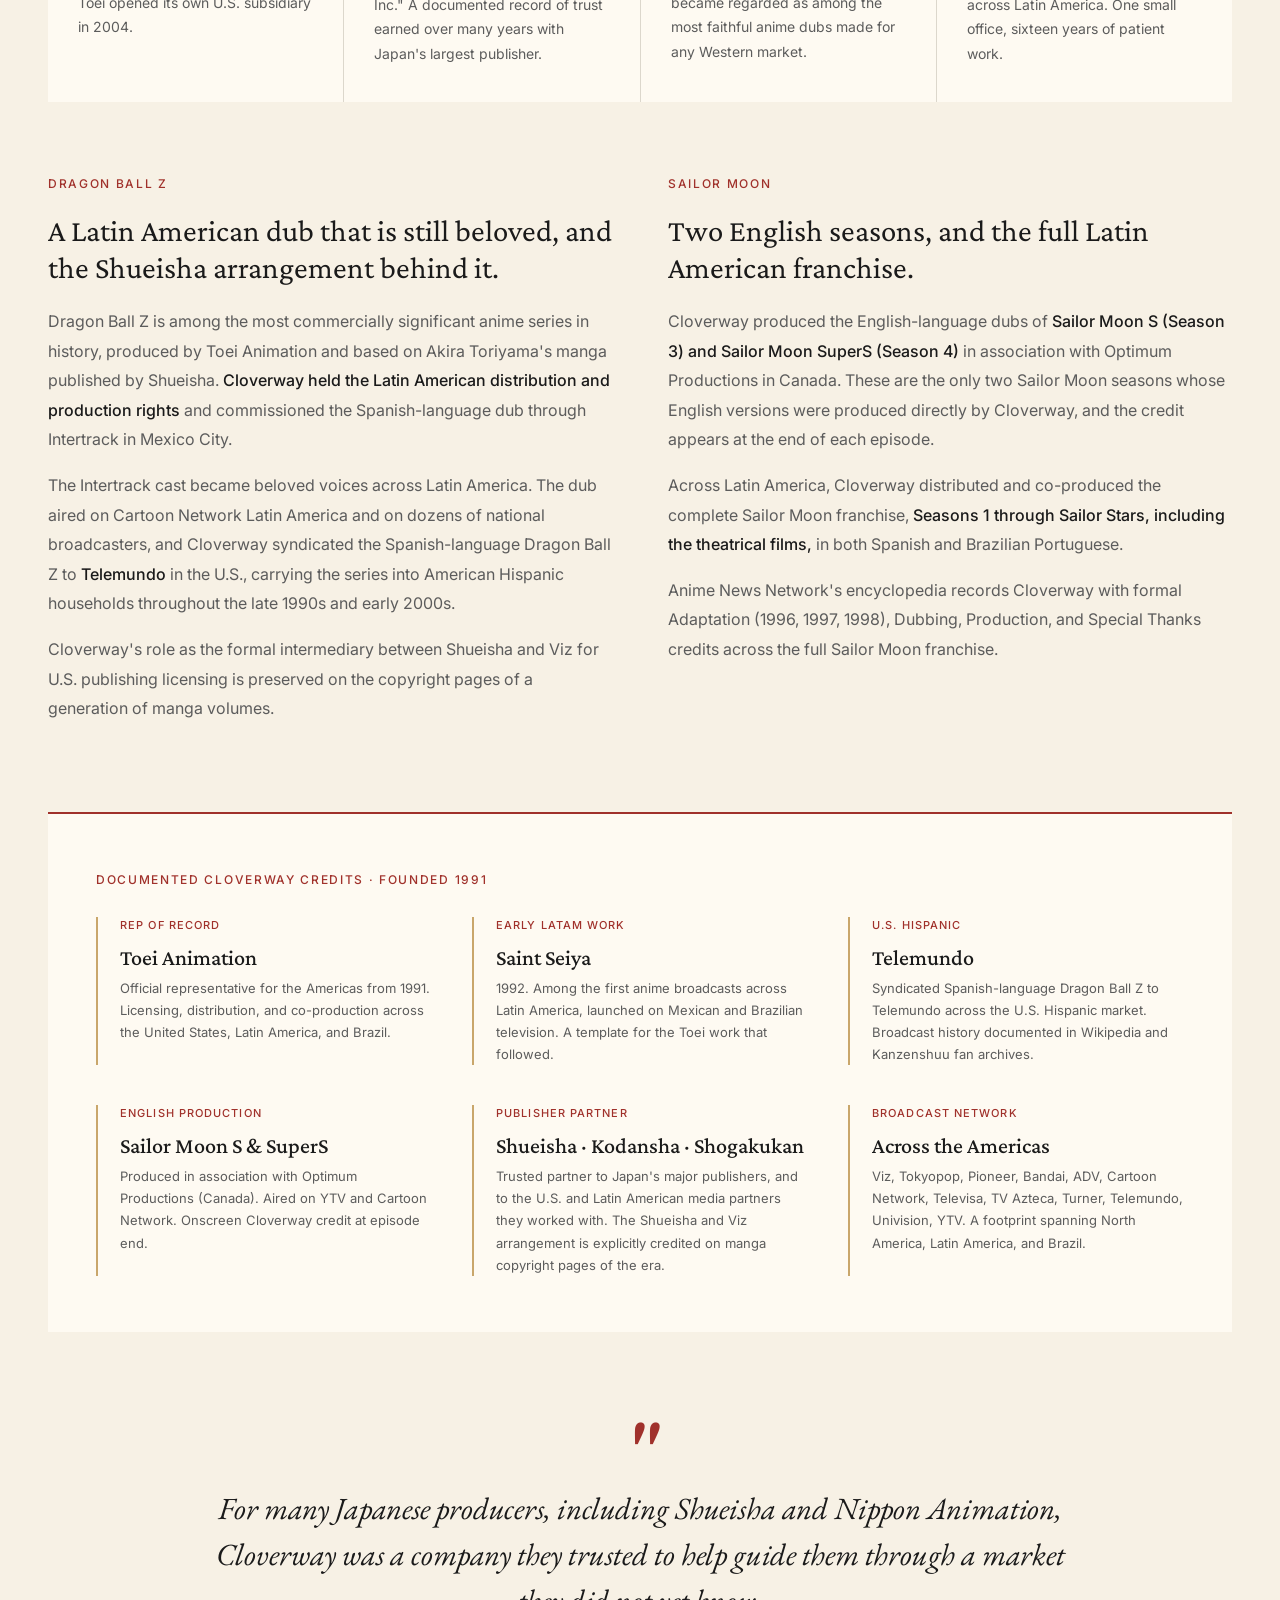
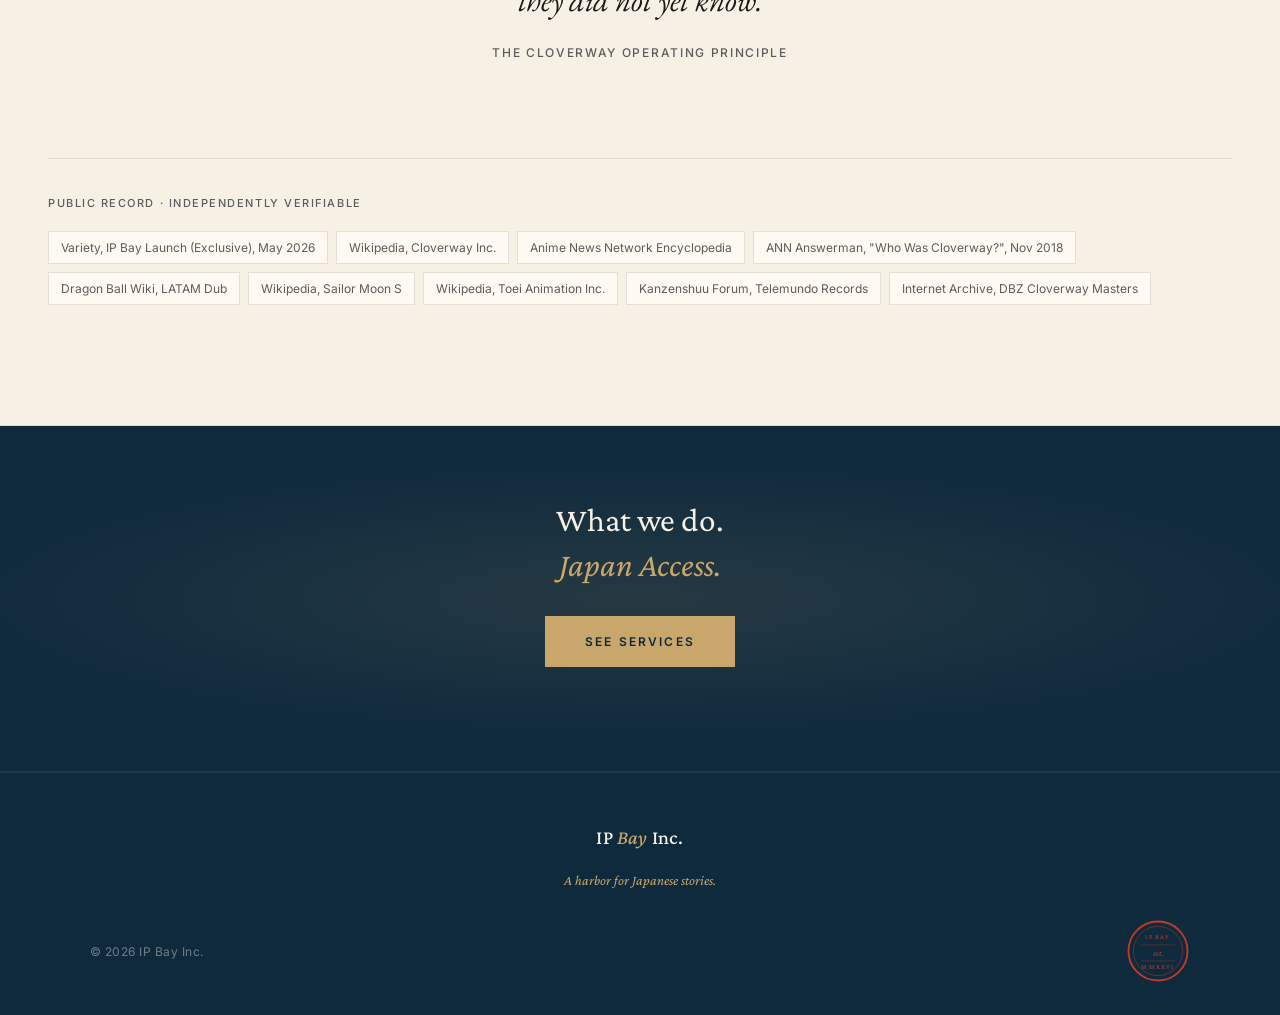
==== commit 99622e61: "Add files via upload" ====
--- a/cloverway.html
+++ b/cloverway.html
@@ -158,6 +158,7 @@
     <div class="cwway-sources">
       <div class="cwway-sources-label" data-i18n="cloverway.sources.label">Public Record · Independently Verifiable</div>
       <div class="cwway-source-list">
+        <a class="cwway-source-tag" href="https://variety.com/2026/film/markets-festivals/dragon-ball-z-yasuo-matsuo-ip-bay-1236747229/" target="_blank" rel="noopener noreferrer" data-i18n="cloverway.src.variety">Variety, IP Bay Launch (Exclusive), May 2026</a>
         <a class="cwway-source-tag" href="https://en.wikipedia.org/wiki/Cloverway_Inc." target="_blank" rel="noopener noreferrer">Wikipedia, Cloverway Inc.</a>
         <a class="cwway-source-tag" href="https://www.animenewsnetwork.com/encyclopedia/company.php?id=1303" target="_blank" rel="noopener noreferrer">Anime News Network Encyclopedia</a>
         <a class="cwway-source-tag" href="https://www.animenewsnetwork.com/answerman/" target="_blank" rel="noopener noreferrer">ANN Answerman, "Who Was Cloverway?", Nov 2018</a>
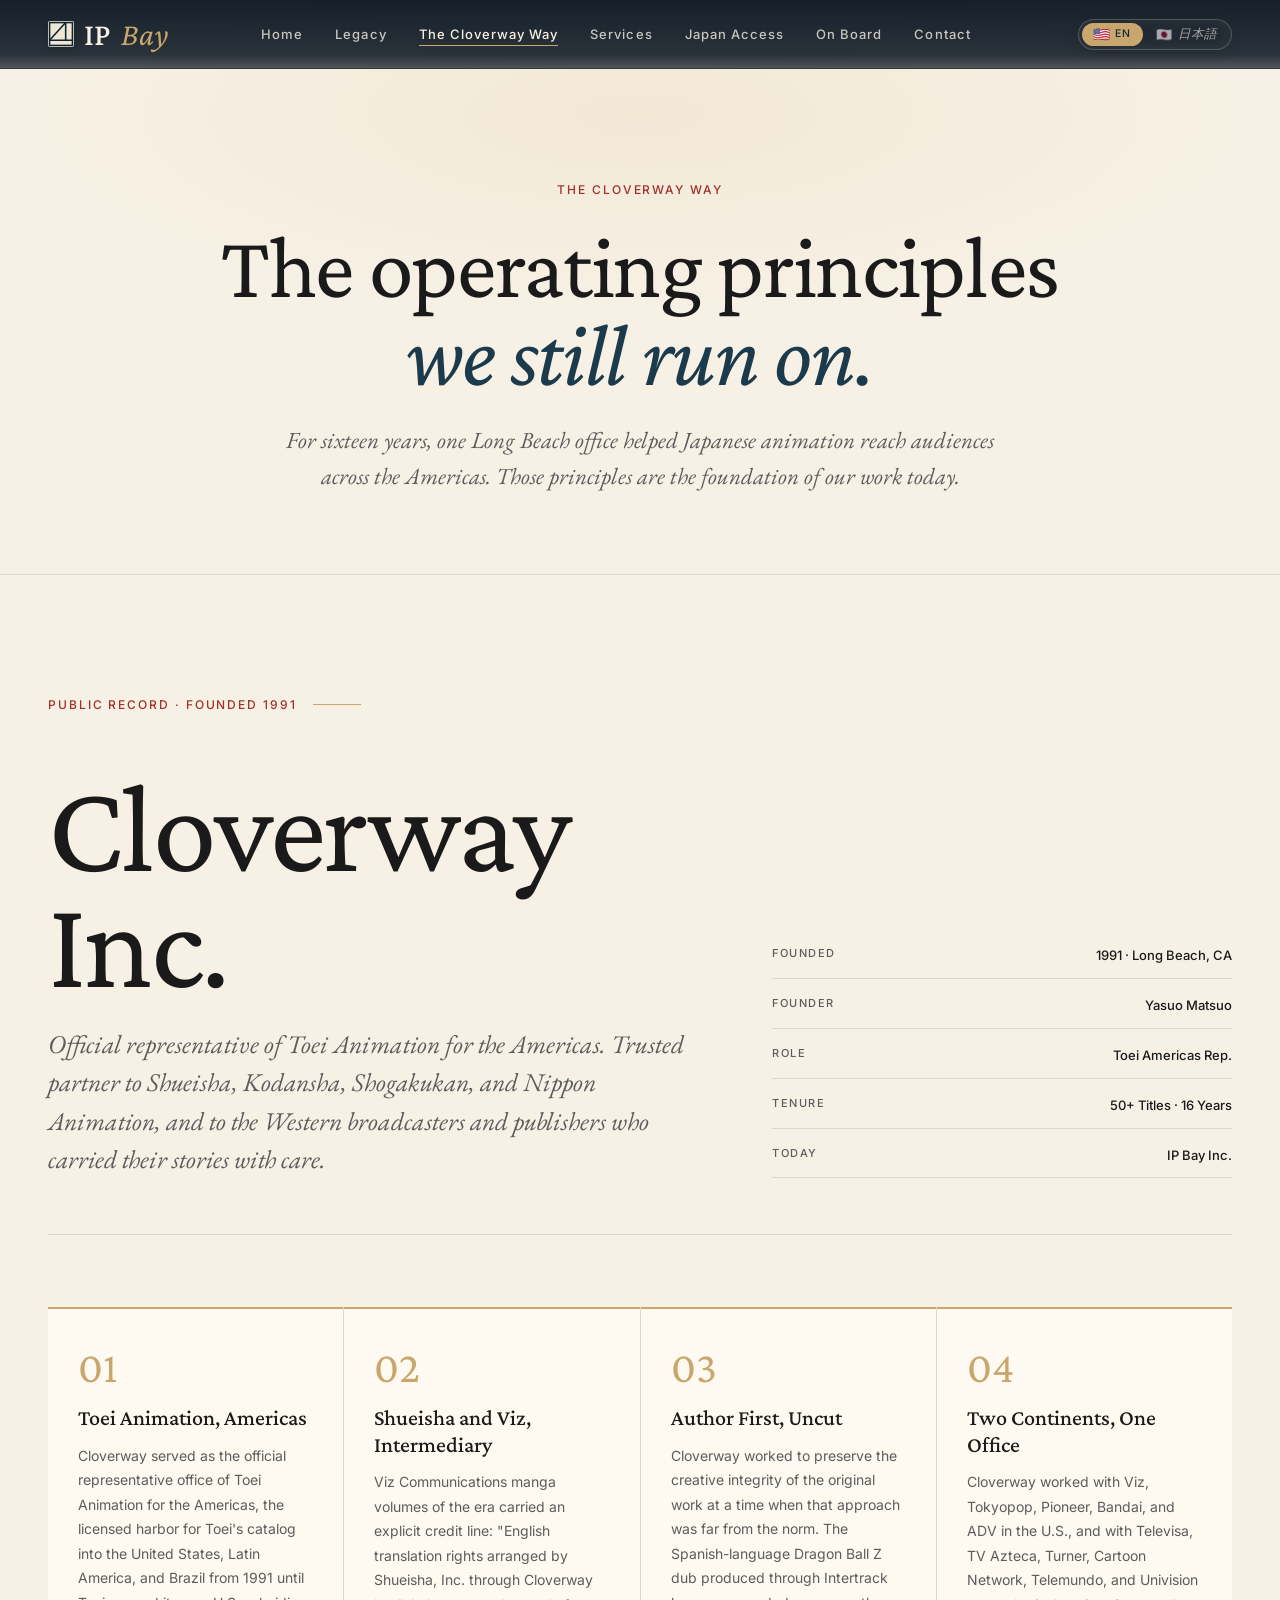
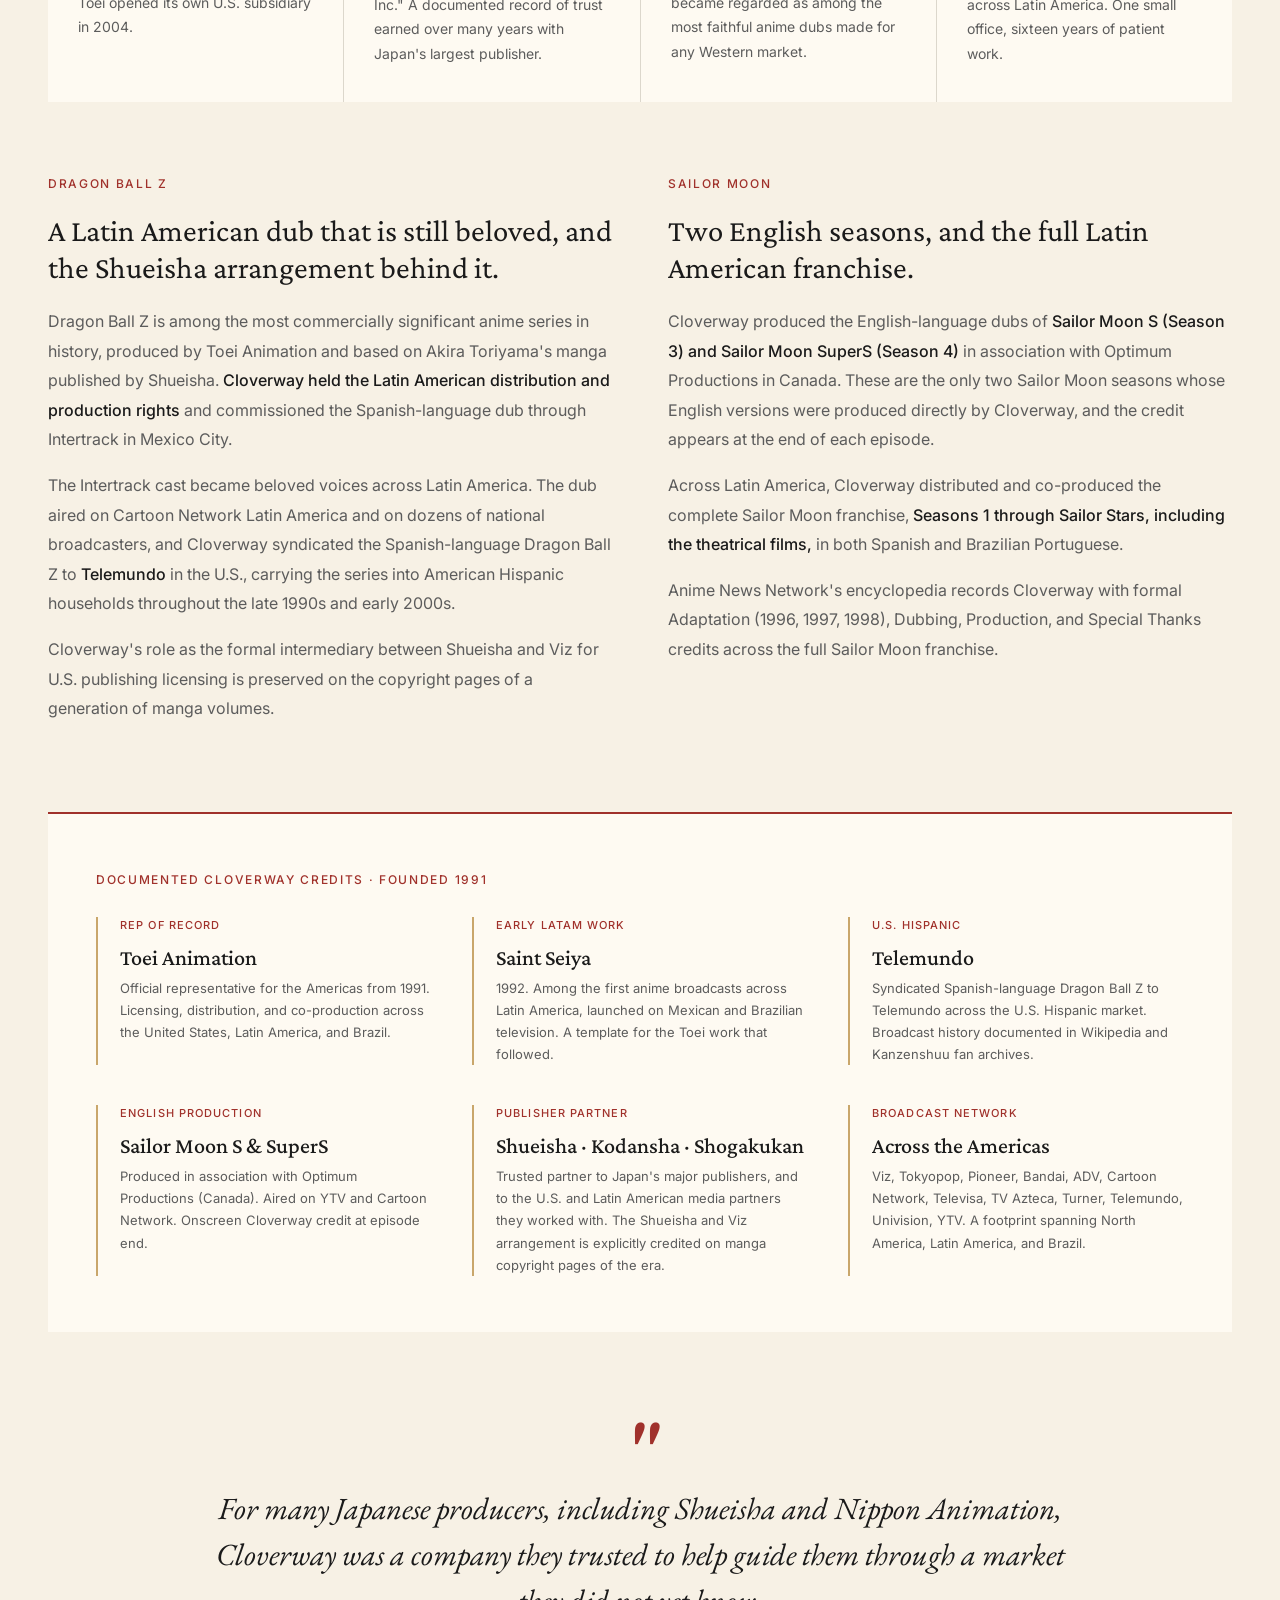
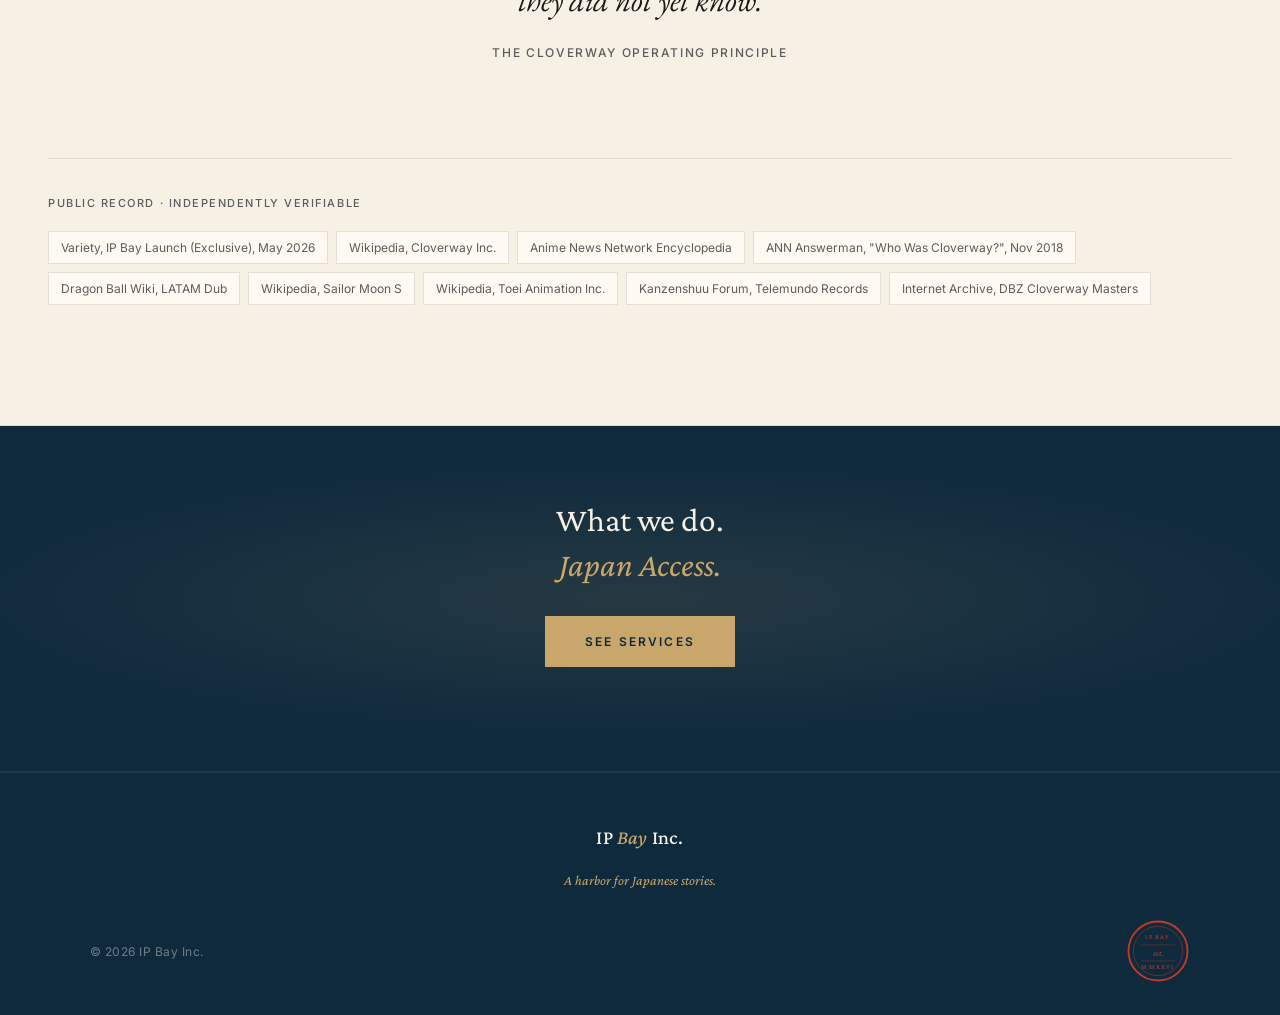
==== commit 7dd6a67a: "Add files via upload" ====
--- a/cloverway.html
+++ b/cloverway.html
@@ -3,6 +3,8 @@
 <head>
 <meta charset="UTF-8">
 <meta name="viewport" content="width=device-width, initial-scale=1.0">
+<link rel="icon" type="image/svg+xml" href="mark-on-cream.svg">
+<link rel="apple-touch-icon" href="mark-on-dusk.svg">
 <title>The Cloverway Way, IP Bay</title>
 <meta name="description" content="Toei Americas representative. Shueisha and Viz intermediary. Author first. The public record of the office our work is built on.">
 <link rel="preconnect" href="https://fonts.googleapis.com">
@@ -14,7 +16,7 @@
 <body>
 
 <nav>
-  <a href="./" class="nav-logo">IP <span>Bay</span></a>
+  <a href="./" class="nav-logo"><img class="nav-mark" src="mark-on-cream.svg" alt="">IP <span>Bay</span></a>
   <span class="nav-current">The Cloverway Way</span>
   <ul class="nav-links">
     <li><a href="./">Home</a></li>
--- a/styles.css
+++ b/styles.css
@@ -174,8 +174,22 @@
   color: var(--text-on-dark);
   text-decoration: none;
   line-height: 1;
+  display: inline-flex;
+  align-items: center;
+  gap: 10px;
 }
 .nav-logo span { color: var(--accent-warm); font-style: italic; font-weight: 400; }
+.nav-mark {
+  width: 26px; height: 26px;
+  display: inline-block;
+  border-radius: 2px;
+  flex-shrink: 0;
+  box-shadow: 0 2px 8px -2px rgba(0,0,0,0.35);
+}
+@media (max-width: 720px) {
+  .nav-logo { gap: 8px; }
+  .nav-mark { width: 22px; height: 22px; }
+}
 
 /* Language toggle (🇺🇸 EN · 🇯🇵 日本語) — flows organically into the top nav */
 .lang-toggle {
